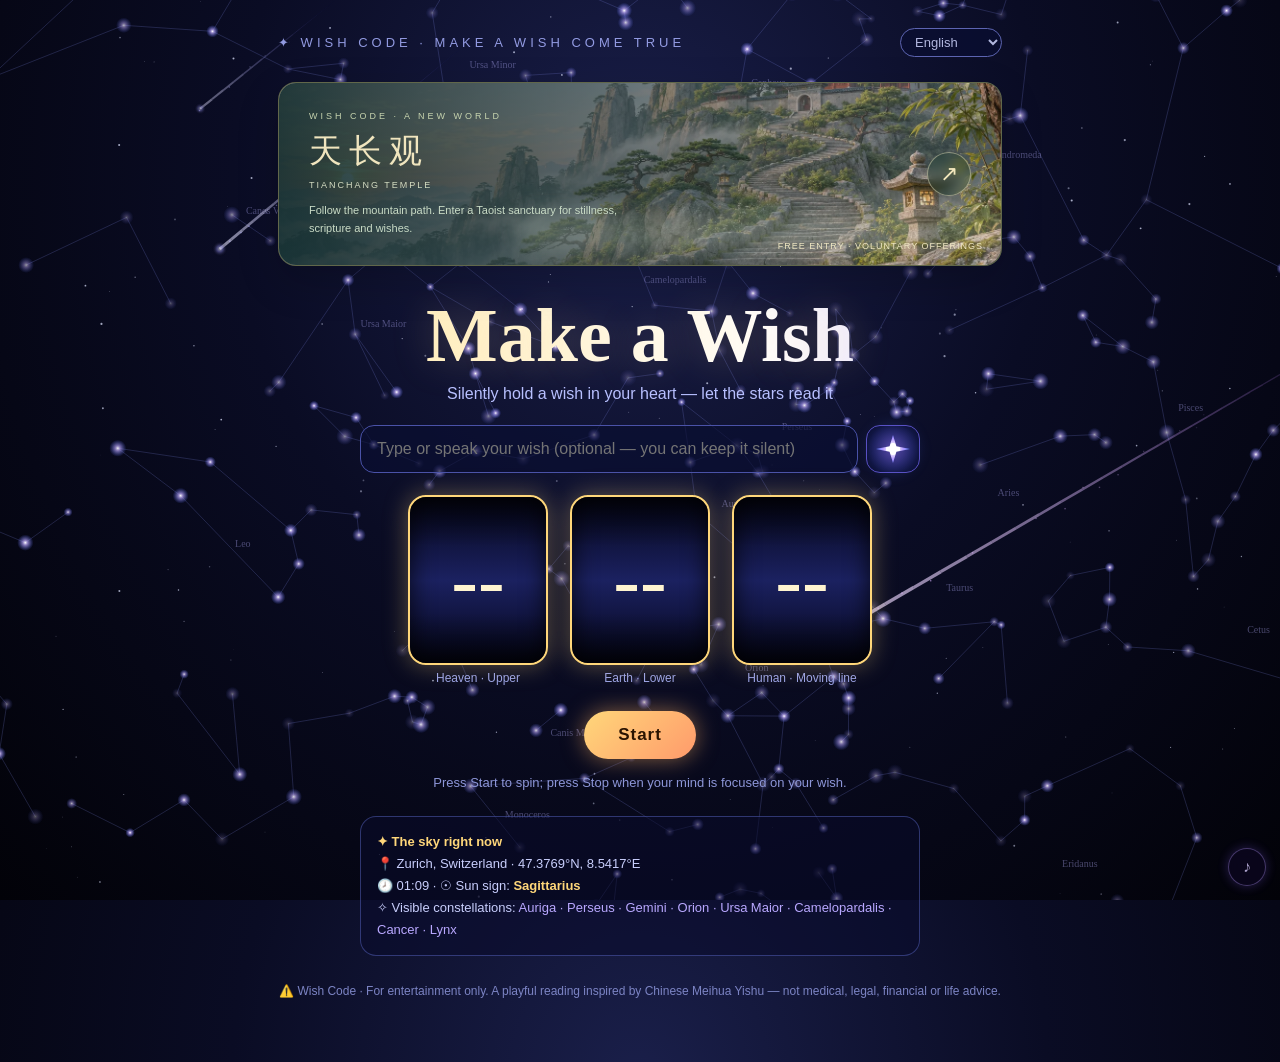
==== index.html @ 397fe000 "Add Tianchang Temple: cinematic Wish Code portal and playable Taoist sanctuary Preserve the existing" ====
<!DOCTYPE html>
<html lang="zh-CN"><head><meta charset="UTF-8"><meta name="viewport" content="width=device-width,initial-scale=1">
<title>Wish Code · 心愿密码 — Make a wish come true</title>
<meta name="description" content="Wish Code (心愿密码): make a silent wish, spin three numbers, and read it through the I Ching, Meihua Yishu and tonight's real sky. 9 languages. For entertainment.">
<meta property="og:type" content="website"><meta property="og:site_name" content="Wish Code">
<meta property="og:title" content="Wish Code · 心愿密码 — Make a wish come true">
<meta property="og:description" content="Make a wish, spin the stars, and let 3,000 years of I Ching wisdom read it. Free, in 9 languages.">
<meta property="og:url" content="https://j19-plusone.github.io/wish-code-20261024/">
<meta name="twitter:card" content="summary"><meta name="twitter:title" content="Wish Code · 心愿密码 — Make a wish come true"><meta name="theme-color" content="#0a0c24">
<style>
*{box-sizing:border-box;margin:0;padding:0}
html,body{height:100%}
body{font-family:-apple-system,"Segoe UI","PingFang SC","Microsoft YaHei",sans-serif;color:#e8ecff;background:radial-gradient(ellipse at 50% 20%,#1a1f4a 0%,#0a0c24 45%,#020208 100%);overflow-x:hidden;min-height:100vh}
#sky{position:fixed;inset:0;z-index:0;pointer-events:none}
.wrap{position:relative;z-index:1;max-width:760px;margin:0 auto;padding:28px 18px 60px;text-align:center}
.top{display:flex;justify-content:space-between;align-items:center;font-size:13px;opacity:.85}
.top button{background:transparent;border:1px solid #6b74c9;color:#cfd5ff;border-radius:20px;padding:5px 12px;cursor:pointer;margin-left:6px}
.brand{letter-spacing:4px;text-transform:uppercase;color:#a9b2ff}
h1{font-family:Georgia,"Times New Roman",serif;font-size:clamp(40px,9vw,76px);margin:26px 0 6px;background:linear-gradient(90deg,#ffe9a8,#ffffff,#b9a8ff,#ffe9a8);background-size:200%;-webkit-background-clip:text;background-clip:text;color:transparent;animation:sh 6s linear infinite;text-shadow:0 0 40px rgba(255,220,150,.25)}
@keyframes sh{to{background-position:200%}}
.sub{color:#b8c0ff;margin-bottom:22px}
.wish{display:flex;gap:8px;margin:0 auto 22px;max-width:560px}
.wish input{flex:1;padding:14px 16px;border-radius:14px;border:1px solid #4a52a8;background:rgba(10,14,50,.65);color:#fff;font-size:16px;outline:none}
.wish input:focus{border-color:#ffd77a;box-shadow:0 0 18px rgba(255,215,122,.35)}
.mic{width:50px;border-radius:14px;border:1px solid #4a52a8;background:rgba(10,14,50,.65);color:#fff;font-size:20px;cursor:pointer}
.mic.on{background:#a0306a}
.reels{display:flex;justify-content:center;gap:clamp(10px,3vw,22px);margin:10px 0 26px}
.reel{width:clamp(84px,24vw,140px);height:clamp(110px,30vw,170px);border-radius:18px;background:linear-gradient(180deg,#05061a,#1b2160 50%,#05061a);border:2px solid #ffd77a;box-shadow:0 0 25px rgba(255,215,122,.35),inset 0 0 25px rgba(0,0,0,.8);display:flex;align-items:center;justify-content:center;font-family:Georgia,serif;font-size:clamp(46px,13vw,80px);color:#fff4d0;overflow:hidden;position:relative}
.reel.spin span{filter:blur(1.5px);opacity:.85}
.reel::after{content:"";position:absolute;inset:0;background:linear-gradient(180deg,rgba(0,0,0,.55),transparent 30%,transparent 70%,rgba(0,0,0,.55))}
.rl{font-size:12px;color:#9aa3e8;margin-top:6px}
.btns{display:flex;justify-content:center;gap:14px}
.btn{padding:14px 34px;font-size:17px;border-radius:40px;border:none;cursor:pointer;font-weight:600;letter-spacing:1px}
.go{background:linear-gradient(135deg,#ffd77a,#ff9a6b);color:#2a1300;box-shadow:0 0 22px rgba(255,180,100,.5)}
.stop{background:linear-gradient(135deg,#8f7bff,#4f6bff);color:#fff}
.btn:disabled{opacity:.35;cursor:not-allowed}
.hint{margin-top:16px;font-size:13px;color:#8d96d8}
/* result */
#result{display:none}
.frame{position:relative;margin-top:22px;padding:30px 22px;border-radius:26px;background:rgba(8,10,36,.82);text-align:left}
.frame::before{content:"";position:absolute;inset:-3px;border-radius:28px;padding:3px;background:conic-gradient(from var(--a,0deg),#ffd77a,#ff7ad9,#7a8bff,#7affea,#ffd77a);-webkit-mask:linear-gradient(#000 0 0) content-box,linear-gradient(#000 0 0);-webkit-mask-composite:xor;mask-composite:exclude;animation:rot 6s linear infinite;pointer-events:none}
@property --a{syntax:'<angle>';inherits:false;initial-value:0deg}
@keyframes rot{to{--a:360deg}}
.frame .corner{position:absolute;pointer-events:none;font-size:22px;color:#ffd77a}
.c1{top:6px;left:10px}.c2{top:6px;right:10px}.c3{bottom:6px;left:10px}.c4{bottom:6px;right:10px}
.nums{text-align:center;font-family:Georgia,serif;font-size:22px;color:#ffe9a8;letter-spacing:6px}
.wishq{text-align:center;color:#c9cffd;font-style:italic;margin:6px 0 14px}
.score{text-align:center;margin:10px 0}
.ring{width:150px;height:150px;margin:0 auto;border-radius:50%;display:flex;align-items:center;justify-content:center;flex-direction:column;background:conic-gradient(#ffd77a calc(var(--p)*1%),rgba(255,255,255,.08) 0)}
.ring div{width:124px;height:124px;border-radius:50%;background:#0a0c28;display:flex;align-items:center;justify-content:center;flex-direction:column}
.ring b{font-size:44px;font-family:Georgia,serif;color:#fff}
.ring small{font-size:12px;color:#ffd77a}
.hexes{display:flex;justify-content:space-around;gap:8px;margin:18px 0;text-align:center}
.hx{flex:1}.hx .t{font-size:12px;color:#9aa3e8}.hx .n{font-size:18px;color:#ffe9a8;margin-top:4px}.hx .e{font-size:11px;color:#aab}
.lines{display:flex;flex-direction:column-reverse;gap:4px;align-items:center;margin:6px auto;width:60px}
.ln{height:6px;width:60px;background:#ffd77a;border-radius:2px}.ln.yin{background:linear-gradient(90deg,#ffd77a 42%,transparent 42% 58%,#ffd77a 58%)}.ln.mv{box-shadow:0 0 8px #ff7ad9;background-color:#ff9ad9}
.ln.yin.mv{background:linear-gradient(90deg,#ff9ad9 42%,transparent 42% 58%,#ff9ad9 58%)}
h3{color:#ffd77a;margin:16px 0 6px;font-size:16px}
p,li{line-height:1.7;font-size:15px;color:#dde2ff}
ul{padding-left:20px}
.tags{display:flex;flex-wrap:wrap;gap:6px;margin:6px 0}
.tag{font-size:12px;padding:4px 10px;border-radius:12px;background:rgba(122,139,255,.18);border:1px solid #4a52a8}
.prem{display:grid;grid-template-columns:repeat(3,1fr);gap:8px;margin-top:8px}
.prem button{padding:10px 4px;border-radius:12px;border:1px solid #6b5a2a;background:rgba(255,215,122,.08);color:#ffe9a8;cursor:pointer;font-size:14px}
.lock{display:none;margin-top:10px;padding:14px;border-radius:14px;border:1px dashed #ffd77a;background:rgba(255,215,122,.06);text-align:center}
.acts{display:flex;gap:10px;justify-content:center;margin-top:20px;flex-wrap:wrap}
.acts button{padding:10px 18px;border-radius:24px;border:1px solid #6b74c9;background:rgba(20,24,70,.7);color:#fff;cursor:pointer}
.disc{margin-top:26px;font-size:12px;color:#7c84c4;line-height:1.6}
@media(max-width:480px){.prem{grid-template-columns:repeat(2,1fr)}.btn{padding:12px 24px}}
</style>
<style>.top select{background:rgba(10,14,50,.8);border:1px solid #6b74c9;color:#cfd5ff;border-radius:20px;padding:5px 10px;font-size:13px}</style>
<style>
.mic,.kbb{position:relative;width:54px;border-radius:14px;border:1px solid #5a4fc0;background:radial-gradient(circle at 50% 50%,#2b2170,#0b0e33 75%);cursor:pointer;overflow:visible;color:#fff;font-size:20px}
.mic::before{content:"";position:absolute;inset:-6px;border-radius:50%;background:radial-gradient(circle,rgba(167,139,255,.45),rgba(70,110,255,.18) 45%,transparent 70%);filter:blur(6px);animation:halo 5.6s ease-in-out infinite;pointer-events:none}
.mic .star{position:absolute;inset:9px;clip-path:polygon(50% 0,60% 40%,100% 50%,60% 60%,50% 100%,40% 60%,0 50%,40% 40%);background:radial-gradient(circle,#fff 0,#e3d4ff 18%,#a78bff 45%,#4f7bff 80%);animation:breath 5.6s ease-in-out infinite;filter:drop-shadow(0 0 6px #a78bff)}
.mic .star::after{content:"";position:absolute;inset:30%;border-radius:50%;background:#fff;box-shadow:0 0 10px #fff}
.mic.on::before{animation-duration:1.1s;background:radial-gradient(circle,rgba(200,120,255,.75),rgba(80,120,255,.35) 45%,transparent 70%)}
.mic.on .star{animation:breath 1.1s ease-in-out infinite,spin 3s linear infinite}
@keyframes breath{0%,100%{transform:scale(.78);opacity:.8}50%{transform:scale(1.12);opacity:1;filter:drop-shadow(0 0 12px #8f7bff) drop-shadow(0 0 22px #4f7bff)}}
@keyframes halo{0%,100%{transform:scale(.85);opacity:.55}50%{transform:scale(1.25);opacity:1}}
@keyframes spin{to{rotate:360deg}}
.kb{display:none;max-width:560px;margin:-10px auto 18px;padding:10px;border-radius:16px;background:rgba(14,16,58,.85);border:1px solid #4a52a8}
.kb.open{display:block}.kb .row{display:flex;justify-content:center;gap:4px;margin:4px 0;flex-wrap:wrap}
.kb button{min-width:28px;padding:8px 6px;border-radius:8px;border:1px solid #3d4598;background:#1a1f5c;color:#fff;font-size:15px;cursor:pointer}
.kb button:active{background:#7a6bff}.kb .w{min-width:110px}
.skyp{margin:26px auto 0;max-width:560px;padding:14px 16px;border-radius:16px;background:rgba(10,12,44,.55);border:1px solid rgba(122,139,255,.35);font-size:13px;color:#c9cffd;text-align:left;line-height:1.7}
.skyp b{color:#ffd77a;font-weight:600}.skyp .cl{color:#b9a8ff}
.go.running{background:linear-gradient(135deg,#8f7bff,#4f6bff);color:#fff;box-shadow:0 0 22px rgba(120,120,255,.6)}
.skyline{color:#b9a8ff;font-style:italic}
.stage2{margin-top:26px;padding:18px 14px 14px;border-radius:18px;border:1px solid rgba(255,215,122,.55);background:linear-gradient(180deg,rgba(255,215,122,.08),rgba(143,123,255,.08));box-shadow:0 0 24px rgba(255,215,122,.12)}.s2tag{display:inline-block;font-size:11px;letter-spacing:2px;padding:3px 10px;border-radius:10px;background:#ffd77a;color:#2a1300;font-weight:700}.stage2 h3{margin-top:10px}.s2p{font-size:13px;color:#c9cffd}
.vstat{max-width:560px;margin:-12px auto 16px;font-size:13px;padding:8px 12px;border-radius:12px;text-align:left}.vstat.live{color:#e3d4ff;background:rgba(143,123,255,.15);border:1px solid rgba(167,139,255,.5)}.vstat.live::before{content:"● ";color:#ff6bd5;animation:blink 1s infinite}.vstat.info{color:#c9cffd}.vstat.err{color:#ffd0d0;background:rgba(160,40,70,.25);border:1px solid rgba(255,120,150,.4)}.vstat.okk{color:#c8ffd9}@keyframes blink{50%{opacity:.2}}.vsel{display:inline-flex;align-items:center;gap:6px;font-size:13px;color:#c9cffd}.vsel select,.pr select{background:rgba(10,14,50,.8);border:1px solid #6b74c9;color:#fff;border-radius:14px;padding:6px 8px}.pr{margin-top:10px;font-size:13px;color:#ffe9a8}
.fairy{position:absolute;top:-16px;right:-12px;font-size:18px;opacity:0;transform:scale(.4) translateY(6px);transition:all .35s;pointer-events:none;filter:drop-shadow(0 0 6px #c9a8ff) drop-shadow(0 0 12px #6f8bff)}.fairy.on{opacity:1;transform:scale(1);animation:flutter 1.2s ease-in-out infinite}@keyframes flutter{0%,100%{transform:translateY(0) rotate(-8deg)}50%{transform:translateY(-6px) rotate(8deg)}}.mic.speaking::before{animation-duration:1.4s}
</style>
<style>#bgmBtn{position:fixed;right:14px;bottom:14px;z-index:60;width:38px;height:38px;border-radius:50%;border:1px solid rgba(180,150,255,.45);background:rgba(20,12,50,.55);color:#d9ccff;font-size:16px;cursor:pointer;backdrop-filter:blur(6px);box-shadow:0 0 12px rgba(140,100,255,.35);opacity:.8;transition:opacity .3s}#bgmBtn:hover{opacity:1}#bgmBtn.off{opacity:.45}</style><style id="tianchang-entry-style">
.tc-entry{position:relative;display:flex;align-items:center;min-height:184px;margin:25px 0 5px;padding:25px 30px;border:1px solid #ceb57a66;border-radius:18px;overflow:hidden;text-align:left;text-decoration:none;color:#f5eacc;background:#19342a;isolation:isolate;box-shadow:0 15px 42px #0003}.tc-entry:before{content:'';position:absolute;inset:-8px;background:url('tianchang/assets/mountain-path.webp') 65% 48%/cover;z-index:-2;animation:tc-landscape 18s ease-in-out infinite alternate;transition:transform 1s}.tc-entry:after{content:'';position:absolute;inset:0;background:linear-gradient(90deg,#0d292be8,#142b2f9c 43%,#19372a08);z-index:-1}.tc-entry:hover:before{transform:scale(1.12)}.tc-entry:focus-visible{outline:3px solid #e8cb80;outline-offset:5px}.tc-entry-copy{display:block;position:relative}.tc-entry-kicker{display:block;font:9px sans-serif;letter-spacing:3px;color:#c7d4af;margin-bottom:8px}.tc-entry-title{font:33px Georgia,'Songti SC','SimSun',serif;letter-spacing:7px;color:#f0e5be;display:block}.tc-entry-title em{font:9px sans-serif;letter-spacing:2px;display:block;font-style:normal;margin-top:6px;color:#d4dcc2}.tc-entry-desc{font-size:11px;line-height:1.6;display:block;color:#c9dbc6;margin-top:12px;max-width:340px}.tc-entry-arrow{margin-left:auto;border:1px solid #e9e3bf77;color:#f2e7bd;border-radius:50%;height:44px;width:44px;display:grid;place-items:center;flex:none;font-size:22px;background:#163b2c55;backdrop-filter:blur(5px)}.tc-entry-free{font-size:9px;letter-spacing:1px;color:#eee6c2;position:absolute;bottom:14px;right:18px}.tc-cloud{position:absolute;bottom:5px;right:-8%;width:75%;height:30%;filter:blur(13px);background:linear-gradient(0deg,transparent,#e9f0d955,transparent);animation:tc-cloud 13s ease-in-out infinite alternate;pointer-events:none}@keyframes tc-landscape{to{background-position:69% 43%;transform:scale(1.05)}}@keyframes tc-cloud{to{transform:translateX(-22%)}}@media(max-width:550px){.tc-entry{padding:24px;min-height:185px;margin-top:20px}.tc-entry-title{font-size:29px}.tc-entry-desc{max-width:220px;font-size:10px}.tc-entry-arrow{height:35px;width:35px}.tc-entry-free{font-size:8px;bottom:10px;right:13px}.tc-entry-kicker{font-size:8px;letter-spacing:2px}}@media(prefers-reduced-motion:reduce){.tc-entry:before,.tc-cloud{animation:none;transition:none}}
</style></head><body>
<canvas id="sky"></canvas>
<div class="wrap">
 <div class="top"><span class="brand">✦ Wish Code · <span id="brandSub">心愿密码</span></span><select id="langSel" aria-label="Language"></select></div>
<a class="tc-entry" href="./tianchang/?enter=1" id="tianchangEntry" aria-label="天长观 · 免费入观"><span class="tc-cloud" aria-hidden="true"></span><span class="tc-entry-copy"><span class="tc-entry-kicker" id="tcKicker">WISH CODE · A NEW WORLD</span><strong class="tc-entry-title">天长观<em>TIANCHANG TEMPLE</em></strong><span class="tc-entry-desc" id="tcDesc">循山而上，山门为你而开。静坐、诵经，让心愿在此生长。</span></span><span class="tc-entry-arrow" aria-hidden="true">↗</span><span class="tc-entry-free" id="tcFree">免费入观 · 自愿随喜</span></a>
 <section id="home">
  <h1>Make a Wish</h1>
  <div class="sub" data-i="sub"></div>
  <div class="wish"><input id="wishIn"><button class="mic" id="micBtn"><i class="star"></i><span class="fairy" id="fairy" aria-hidden="true">🧚‍♀️</span></button></div>
  <div class="vstat" id="vstat" role="status" aria-live="polite" style="display:none"></div>
    <div class="reels">
   <div><div class="reel" id="r0"><span>--</span></div><div class="rl" data-i="r1"></div></div>
   <div><div class="reel" id="r1"><span>--</span></div><div class="rl" data-i="r2"></div></div>
   <div><div class="reel" id="r2"><span>--</span></div><div class="rl" data-i="r3"></div></div>
  </div>
  <div class="btns"><button class="btn go" id="spinBtn"></button></div>
  <div class="hint" data-i="hint"></div>
  <div class="skyp" id="skyp"></div>
 </section>
 <section id="result"></section>
 <div class="disc" data-i="disc"></div>
</div>
<script>
// IAU 88 constellations: names + line figures (RA/Dec deg, J2000). Source: d3-celestial by Olaf Frohn (BSD-3), github.com/ofrohn/d3-celestial
const CON=[["And",1,[0.75,43],{"la":"Andromeda","en":"Andromeda","zh":"仙女座","de":"Andromeda","fr":"Andromède","it":"Andromeda","es":"Andrómeda","fi":"Andromeda"},[[[30.97,42.33],[17.43,35.62],[9.83,30.86],[2.1,29.09]],[[14.3,23.42],[11.83,24.27],[9.64,29.31],[9.83,30.86],[9.22,33.72],[-5.47,43.27],[-14.52,42.33]],[[-5.47,43.27],[-4.9,44.33],[-5.61,46.46]],[[17.43,35.62],[14.19,38.5],[12.45,41.08],[17.38,47.24],[24.5,48.63]],[[-4.9,44.33],[-3.49,46.42]]]],["Ant",3,[156,-36],{"la":"Antlia","en":"Antlia","zh":"唧筒座","de":"Luftpumpe","fr":"Machine Pneumatique","it":"Macchina Pneumatica","es":"Máquina Neumática","fi":"Ilmapumppu"},[[[142.31,-35.95],[156.79,-31.07],[164.18,-37.14]]]],["Aps",3,[-120,-74],{"la":"Apus","en":"Apus","zh":"天燕座","de":"Paradiesvogel","fr":"Oiseau de Paradis","it":"Uccello del Paradiso","es":"Ave del Paraíso","fi":"Paratiisilintu"},[[[-138.03,-79.04],[-114.91,-78.7],[-109.23,-77.52],[-111.64,-78.9]]]],["Aqr",2,[-22.5,-5],{"la":"Aquarius","en":"Aquarius","zh":"宝瓶座","de":"Wassermann","fr":"Verseau","it":"Acquario","es":"Acuario","fi":"Vesimies"},[[[-48.08,-9.5],[-46.84,-8.98],[-37.11,-5.57],[-28.55,-0.32],[-24.59,-1.39],[-22.79,-0.02],[-21.16,-0.12],[-16.85,-7.58],[-10.52,-9.18],[-12.64,-21.17]],[[-37.11,-5.57],[-28.39,-13.87]],[[-28.55,-0.32],[-25.79,-7.78]],[[-22.79,-0.02],[-23.68,1.38]],[[-9.26,-20.1],[-10.52,-9.18],[-4.56,-17.82]]]],["Aql",1,[-69,8],{"la":"Aquila","en":"Aquila","zh":"天鹰座","de":"Adler","fr":"Aigle","it":"Aquila","es":"Águila","fi":"Kotka"},[[[-63.44,10.61],[-62.3,8.87],[-61.17,6.41],[-57.17,-0.82],[-61.88,1.01],[-68.63,3.11],[-73.65,13.86],[-62.3,8.87],[-68.63,3.11],[-73.44,-4.88]]]],["Ara",3,[-102,-56],{"la":"Ara","en":"Ara","zh":"天坛座","de":"Altar","fr":"Autel","it":"Altare","es":"Altar","fi":"Alttari"},[[[-98.65,-56.38],[-97.23,-60.68],[-107.55,-59.04],[-105.34,-55.99],[-105.1,-53.16],[-97.04,-49.88],[-98.67,-55.53]]]],["Ari",1,[42,22],{"la":"Aries","en":"Aries","zh":"白羊座","de":"Widder","fr":"Bélier","it":"Ariete","es":"Carnero","fi":"Oinas"},[[[42.5,27.26],[31.79,23.46],[28.66,20.81],[28.38,19.29]]]],["Aur",1,[82.5,37],{"la":"Auriga","en":"Auriga","zh":"御夫座","de":"Fuhrmann","fr":"Cocher","it":"Auriga","es":"Cochero","fi":"Ajomies"},[[[89.88,44.95],[79.17,46.0],[76.63,41.23],[74.25,33.17],[81.57,28.61],[89.93,37.21],[89.88,44.95],[89.88,54.28],[79.17,46.0],[75.49,43.82],[75.62,41.08]]]],["Boo",1,[-136.5,35],{"la":"Bootes","en":"Bootes","zh":"牧夫座","de":"Bärenhüter","fr":"Bouvier","it":"Boote","es":"Boyero","fi":"Karhunvartija"},[[[-153.18,17.46],[-151.33,18.4],[-146.08,19.18],[-142.04,30.37],[-141.98,38.31],[-134.51,40.39],[-131.12,33.31],[-138.75,27.07],[-146.08,19.18],[-139.71,13.73]],[[-141.98,38.31],[-145.9,46.09],[-146.63,51.79],[-143.7,51.85],[-145.9,46.09]]]],["Cae",3,[73.5,-42],{"la":"Caelum","en":"Caelum","zh":"雕具座","de":"Grabstichel","fr":"Burin","it":"Bulino dello Incisore","es":"Cincel","fi":"Veistotaltta"},[[[67.71,-44.95],[70.14,-41.86],[70.51,-37.14],[76.1,-35.48]]]],["Cam",2,[84,72],{"la":"Camelopardalis","en":"Camelopardalis","zh":"鹿豹座","de":"Giraffe","fr":"Girafe","it":"Giraffa","es":"Jirafa","fi":"Kirahvi"},[[[74.32,53.75],[75.85,60.44],[73.51,66.34],[57.59,71.33],[57.38,65.53],[52.27,59.94]],[[73.51,66.34],[94.71,69.32],[105.02,76.98]]]],["Cnc",2,[128.25,27],{"la":"Cancer","en":"Cancer","zh":"巨蟹座","de":"Krebs","fr":"Cancer","it":"Cancro","es":"Cangrejo","fi":"Krapu"},[[[134.62,11.86],[131.17,18.15],[130.82,21.47],[131.67,28.77]],[[131.17,18.15],[124.13,9.19]]]],["CVn",2,[-168,43],{"la":"Canes Venatici","en":"Canes Venatici","zh":"猎犬座","de":"Jagdhunde","fr":"Chiens de Chasse","it":"Cani da Caccia","es":"Lebreles","fi":"Ajokoirat"},[[[-166.0,38.31],[-171.56,41.36]]]],["CMa",1,[97.5,-26],{"la":"Canis Maior","en":"Canis Maior","zh":"大犬座","de":"Großer Hund","fr":"Grand Chien","it":"Cane Maggiore","es":"Perro Mayor","fi":"Iso koira"},[[[95.67,-17.96],[101.29,-16.72],[105.76,-23.83],[107.1,-26.39],[105.43,-27.93],[104.66,-28.97],[95.08,-30.06]],[[111.02,-29.3],[107.1,-26.39]],[[101.29,-16.72],[104.03,-17.05],[105.94,-15.63],[103.55,-12.04],[104.03,-17.05]]]],["CMi",2,[109.5,5],{"la":"Canis Minor","en":"Canis Minor","zh":"小犬座","de":"Kleiner Hund","fr":"Petit Chien","it":"Cane Minore","es":"Perro Menor","fi":"Pieni koira"},[[[114.83,5.22],[111.79,8.29]]]],["Cap",2,[-45,-22],{"la":"Capricornus","en":"Capricornus","zh":"摩羯座","de":"Steinbock","fr":"Capricorne","it":"Capricorno","es":"Capricornio","fi":"Kauris"},[[[-55.59,-12.51],[-54.75,-14.78],[-52.78,-17.81],[-48.48,-25.27],[-47.04,-26.92],[-38.33,-22.41],[-33.24,-16.13],[-34.98,-16.66],[-39.44,-16.83],[-43.51,-17.23],[-55.59,-12.51]]]],["Car",1,[144,-66],{"la":"Carina","en":"Carina","zh":"船底座","de":"Kiel des Schiffs","fr":"Carène","it":"Carena","es":"Carina","fi":"Köli"},[[[99.44,-43.2],[95.99,-52.7],[138.3,-69.72],[153.43,-70.04],[160.74,-64.39],[158.01,-61.69],[154.27,-61.33],[139.27,-59.28],[125.63,-59.51],[119.19,-52.98],[122.38,-47.34],[131.18,-54.71],[139.27,-59.28]],[[160.74,-64.39],[166.64,-62.42],[167.14,-61.95],[168.15,-60.32],[167.15,-58.98],[163.37,-58.85],[158.01,-61.69]]]],["Cas",1,[-6,55.5],{"la":"Cassiopeia","en":"Cassiopeia","zh":"仙后座","de":"Kassiopeia","fr":"Cassiopée","it":"Cassiopeia","es":"Casiopea","fi":"Kassiopeia"},[[[28.6,63.67],[21.45,60.24],[14.18,60.72],[10.13,56.54],[2.29,59.15]]]],["Cen",1,[-160.5,-40],{"la":"Centaurus","en":"Centaurus","zh":"半人马座","de":"Zentaur","fr":"Centaure","it":"Centauro","es":"Centauro","fi":"Kentauri"},[[[170.25,-54.49],[-177.91,-50.72],[-172.99,-50.23],[-169.62,-48.96],[-155.03,-53.47],[-151.12,-47.29],[-152.6,-42.47],[-152.62,-41.69],[-148.33,-36.37],[-141.12,-42.16],[-135.21,-42.1]],[[-152.62,-41.69],[-159.85,-36.71]],[[-140.1,-60.84],[-155.03,-53.47],[-149.04,-60.37]],[[-172.99,-50.23],[-177.09,-52.37],[172.94,-59.44]]]],["Cep",2,[-22.5,71],{"la":"Cepheus","en":"Cepheus","zh":"仙王座","de":"Kepheus","fr":"Céphée","it":"Cefeo","es":"Cefeo","fi":"Kefeus"},[[[-52.6,62.99],[-48.68,61.84],[-40.36,62.59],[-34.12,58.78],[-26.24,57.04],[-27.29,58.2],[-22.71,58.42],[-17.58,66.2],[-5.16,77.63],[-37.84,70.56],[-40.36,62.59]],[[-37.84,70.56],[-17.58,66.2]]]],["Cet",1,[28.5,-5],{"la":"Cetus","en":"Cetus","zh":"鲸鱼座","de":"Walfisch","fr":"Baleine","it":"Balena","es":"Ballena","fi":"Valaskala"},[[[40.83,3.24],[38.97,5.59],[37.04,8.46],[41.24,10.11],[44.93,8.91],[45.57,4.09],[40.83,3.24],[39.87,0.33],[34.84,-2.98],[27.87,-10.34],[26.02,-15.94],[10.9,-17.99],[4.86,-8.82],[17.15,-10.18],[21.01,-8.18],[27.87,-10.34]]]],["Cha",3,[-171,-81],{"la":"Chamaeleon","en":"Chamaeleon","zh":"蝘蜓座","de":"Chamäleon","fr":"Caméléon","it":"Camaleonte","es":"Camaleón","fi":"Kameleontti"},[[[124.63,-76.92],[158.87,-78.61],[161.32,-80.47],[-175.41,-79.31],[179.91,-78.22],[158.87,-78.61]]]],["Cir",3,[-142.5,-67],{"la":"Circinus","en":"Circinus","zh":"圆规座","de":"Zirkel","fr":"Compas","it":"Compasso","es":"Compás","fi":"Harppi"},[[[-130.62,-58.8],[-139.37,-64.98],[-129.16,-59.32]]]],["Col",3,[85.5,-39],{"la":"Columba","en":"Columba","zh":"天鸽座","de":"Taube","fr":"Colombe","it":"Colomba","es":"Paloma","fi":"Kyyhkynen"},[[[95.53,-33.44],[87.74,-35.77],[84.91,-34.07],[82.8,-35.47]],[[87.74,-35.77],[89.79,-42.82]]]],["Com",3,[-166.5,24],{"la":"Coma Berenices","en":"Coma Berenices","zh":"后发座","de":"Haar der Berenike","fr":"Chevelure de Bérénice","it":"Chioma di Berenice","es":"Pelo de Berenice","fi":"Bereniken hiukset"},[[[-162.5,17.53],[-162.03,27.88],[-173.27,28.27]]]],["CrA",3,[-78,-40],{"la":"Corona Australis","en":"Corona Australis","zh":"南冕座","de":"Südliche Krone","fr":"Couronne Australe","it":"Corona Australe","es":"Corona Austral","fi":"Etelän kruunu"},[[[-75.32,-37.11],[-73.4,-37.06],[-72.63,-37.9],[-72.49,-39.34],[-72.91,-40.5],[-74.22,-42.1],[-77.6,-43.43],[-81.62,-42.31]]]],["CrB",2,[-121.5,32],{"la":"Corona Borealis","en":"Corona Borealis","zh":"北冕座","de":"Nördliche Krone","fr":"Couronne Boréale","it":"Corona Boreale","es":"Corona Boreal","fi":"Pohjan kruunu"},[[[-126.77,31.36],[-128.04,29.11],[-126.33,26.71],[-124.31,26.3],[-122.6,26.07],[-120.6,26.88],[-119.64,29.85]]]],["Crv",3,[-174,-19.5],{"la":"Corvus","en":"Corvus","zh":"乌鸦座","de":"Rabe","fr":"Corbeau","it":"Corvo","es":"Cuervo","fi":"Korppi"},[[[-177.9,-24.73],[-177.47,-22.62],[-176.05,-17.54],[-172.53,-16.52],[-171.4,-23.4],[-177.47,-22.62]]]],["Crt",3,[174.75,-15],{"la":"Crater","en":"Crater","zh":"巨爵座","de":"Becher","fr":"Coupe","it":"Coppa","es":"Copa","fi":"Malja"},[[[174.17,-9.8],[171.15,-10.86],[169.84,-14.78],[164.94,-18.3],[167.91,-22.83],[170.84,-18.78],[171.22,-17.68],[176.19,-18.35],[179.0,-17.15]],[[169.84,-14.78],[171.22,-17.68]]]],["Cru",2,[-166.5,-62],{"la":"Crux","en":"Crux","zh":"南十字座","de":"Kreuz des Südens","fr":"Croix du Sud","it":"Croce del Sud","es":"Cruz del Sur","fi":"Etelän risti"},[[[-168.07,-59.69],[-176.21,-58.75]],[[-173.35,-63.1],[-172.21,-57.11]]]],["Cyg",1,[-52.5,50],{"la":"Cygnus","en":"Cygnus","zh":"天鹅座","de":"Schwan","fr":"Cygne","it":"Cigno","es":"Cisne","fi":"Joutsen"},[[[-41.77,30.23],[-48.45,33.97],[-54.44,40.26],[-63.76,45.13],[-67.57,51.73],[-70.72,53.37]],[[-49.64,45.28],[-54.44,40.26],[-60.92,35.08],[-67.32,27.96]]]],["Del",3,[-51,6],{"la":"Delphinus","en":"Delphinus","zh":"海豚座","de":"Delphin","fr":"Dauphin","it":"Delfino","es":"Delfín","fi":"Delfiini"},[[[-51.7,11.3],[-50.61,14.6],[-50.09,15.91],[-48.34,16.12],[-49.14,15.07],[-50.61,14.6]]]],["Dor",3,[76.5,-64],{"la":"Dorado","en":"Dorado","zh":"剑鱼座","de":"Goldfisch","fr":"Dorade","it":"Pesce Dorato","es":"Pez dorado","fi":"Kultakala"},[[[64.01,-51.49],[68.5,-55.05],[83.41,-62.49],[86.19,-65.74],[88.53,-63.09],[83.41,-62.49],[76.38,-57.47],[68.5,-55.05]]]],["Dra",2,[-91.5,64],{"la":"Draco","en":"Draco","zh":"天龙座","de":"Drache","fr":"Dragon","it":"Dragone","es":"Dragón","fi":"Lohikäärme"},[[[-91.62,56.87],[-90.85,51.49],[-97.39,52.3],[-96.93,55.17],[-91.62,56.87],[-71.86,67.66],[-84.81,71.34],[-102.8,65.71],[-114.0,61.51],[-119.53,58.57],[-128.77,58.97],[-148.9,64.38],[-171.63,69.79],[172.85,69.33]],[[-84.81,71.34],[-84.74,72.73]],[[-71.86,67.66],[-62.96,70.27]]]],["Equ",3,[-39.75,11.5],{"la":"Equuleus","en":"Equuleus","zh":"小马座","de":"Füllen","fr":"Petit Cheval","it":"Cavallo","es":"Caballito","fi":"Pieni hevonen"},[[[-41.04,5.25],[-41.38,10.01],[-42.41,10.13]]]],["Eri",1,[52.5,-18],{"la":"Eridanus","en":"Eridanus","zh":"波江座","de":"Eridanus","fr":"Eridan","it":"Fiume Eridano","es":"Erídano","fi":"Eridanus"},[[[76.96,-5.09],[71.38,-3.25],[69.08,-3.35],[62.97,-6.84],[59.51,-13.51],[56.54,-12.1],[55.81,-9.76],[53.23,-9.46],[44.11,-8.9],[41.03,-13.86],[41.28,-18.57],[45.6,-23.62],[49.88,-21.76],[53.45,-21.63],[56.71,-23.25],[68.89,-30.56],[66.01,-34.02],[64.47,-33.8],[57.36,-36.2],[54.27,-40.27],[49.98,-43.07],[44.57,-40.3],[40.17,-39.86],[36.75,-47.7],[34.13,-51.51],[28.99,-51.61],[24.43,-57.24]]]],["For",3,[40.5,-28],{"la":"Fornax","en":"Fornax","zh":"天炉座","de":"Chemischer Ofen","fr":"Fourneau","it":"Fornace","es":"Horno","fi":"Sulatusuuni"},[[[48.02,-28.99],[42.27,-32.41],[31.12,-29.3]]]],["Gem",1,[107.25,23.5],{"la":"Gemini","en":"Gemini","zh":"双子座","de":"Zwillinge","fr":"Gémeaux","it":"Gemelli","es":"Gemelos","fi":"Kaksoset"},[[[93.72,22.51],[95.74,22.51],[100.98,25.13],[107.78,30.25],[113.65,31.89],[116.33,28.03],[113.98,26.9],[110.03,21.98],[106.03,20.57],[99.43,16.4],[101.32,12.9]],[[110.03,21.98],[109.52,16.54]]]],["Gru",3,[-18,-41.5],{"la":"Grus","en":"Grus","zh":"天鹤座","de":"Kranich","fr":"Grue","it":"Gru","es":"Grulla","fi":"Kurki"},[[[-14.78,-52.75],[-17.86,-51.32],[-19.33,-46.88],[-22.56,-43.75],[-27.94,-46.96],[-19.33,-46.88]],[[-22.68,-43.5],[-26.1,-41.35],[-28.47,-39.54],[-31.52,-37.36]]]],["Her",2,[-106.5,35],{"la":"Hercules","en":"Hercules","zh":"武仙座","de":"Herkules","fr":"Hercule","it":"Ercole","es":"Hércules","fi":"Herkules"},[[[-114.52,19.15],[-112.44,21.49],[-109.68,31.6],[-109.28,38.92],[-111.47,42.44],[-115.06,46.31],[-117.81,44.93],[-121.83,42.45]],[[-109.68,31.6],[-104.93,30.93]],[[-109.28,38.92],[-101.24,36.81]],[[-90.94,37.25],[-99.08,37.15],[-101.24,36.81],[-104.93,30.93],[-101.24,24.84],[-93.39,27.72],[-90.56,29.25],[-88.11,28.76]],[[-101.34,14.39],[-112.44,21.49]]]],["Hor",3,[51,-52],{"la":"Horologium","en":"Horologium","zh":"时钟座","de":"Pendeluhr","fr":"Horloge","it":"Orologio","es":"Reloj","fi":"Heilurikello"},[[[63.5,-42.29],[40.64,-50.8],[39.35,-52.54],[40.17,-54.55],[45.9,-59.74],[44.7,-64.07]]]],["Hya",2,[150,-22],{"la":"Hydra","en":"Hydra","zh":"长蛇座","de":"Wasserschlange","fr":"Hydre Femelle","it":"Idra femmina","es":"Hidra","fi":"Vesikäärme"},[[[131.69,6.42],[132.11,5.84],[130.81,3.4],[129.69,3.34],[129.41,5.7],[131.69,6.42],[133.85,5.95],[138.59,2.31],[144.96,-1.14],[141.9,-8.66],[147.87,-14.85],[152.65,-12.35],[156.52,-16.84],[162.41,-16.19],[173.25,-31.86],[178.23,-33.91],[-160.27,-23.17],[-148.41,-26.68],[-137.43,-27.96]]]],["Hyi",3,[34.5,-72],{"la":"Hydrus","en":"Hydrus","zh":"水蛇座","de":"Kleine Männliche Wasserschlange","fr":"Hydre Mâle","it":"Idra maschio","es":"Hidra Macho","fi":"Etelän vesikäärme"},[[[6.44,-77.25],[56.81,-74.24],[39.9,-68.27],[35.44,-68.66],[28.73,-67.65],[29.69,-61.57]]]],["Ind",3,[-42,-55.5],{"la":"Indus","en":"Indus","zh":"印第安座","de":"Inder","fr":"Indien","it":"Indiano","es":"Indio","fi":"Intiaani"},[[[-50.61,-47.29],[-48.99,-51.92],[-46.3,-58.45],[-30.52,-54.99],[-40.03,-53.45],[-50.61,-47.29]]]],["Lac",3,[-18,47],{"la":"Lacerta","en":"Lacerta","zh":"蝎虎座","de":"Eidechse","fr":"Lézard","it":"Lucertola","es":"Lagarto","fi":"Sisilisko"},[[[-24.11,52.23],[-22.18,50.28],[-22.62,47.71],[-24.74,46.54],[-22.38,43.12],[-19.87,44.28],[-22.62,47.71],[-23.87,49.48],[-24.11,52.23]],[[-22.38,43.12],[-26.53,39.71],[-26.01,37.75]]]],["Leo",1,[159,15],{"la":"Leo","en":"Leo","zh":"狮子座","de":"Löwe","fr":"Lion","it":"Leone","es":"León","fi":"Leijona"},[[[152.09,11.97],[151.83,16.76],[154.99,19.84],[168.53,20.52],[177.26,14.57],[168.56,15.43],[152.09,11.97]],[[154.99,19.84],[154.17,23.42],[148.19,26.01],[146.46,23.77]]]],["LMi",3,[157.5,30],{"la":"Leo Minor","en":"Leo Minor","zh":"小狮座","de":"Kleiner Löwe","fr":"Petit Lion","it":"Leone Minore","es":"León Menor","fi":"Pieni leijona"},[[[151.86,35.24],[156.48,33.8],[163.33,34.21],[156.97,36.71],[151.86,35.24],[143.56,36.4]]]],["Lep",3,[88.5,-25],{"la":"Lepus","en":"Lepus","zh":"天兔座","de":"Hase","fr":"Lièvre","it":"Lepre","es":"Conejo","fi":"Jänis"},[[[91.54,-14.94],[89.1,-14.17],[86.74,-14.82],[83.18,-17.82],[78.23,-16.21],[76.37,-22.37],[82.06,-20.76],[86.12,-22.45],[87.83,-20.88]],[[78.31,-12.94],[78.23,-16.21],[79.89,-13.18]]]],["Lib",2,[-129,-26],{"la":"Libra","en":"Libra","zh":"天秤座","de":"Waage","fr":"Balance","it":"Bilancia","es":"Balanza","fi":"Vaaka"},[[[-133.98,-25.28],[-137.28,-16.04],[-130.75,-9.38],[-126.12,-14.79],[-125.74,-28.14],[-125.34,-29.78]],[[-137.28,-16.04],[-126.12,-14.79]]]],["Lup",3,[-131.25,-35],{"la":"Lupus","en":"Lupus","zh":"豺狼座","de":"Wolf","fr":"Loup","it":"Lupo","es":"Lobo","fi":"Susi"},[[[-122.26,-33.63],[-125.06,-34.41],[-129.55,-36.26],[-129.66,-40.65],[-135.37,-43.13],[-139.52,-47.39],[-131.93,-52.1],[-130.37,-47.88],[-129.33,-44.69],[-126.21,-41.17],[-119.97,-38.4],[-118.35,-36.8]],[[-129.66,-40.65],[-126.21,-41.17]]]],["Lyn",3,[121.5,49],{"la":"Lynx","en":"Lynx","zh":"天貓座","de":"Luchs","fr":"Lynx","it":"Lince","es":"Lince","fi":"Ilves"},[[[94.91,59.01],[104.32,58.42],[111.68,49.21],[125.71,43.19],[135.16,41.78],[139.71,36.8],[140.26,34.39]]]],["Lyr",2,[-81,30],{"la":"Lyra","en":"Lyra","zh":"天琴座","de":"Leier","fr":"Lyre","it":"Lira","es":"Lira","fi":"Lyyra"},[[[-78.81,37.61],[-78.91,39.61],[-80.77,38.78],[-78.81,37.61],[-76.37,36.9],[-75.26,32.69],[-77.48,33.36],[-78.81,37.61]]]],["Men",3,[82.5,-80],{"la":"Mensa","en":"Mensa","zh":"山案座","de":"Tafelberg","fr":"Table","it":"Mensa","es":"Mesa","fi":"Pöytävuori"},[[[92.56,-74.75],[82.97,-76.34],[73.8,-74.94],[75.68,-71.31]]]],["Mic",3,[-43.5,-37],{"la":"Microscopium","en":"Microscopium","zh":"显微镜座","de":"Mikroskop","fr":"Microscope","it":"Microscopio","es":"Microscopio","fi":"Mikroskooppi"},[[[-47.51,-33.78],[-47.88,-43.99],[-39.81,-40.81],[-40.52,-32.17],[-44.68,-32.26],[-47.51,-33.78]]]],["Mon",2,[114.75,-6],{"la":"Monoceros","en":"Monoceros","zh":"麒麟座","de":"Einhorn","fr":"Licorne","it":"Unicorno","es":"Unicornio","fi":"Yksisarvinen"},[[[115.31,-9.55],[122.15,-2.98],[107.97,-0.49],[97.2,-7.03],[93.71,-6.27]],[[107.97,-0.49],[101.97,2.41],[95.94,4.59],[98.23,7.33],[100.24,9.9]]]],["Mus",3,[-165,-73],{"la":"Musca","en":"Musca","zh":"苍蝇座","de":"Fliege","fr":"Mouche","it":"Mosca","es":"Mosca","fi":"Kärpänen"},[[[176.4,-66.73],[-175.61,-67.96],[-170.7,-69.14],[-168.43,-68.11],[-164.43,-71.55],[-171.88,-72.13],[-170.7,-69.14]]]],["Nor",3,[-117,-52],{"la":"Norma","en":"Norma","zh":"矩尺座","de":"Winkelmaß","fr":"Règle","it":"Squadra","es":"Escuadra","fi":"Kulmaviivoitin"},[[[-118.38,-45.17],[-113.2,-47.55],[-115.04,-50.16],[-119.2,-49.23],[-118.38,-45.17]]]],["Oct",3,[-60,-80],{"la":"Octans","en":"Octans","zh":"南极座","de":"Oktant","fr":"Octant","it":"Ottante","es":"Bastón","fi":"Oktantti"},[[[-143.27,-83.67],[-18.49,-81.38],[-34.63,-77.39],[-143.27,-83.67]]]],["Oph",2,[-102,3],{"la":"Ophiuchus","en":"Ophiuchus","zh":"蛇夫座","de":"Schlangenträger","fr":"Ophiuchus","it":"Ofiucho","es":"Ofiuco","fi":"Käärmeenkantaja"},[[[-90.24,-9.77],[-93.03,2.71],[-94.13,4.57],[-96.27,12.56],[-105.58,9.38],[-112.27,1.98],[-116.41,-3.69],[-115.42,-4.69],[-110.71,-10.57],[-102.41,-15.72]],[[-105.58,9.38],[-110.71,-10.57],[-112.22,-16.61],[-113.24,-18.46],[-113.97,-20.04],[-113.6,-23.45]],[[-94.13,4.57],[-102.41,-15.72],[-99.5,-25.0],[-98.16,-29.87]]]],["Ori",1,[84,13],{"la":"Orion","en":"Orion","zh":"猎户座","de":"Orion","fr":"Orion","it":"Orione","es":"Orión","fi":"Orion"},[[[91.89,14.77],[88.6,20.28],[90.98,20.14],[92.98,14.21],[90.6,9.65],[88.79,7.41],[81.28,6.35],[73.72,10.15]],[[74.64,1.71],[73.56,2.44],[72.8,5.61],[72.46,6.96],[72.65,8.9],[73.72,10.15],[74.09,13.51],[76.14,15.4],[77.42,15.6]],[[78.63,-8.2],[81.12,-2.4],[83.0,-0.3],[81.28,6.35],[83.78,9.93],[88.79,7.41],[85.19,-1.94],[86.94,-9.67]],[[85.19,-1.94],[84.05,-1.2],[83.0,-0.3]]]],["Pav",2,[-63,-62],{"la":"Pavo","en":"Pavo","zh":"孔雀座","de":"Pfau","fr":"Paon","it":"Pavone","es":"Pavo","fi":"Riikinkukko"},[[[-53.59,-56.74],[-48.76,-66.2],[-57.82,-66.18],[-76.95,-62.19],[-84.19,-61.49],[-87.85,-63.67],[-93.57,-64.72],[-79.24,-71.43],[-59.85,-72.91],[-48.76,-66.2],[-38.39,-65.37]]]],["Peg",1,[-25.5,16],{"la":"Pegasus","en":"Pegasus","zh":"飞马座","de":"Pegasus","fr":"Pégase","it":"Pegaso","es":"Pegaso","fi":"Pegasus"},[[[-27.5,33.18],[-19.25,30.22],[-14.06,28.08],[2.1,29.09],[3.31,15.18],[-13.81,15.21],[-18.33,12.17],[-19.63,10.83],[-27.45,6.2],[-33.95,9.88]],[[-13.81,15.21],[-14.06,28.08],[-17.5,24.6],[-18.37,23.57],[-28.25,25.35],[-33.84,25.64]]]],["Per",1,[66,45],{"la":"Perseus","en":"Perseus","zh":"英仙座","de":"Perseus","fr":"Persée","it":"Perseo","es":"Perseo","fi":"Perseus"},[[[56.08,32.29],[58.53,31.88],[59.74,35.79],[59.46,40.01],[56.3,42.58],[55.73,47.79],[54.12,48.19],[51.08,49.86],[46.2,53.51],[42.67,55.9],[43.56,52.76],[47.27,49.61],[47.37,44.86],[47.04,40.96],[47.82,39.61],[46.29,38.84],[44.69,39.66],[44.92,41.03],[47.04,40.96]],[[61.65,50.35],[63.72,48.41],[62.17,47.71],[55.73,47.79]],[[47.27,49.61],[41.05,49.23],[25.92,50.69]]]],["Phe",2,[16.5,-43],{"la":"Phoenix","en":"Phoenix","zh":"凤凰座","de":"Phoenix","fr":"Phénix","it":"Fenice","es":"Fénix","fi":"Feeniks"},[[[6.57,-42.31],[16.52,-46.72],[22.09,-43.32],[22.81,-49.07],[17.1,-55.25],[16.52,-46.72],[2.35,-45.75],[6.57,-42.31]]]],["Pic",3,[82.5,-50],{"la":"Pictor","en":"Pictor","zh":"绘架座","de":"Maler","fr":"Peintre","it":"Pittore","es":"Paleta del Pintor","fi":"Maalari"},[[[102.05,-61.94],[87.46,-56.17],[86.82,-51.07]]]],["Psc",2,[19.5,15],{"la":"Pisces","en":"Pisces","zh":"双鱼座","de":"Fische","fr":"Poissons","it":"Pesci","es":"Peces","fi":"Kalat"},[[[18.44,24.58],[17.92,30.09],[19.87,27.26],[18.44,24.58],[17.86,21.03],[22.87,15.35],[26.35,9.16],[30.51,2.76],[28.39,3.19],[25.36,5.49],[22.55,6.14],[18.43,7.58],[15.74,7.89],[12.17,7.59],[-0.17,6.86],[-5.01,5.63],[-8.01,6.38],[-9.91,5.38],[-10.71,3.28],[-8.27,1.26],[-4.49,1.78],[-3.4,3.49],[-5.01,5.63]],[[-10.71,3.28],[-14.03,3.82]]]],["PsA",2,[-27,-29],{"la":"Piscis Austrinus","en":"Piscis Austrinus","zh":"南鱼座","de":"Südlicher Fisch","fr":"Poisson Austral","it":"Pesce Australe","es":"Pez Austral","fi":"Etelän kala"},[[[-19.84,-27.04],[-15.59,-29.62],[-16.01,-32.54],[-16.87,-32.88],[-22.12,-32.35],[-27.9,-32.99],[-33.76,-33.03],[-33.07,-30.9],[-27.9,-32.99],[-19.84,-27.04]]]],["Pup",2,[111,-46],{"la":"Puppis","en":"Puppis","zh":"船尾座","de":"Achterdeck","fr":"Poupe","it":"Poppa","es":"Popa","fi":"Peräkeula"},[[[99.44,-43.2],[109.29,-37.1],[113.85,-28.37],[114.71,-26.8],[117.32,-24.86],[119.21,-22.88],[121.89,-24.3],[120.9,-40.0],[122.38,-47.34]],[[117.32,-24.86],[117.02,-25.94],[115.95,-28.95],[113.85,-28.37]]]],["Pyx",3,[132,-24],{"la":"Pyxis","en":"Pyxis","zh":"罗盘座","de":"Schiffskompass","fr":"Boussole","it":"Bussola","es":"Brújula","fi":"Kompassi"},[[[120.9,-40.0],[130.03,-35.31],[130.9,-33.19],[132.63,-27.71]]]],["Ret",3,[55.5,-61],{"la":"Reticulum","en":"Reticulum","zh":"网罟座","de":"Netz","fr":"Réticule","it":"Reticolo","es":"Retículo","fi":"Verkko"},[[[63.61,-62.47],[64.12,-59.3],[59.69,-61.4],[56.05,-64.81],[63.61,-62.47]]]],["Sge",3,[-69,18],{"la":"Sagitta","en":"Sagitta","zh":"天箭座","de":"Pfeil","fr":"Flèche","it":"Freccia","es":"Flecha","fi":"Nuoli"},[[[-64.98,18.01],[-63.15,18.53],[-60.31,19.49]],[[-64.74,17.48],[-63.15,18.53]]]],["Sgr",1,[-67.5,-34],{"la":"Sagittarius","en":"Sagittarius","zh":"人马座","de":"Schütze","fr":"Sagittaire","it":"Sagittario","es":"Sagitario","fi":"Jousimies"},[[[-85.59,-36.76],[-83.96,-34.38],[-84.75,-29.83],[-83.01,-25.42],[-86.56,-21.06]],[[-69.34,-44.46],[-69.03,-40.62],[-74.35,-29.88],[-78.59,-26.99],[-83.01,-25.42]],[[-61.18,-41.87],[-60.07,-35.28],[-61.04,-26.3],[-65.82,-24.88],[-68.68,-24.51],[-71.11,-25.26],[-76.18,-26.3],[-78.59,-26.99],[-84.75,-29.83],[-88.55,-30.42],[-83.96,-34.38],[-74.35,-29.88],[-73.27,-27.67],[-76.18,-26.3],[-73.83,-21.74],[-72.56,-21.02],[-70.59,-18.95],[-69.58,-17.85],[-69.57,-15.96]],[[-73.83,-21.74],[-75.57,-21.11],[-76.46,-22.74],[-76.18,-26.3]]]],["Sco",1,[-111,-38],{"la":"Scorpius","en":"Scorpius","zh":"天蝎座","de":"Skorpion","fr":"Scorpion","it":"Scorpione","es":"Escorpión","fi":"Skorpioni"},[[[-120.29,-26.11],[-119.92,-22.62],[-118.64,-19.81]],[[-119.92,-22.62],[-114.7,-25.59],[-112.65,-26.43],[-111.03,-28.22],[-107.46,-34.29],[-107.03,-38.05],[-106.35,-42.36],[-101.96,-43.24],[-95.67,-43.0],[-93.1,-40.13],[-94.38,-39.03],[-96.6,-37.1]]]],["Scl",3,[1.5,-33],{"la":"Sculptor","en":"Sculptor","zh":"玉夫座","de":"Bildhauer","fr":"Sculpteur","it":"Scultore","es":"Escultor","fi":"Kuvanveistäjä"},[[[14.65,-29.36],[-2.77,-28.13],[-10.29,-32.53],[-6.76,-37.82]]]],["Sct",3,[-78,-12.5],{"la":"Scutum","en":"Scutum","zh":"盾牌座","de":"Schild","fr":"Écu de Sobieski","it":"Scudo","es":"Escudo","fi":"Kilpi"},[[[-81.2,-8.24],[-78.21,-4.75],[-79.43,-9.05],[-82.7,-14.57],[-81.2,-8.24]]]],["Ser",3,[-127.5,5],{"la":"Serpens","en":"Serpens","zh":"巨蛇座","de":"Schlange","fr":"Serpent","it":"Serpente","es":"Serpiente","fi":"Käärme"},[[[-102.41,-15.72],[-95.6,-15.4],[-90.24,-9.77],[-89.23,-8.18],[-84.67,-2.9],[-75.95,4.2]]]],["Ser",3,[-79.5,3],{"la":"Serpens","en":"Serpens","zh":"巨蛇座","de":"Schlange","fr":"Serpent","it":"Serpente","es":"Serpiente","fi":"Käärme"},[[[-102.41,-15.72],[-95.6,-15.4],[-90.24,-9.77],[-89.23,-8.18],[-84.67,-2.9],[-75.95,4.2]]]],["Sex",3,[157.5,-7],{"la":"Sextans","en":"Sextans","zh":"六分仪座","de":"Sextant","fr":"Sextant","it":"Sestante","es":"Sextante","fi":"Sekstantti"},[[[151.98,-0.37],[148.13,-8.11],[157.37,-2.74],[157.57,-0.64]]]],["Tau",1,[54,15],{"la":"Taurus","en":"Taurus","zh":"金牛座","de":"Stier","fr":"Taureau","it":"Toro","es":"Toro","fi":"Härkä"},[[[84.41,21.14],[68.98,16.51],[67.17,15.87],[64.95,15.63],[65.73,17.54],[67.15,19.18],[81.57,28.61]],[[64.95,15.63],[60.17,12.49],[51.79,9.73],[60.79,5.99]],[[51.79,9.73],[51.2,9.03],[54.22,0.4]]]],["Tel",3,[-82.5,-54],{"la":"Telescopium","en":"Telescopium","zh":"望遠镜座","de":"Teleskop","fr":"Télescope","it":"Telescopio","es":"Telescopio","fi":"Kaukoputki"},[[[-87.19,-45.95],[-83.26,-45.97],[-82.79,-49.07]]]],["Tri",3,[27,34],{"la":"Triangulum","en":"Triangulum","zh":"三角座","de":"Dreieck","fr":"Triangle","it":"Triangolo","es":"Triángulo","fi":"Kolmio"},[[[28.27,29.58],[32.39,34.99],[34.33,33.85],[28.27,29.58]]]],["TrA",2,[-120,-67.5],{"la":"Triangulum Australe","en":"Triangulum Australe","zh":"南三角座","de":"Südliches Dreieck","fr":"Triangle Austral","it":"Triangolo Australe","es":"Triángulo Austral","fi":"Etelän kolmio"},[[[-107.83,-69.03],[-121.21,-63.43],[-130.27,-68.68],[-107.83,-69.03]]]],["Tuc",3,[-12,-64],{"la":"Tucana","en":"Tucana","zh":"杜鹃座","de":"Tukan","fr":"Toucan","it":"Tucano","es":"Tucán","fi":"Tukaani"},[[[-25.37,-60.26],[-10.64,-58.24],[7.89,-62.96],[5.02,-64.87],[-0.02,-65.58],[-23.17,-64.97],[-25.37,-60.26]]]],["UMa",1,[165,48],{"la":"Ursa Maior","en":"Ursa Maior","zh":"大熊座","de":"Großer Bär","fr":"Grande Ourse","it":"Orsa Maggiore","es":"Osa Mayor","fi":"Iso karhu"},[[[-176.14,57.03],[165.93,61.75],[165.46,56.38],[178.46,53.69],[-176.14,57.03],[-166.49,55.96],[-159.02,54.93],[-153.11,49.31]],[[178.46,53.69],[176.51,47.78],[169.62,33.09],[169.55,31.53]],[[176.51,47.78],[167.42,44.5],[155.58,41.5]],[[167.42,44.5],[154.27,42.91]],[[165.93,61.75],[142.88,63.06],[127.57,60.72],[147.75,59.04],[165.46,56.38]],[[165.46,56.38],[148.03,54.06],[143.21,51.68],[134.8,48.04]],[[135.91,47.16],[143.21,51.68]]]],["UMi",2,[-133.5,68],{"la":"Ursa Minor","en":"Ursa Minor","zh":"小熊座","de":"Kleiner Bär","fr":"Petite Ourse","it":"Orsa Minore","es":"Osa Menor","fi":"Pieni karhu"},[[[-123.99,77.79],[-115.62,75.76],[-129.82,71.83],[-137.32,74.16],[-123.99,77.79],[-108.51,82.04],[-96.95,86.59],[37.95,89.26]]]],["Vel",2,[143.25,-46],{"la":"Vela","en":"Vela","zh":"船帆座","de":"Segel","fr":"Voiles","it":"Vela","es":"Vela","fi":"Purje"},[[[131.18,-54.71],[140.53,-55.01],[149.22,-54.57],[161.69,-49.42],[153.68,-42.12],[142.68,-40.47],[137.0,-43.43],[122.38,-47.34]]]],["Vir",1,[-160.5,-4],{"la":"Virgo","en":"Virgo","zh":"处女座","de":"Jungfrau","fr":"Vierge","it":"Vergine","es":"Virgen","fi":"Neitsyt"},[[[176.46,6.53],[177.67,1.76],[-175.02,-0.67],[-169.58,-1.45],[-162.51,-5.54],[-158.7,-11.16],[-146.0,-6.0],[-139.23,-5.66]],[[-164.46,10.96],[-166.1,3.4],[-169.58,-1.45]],[[-162.51,-5.54],[-156.33,-0.6],[-149.59,1.54],[-138.44,1.89]]]],["Vol",3,[111,-73],{"la":"Volans","en":"Volans","zh":"飞鱼座","de":"Fliegender Fisch","fr":"Poisson Volant","it":"Pesce volante","es":"Pez Volador","fi":"Lentokala"},[[[135.61,-66.4],[126.43,-66.14],[121.98,-68.62],[109.21,-67.96],[107.19,-70.5],[121.98,-68.62],[135.61,-66.4]]]],["Vul",3,[-64.5,21],{"la":"Vulpecula","en":"Vulpecula","zh":"狐狸座","de":"Fuchs","fr":"Petit Renard","it":"Volpetta","es":"Zorro","fi":"Kettu"},[[[-70.95,21.39],[-67.82,24.66],[-61.63,24.08],[-59.72,27.75],[-56.06,27.81]]]]];
const L={};
L.zh={name:'中文',voice:'zh-CN',tri:['天','泽','火','雷','风','水','山','地'],el:{metal:'金',wood:'木',water:'水',fire:'火',earth:'土'},lv:['大吉','吉','小吉','平','小凶','凶'],
stars:['紫微星','天府星','太阳星','武曲星','天同星','廉贞星','天机星','太阴星','贪狼星','巨门星','天相星','天梁星','七杀星','破军星'],doors:['休门','生门','伤门','杜门','景门','死门','惊门','开门'],cats:['爱情','事业','学业','升迁','友情','亲情'],
rel:{same:'体用比和，同心同德，事易成。',yongShengTi:'用生体，外力相助，大吉之兆。',tiKeYong:'体克用，经努力可掌控局面，吉。',tiShengYong:'体生用，付出多于回报，耗神之象。',yongKeTi:'用克体，外有阻力，需谨慎。'},
elAdv:{metal:'宜果断、守信，可借白色与金色之气',wood:'宜学习成长、向东方发展，多亲近自然',water:'宜灵活变通、多沟通，借助人脉流动',fire:'宜展现热情、公开表达，把握白天时机',earth:'宜稳扎稳打、守诚信，循序渐进'},
ui:{sub:'心中默念一个心愿，让星辰为你解读',ph:'写下或说出你的心愿（可选，也可心中默念）',r1:'天数 · 上卦',r2:'地数 · 下卦',r3:'人数 · 动爻',start:'开始 Start',stop:'停止 Stop',hint:'点击开始，数字滚动；心念专注时点击停止。',disc:'⚠️ 本网站仅供娱乐，基于梅花易数等传统文化的趣味演绎，不构成任何医疗、法律、财务或人生决策建议。',again:'再许一愿',speak:'朗读',score:'吉凶指数',prim:'本卦',proc:'互卦',outc:'变卦',up:'上卦',lo:'下卦',qimen:'奇门',hRead:'📜 易经解卦',hStr:'✨ 优势',hWeak:'⚠️ 劣势',hAdv:'🧭 建议',hPrem:'🔒 定向详解（付费）',silent:'（心中所念之愿）',noWeak:'暂无明显阻碍',lockT:'{c} · 定向详解为会员专享',lockSub:'含六爻逐爻解析、应期时间窗口与行动清单',unlock:'解锁 · CHF 4.90（演示）',noSR:'当前浏览器不支持语音输入（建议使用 Chrome）',noTTS:'当前浏览器不支持语音朗读',advLabel:'建议'},
t:{sRel:'体用关系有利，主动权在你手中',wRel:'体用相耗，外部环境存在阻力',sBen:'本卦「{h}」主吉，起点良好',wBen:'本卦「{h}」示现困难，开局不易',sBian:'变卦「{h}」结局向好',wBian:'变卦「{h}」结局需防变数',sHu:'互卦「{h}」过程尚顺',wHu:'互卦「{h}」显示过程中有波折',sStar:'{s}照命，添助运势',wStar:'{s}临位，易生波动',sDoor:'奇门值「{d}」，时机可用',wDoor:'奇门值「{d}」，时机欠佳',advMind:'以「{a}」为心法，以「{b}」为归宿',advGo:'时机已到，立即迈出第一步。',advWait:'暂缓急进，先补足准备，再待良机。',
read:'本卦「{B}」：{Bj}。互卦「{H}」，示事之经过；变卦「{V}」：{Vj}。动爻在第{m}爻，{ti}{tie}为体，{yo}{yoe}为用，{rel}紫微星曜：{st}；奇门值门：{dr}。综合判为「{lv}」，吉凶指数 {s}。'}};
L.en={name:'English',voice:'en-US',tri:['Heaven','Lake','Fire','Thunder','Wind','Water','Mountain','Earth'],el:{metal:'Metal',wood:'Wood',water:'Water',fire:'Fire',earth:'Earth'},lv:['Excellent','Favourable','Mildly favourable','Neutral','Challenging','Difficult'],
stars:['Emperor Star (Ziwei)','Treasury Star','Sun Star','Wealth Star','Blessing Star','Passion Star','Wisdom Star','Moon Star','Desire Star','Gate Star','Minister Star','Guardian Star','Warrior Star','Breaker Star'],doors:['Rest Gate','Life Gate','Harm Gate','Block Gate','View Gate','Death Gate','Alarm Gate','Open Gate'],cats:['Love','Career','Study','Promotion','Friendship','Family'],
rel:{same:'Body and Use are in harmony — you have allies on your side.',yongShengTi:'The Use nourishes the Body — help flows to you from outside. Very auspicious.',tiKeYong:'The Body masters the Use — within reach if you put in the effort.',tiShengYong:'The Body feeds the Use — you give more than you get back; it drains energy.',yongKeTi:'The Use pushes against the Body — expect resistance and tread carefully.'},
elAdv:{metal:'Be decisive and keep your word; white and gold tones support you',wood:'Learn and grow; eastward moves and time in nature help',water:'Stay flexible and talk to people; lean on your network',fire:'Show your passion and be visible; act in daylight',earth:'Be steady and patient; build it brick by brick'},
ui:{sub:'Silently hold a wish in your heart — let the stars read it',ph:'Type or speak your wish (optional — you can keep it silent)',r1:'Heaven · Upper',r2:'Earth · Lower',r3:'Human · Moving line',start:'Start',stop:'Stop',hint:'Press Start to spin; press Stop when your mind is focused on your wish.',disc:'⚠️ For entertainment only. A playful reading inspired by Chinese Meihua Yishu — not medical, legal, financial or life advice.',again:'Make another wish',speak:'Read aloud',score:'Fortune score',prim:'Primary',proc:'Process',outc:'Outcome',up:'Upper',lo:'Lower',qimen:'Qimen',hRead:'📜 Your reading',hStr:'✨ Strengths',hWeak:'⚠️ Weaknesses',hAdv:'🧭 Advice',hPrem:'🔒 Premium detailed reading',silent:'(your silent wish)',noWeak:'No major obstacles',lockT:'{c} — premium detailed reading',lockSub:'Line-by-line analysis, timing windows and a concrete action plan',unlock:'Unlock · CHF 4.90 (demo)',noSR:'Voice input isn’t supported in this browser (try Chrome).',noTTS:'Read-aloud isn’t supported in this browser.',advLabel:'Advice'},
t:{sRel:'Your elemental balance works in your favour',wRel:'Elemental tension: circumstances push back',sBen:'Your starting hexagram “{h}” is auspicious',wBen:'Starting hexagram “{h}” points to a tough start',sBian:'Outcome hexagram “{h}” ends on a good note',wBian:'Outcome hexagram “{h}” warns of setbacks',sHu:'Process hexagram “{h}” suggests a workable path',wHu:'Process hexagram “{h}” shows bumps along the way',sStar:'The {s} shines on you',wStar:'The {s} stirs up volatility',sDoor:'Qimen {d}: the timing is open',wDoor:'Qimen {d}: the timing is unfavourable',advMind:'Mindset: {a}. Destination: {b}.',advGo:'The moment is right — take the first step now.',advWait:'Hold back, prepare more, and wait for a better moment.',
read:'Primary hexagram #{n} “{B}”: {Bj}. The process hexagram “{H}” shows how things unfold; the outcome hexagram “{V}”: {Vj}. The moving line is line {m}. Your Body is {ti} ({tie}), the Use is {yo} ({yoe}). {rel} Fortune score: {s} out of 100 — {lv}.'},
hex:`The Creative|Great strength — perseverance brings success
The Receptive|Success through yielding and support
Difficulty at the Beginning|Early chaos — lay the foundations first
Youthful Folly|Stay teachable and find a good mentor
Waiting|Be patient — time is on your side
Conflict|Avoid quarrels; look for common ground
The Army|Lead with discipline and fairness
Holding Together|Unity brings allies
Small Taming|Small gains — keep building
Treading|Step carefully and you stay safe
Peace|Harmony — everything flourishes
Standstill|A blocked season — stay true to yourself
Fellowship|Teamwork opens the way
Great Possession|Abundance and great success
Modesty|Humility pays off
Enthusiasm|Joyful momentum carries you
Following|Adapt and follow what is right
Work on the Decayed|Fix old problems first
Approach|Good fortune is coming — reach for it
Contemplation|Observe before you act
Biting Through|Cut through obstacles decisively
Grace|Style helps, but substance counts
Splitting Apart|A phase of decline — don't force anything
Return|The turning point — the light returns
Innocence|Act sincerely, without hidden agendas
Great Taming|Gather your strength for big goals
Nourishment|Look after body and mind
Great Exceeding|A heavy load — bold moves are needed
The Abysmal|Danger — keep faith and you'll get through
The Clinging|Clarity and brilliance
Influence|Mutual attraction
Duration|Persistence wins
Retreat|A smart strategic retreat
Great Power|Strong tailwind — beware of arrogance
Progress|Rising like the morning sun
Darkening of the Light|Keep your light hidden for now
The Family|A harmonious home brings luck
Opposition|Differences — only small things succeed
Obstruction|A rocky road — ask for help
Deliverance|The tension eases
Decrease|Give first, gain later
Increase|Growth and blessings
Breakthrough|A resolute breakthrough
Coming to Meet|An unexpected encounter — stay alert
Gathering Together|People and fortune come together
Pushing Upward|A steady ascent
Oppression|Exhaustion — stand tall
The Well|A source that nourishes others
Revolution|Time for change
The Cauldron|Build something new and prosper
The Arousing|A shock, then laughter
Keeping Still|Know when to stop
Development|Step by step to a good ending
The Marrying Maiden|Respect your position
Abundance|At the peak — stay alert
The Wanderer|On the road — move with care
The Gentle|Gentle persistence gets through
The Joyous|Joy and good communication
Dispersion|Dissolve barriers, come back together
Limitation|Moderation is the key
Inner Truth|Sincerity moves everything
Small Exceeding|Only small things succeed now
After Completion|Achieved — guard the ending
Before Completion|Almost there — keep going`};
L.de={name:'Deutsch',voice:'de-DE',tri:['Himmel','See','Feuer','Donner','Wind','Wasser','Berg','Erde'],el:{metal:'Metall',wood:'Holz',water:'Wasser',fire:'Feuer',earth:'Erde'},lv:['Ausgezeichnet','Günstig','Leicht günstig','Ausgeglichen','Herausfordernd','Schwierig'],
stars:['Kaiserstern (Ziwei)','Schatzstern','Sonnenstern','Reichtumsstern','Segensstern','Leidenschaftsstern','Weisheitsstern','Mondstern','Begierdestern','Torstern','Ministerstern','Schutzstern','Kriegerstern','Brecherstern'],doors:['Tor der Ruhe','Tor des Lebens','Tor der Verletzung','Tor der Blockade','Tor der Aussicht','Tor des Todes','Tor des Schreckens','Tor der Öffnung'],cats:['Liebe','Karriere','Studium','Beförderung','Freundschaft','Familie'],
rel:{same:'Selbst und Gegenüber sind im Einklang – du hast Verbündete.',yongShengTi:'Das Gegenüber nährt dich – Hilfe kommt von außen. Sehr günstig.',tiKeYong:'Du hast die Lage im Griff – mit Einsatz ist es erreichbar.',tiShengYong:'Du gibst mehr, als zurückkommt – das kostet Kraft.',yongKeTi:'Gegenwind von außen – sei umsichtig.'},
elAdv:{metal:'Sei entschlossen und halte Wort; Weiß- und Goldtöne stärken dich',wood:'Lerne und wachse; der Osten und Zeit in der Natur tun dir gut',water:'Bleib beweglich und sprich mit Menschen; nutze dein Netzwerk',fire:'Zeig Leidenschaft und Präsenz; handle bei Tageslicht',earth:'Bleib geduldig und beständig; bau Stein auf Stein'},
ui:{sub:'Denk still an einen Wunsch – die Sterne lesen ihn für dich',ph:'Wunsch eintippen oder aussprechen (optional – du kannst ihn auch still denken)',r1:'Himmel · Oben',r2:'Erde · Unten',r3:'Mensch · Bewegte Linie',start:'Start',stop:'Stopp',hint:'Drück auf Start, konzentrier dich auf deinen Wunsch – und dann auf Stopp.',disc:'⚠️ Nur zur Unterhaltung. Eine spielerische Deutung nach dem chinesischen Meihua Yishu – keine medizinische, rechtliche, finanzielle oder Lebensberatung.',again:'Neuer Wunsch',speak:'Vorlesen',score:'Glückswert',prim:'Grundzeichen',proc:'Verlauf',outc:'Ergebnis',up:'Oben',lo:'Unten',qimen:'Qimen',hRead:'📜 Deine Deutung',hStr:'✨ Stärken',hWeak:'⚠️ Schwächen',hAdv:'🧭 Rat',hPrem:'🔒 Premium-Deutung',silent:'(dein stiller Wunsch)',noWeak:'Keine größeren Hindernisse',lockT:'{c} – ausführliche Premium-Deutung',lockSub:'Linie für Linie gedeutet, mit Zeitfenstern und konkretem Aktionsplan',unlock:'Freischalten · CHF 4.90 (Demo)',noSR:'Spracheingabe wird von diesem Browser nicht unterstützt (am besten Chrome).',noTTS:'Vorlesen wird von diesem Browser nicht unterstützt.',advLabel:'Rat'},
t:{sRel:'Die Elemente stehen auf deiner Seite',wRel:'Die Elemente reiben sich – das Umfeld bremst',sBen:'Das Grundzeichen „{h}“ ist glückverheißend',wBen:'Das Grundzeichen „{h}“ deutet auf einen holprigen Start',sBian:'Das Ergebniszeichen „{h}“ verspricht ein gutes Ende',wBian:'Das Ergebniszeichen „{h}“ mahnt vor Rückschlägen',sHu:'Das Verlaufszeichen „{h}“ zeigt einen gangbaren Weg',wHu:'Das Verlaufszeichen „{h}“ kündigt Turbulenzen an',sStar:'Der {s} steht dir bei',wStar:'Der {s} bringt Unruhe',sDoor:'Qimen – {d}: Der Zeitpunkt ist offen',wDoor:'Qimen – {d}: Der Zeitpunkt ist ungünstig',advMind:'Leitgedanke: {a}. Ziel: {b}.',advGo:'Der Moment ist reif – geh jetzt den ersten Schritt.',advWait:'Nichts überstürzen: erst gründlich vorbereiten, dann den richtigen Moment abwarten.',
read:'Grundzeichen Nr. {n} „{B}“: {Bj}. Das Verlaufszeichen „{H}“ zeigt, wie sich die Dinge entwickeln; das Ergebniszeichen „{V}“: {Vj}. Bewegt ist die {m}. Linie. Dein Selbst ist {ti} ({tie}), das Gegenüber {yo} ({yoe}). {rel} Glückswert: {s} von 100 – {lv}.'},
hex:`Das Schöpferische|Große Kraft – mit Ausdauer zum Erfolg
Das Empfangende|Wer nachgibt und trägt, gewinnt
Die Anfangsschwierigkeit|Aller Anfang ist schwer – erst das Fundament
Die Jugendtorheit|Lernbereit bleiben, guten Rat suchen
Das Warten|Geduld – die Zeit arbeitet für dich
Der Streit|Streit bringt nichts, such den Ausgleich
Das Heer|Mit Disziplin und Fairness führen
Das Zusammenhalten|Zusammenhalt öffnet Türen
Des Kleinen Zähmungskraft|Kleine Fortschritte – weiter sammeln
Das Auftreten|Mit Bedacht auftreten, dann bleibt es sicher
Der Friede|Harmonie – alles kommt ins Fließen
Die Stockung|Blockade – bleib dir treu und warte
Gemeinschaft mit Menschen|Gemeinsam geht es leichter
Der Besitz von Großem|Fülle und großer Erfolg
Die Bescheidenheit|Bescheidenheit wird belohnt
Die Begeisterung|Freudiger Schwung trägt dich
Die Nachfolge|Flexibel bleiben, dem Guten folgen
Die Arbeit am Verdorbenen|Altlasten zuerst aufräumen
Die Annäherung|Das Glück kommt näher – zugreifen
Die Betrachtung|Erst beobachten, dann handeln
Das Durchbeißen|Hindernisse entschlossen beseitigen
Die Anmut|Schöner Schein hilft, Substanz zählt
Die Zersplitterung|Abbauphase – jetzt nichts erzwingen
Die Wiederkehr|Die Wende ist da, es geht wieder aufwärts
Die Unschuld|Ehrlich handeln, ohne Hintergedanken
Des Großen Zähmungskraft|Kräfte bündeln für große Ziele
Die Ernährung|Auf Körper und Geist achten
Des Großen Übergewicht|Schwere Last – mutige Schritte nötig
Das Abgründige|Gefahr – mit Vertrauen hindurch
Das Haftende|Klarheit und Strahlkraft
Die Einwirkung|Gegenseitige Anziehung
Die Dauer|Dranbleiben zahlt sich aus
Der Rückzug|Ein kluger Rückzug ist kein Verlust
Des Großen Macht|Starker Rückenwind – nicht übermütig werden
Der Fortschritt|Aufstieg wie die Morgensonne
Die Verfinsterung des Lichts|Das eigene Licht vorerst bedeckt halten
Die Sippe|Ein harmonisches Zuhause bringt Glück
Der Gegensatz|Gegensätze – nur Kleines gelingt
Das Hemmnis|Steiniger Weg – Hilfe holen
Die Befreiung|Die Anspannung löst sich
Die Minderung|Erst geben, dann empfangen
Die Mehrung|Zuwachs und Segen
Der Durchbruch|Durchbruch durch Entschlossenheit
Das Entgegenkommen|Unverhoffte Begegnung – wachsam bleiben
Die Sammlung|Menschen und Glück kommen zusammen
Das Empordringen|Stetiger Aufstieg
Die Bedrängnis|Erschöpfung – aufrecht bleiben
Der Brunnen|Eine Quelle, die andere nährt
Die Umwälzung|Zeit für Veränderung
Der Tiegel|Neues gründen – es gedeiht
Das Erregende|Erst der Schreck, dann das Lachen
Das Stillehalten|Zur rechten Zeit innehalten
Die Entwicklung|Schritt für Schritt zum guten Ende
Das heiratende Mädchen|Die eigene Rolle achten
Die Fülle|Auf dem Höhepunkt – wach bleiben
Der Wanderer|Unterwegs – mit Vorsicht
Das Sanfte|Sanfte Beharrlichkeit wirkt
Das Heitere|Freude und gute Gespräche
Die Auflösung|Barrieren lösen, wieder zusammenfinden
Die Beschränkung|Maß halten ist der Schlüssel
Innere Wahrheit|Aufrichtigkeit bewegt alles
Des Kleinen Übergewicht|Nur Kleines gelingt jetzt
Nach der Vollendung|Erreicht – das Ende gut hüten
Vor der Vollendung|Fast geschafft – dranbleiben`};
L.it={name:'Italiano',voice:'it-IT',tri:['Cielo','Lago','Fuoco','Tuono','Vento','Acqua','Monte','Terra'],el:{metal:'Metallo',wood:'Legno',water:'Acqua',fire:'Fuoco',earth:'Terra'},lv:['Eccellente','Favorevole','Abbastanza favorevole','Neutro','Impegnativo','Difficile'],
stars:['Stella dell’Imperatore (Ziwei)','Stella del Tesoro','Stella del Sole','Stella della Ricchezza','Stella della Benedizione','Stella della Passione','Stella della Saggezza','Stella della Luna','Stella del Desiderio','Stella della Porta','Stella del Ministro','Stella Protettrice','Stella del Guerriero','Stella del Distruttore'],doors:['Porta del Riposo','Porta della Vita','Porta della Ferita','Porta del Blocco','Porta della Vista','Porta della Morte','Porta dell’Allarme','Porta dell’Apertura'],cats:['Amore','Carriera','Studio','Promozione','Amicizia','Famiglia'],
rel:{same:'Sé e circostanze sono in armonia: hai alleati dalla tua parte.',yongShengTi:'Le circostanze ti nutrono: l’aiuto arriva dall’esterno. Molto favorevole.',tiKeYong:'Hai in mano la situazione: con impegno ce la fai.',tiShengYong:'Dai più di quanto ricevi: è un dispendio di energie.',yongKeTi:'Vento contrario dall’esterno: muoviti con prudenza.'},
elAdv:{metal:'Sii deciso e mantieni la parola; i toni bianchi e oro ti sostengono',wood:'Impara e cresci; l’Est e il contatto con la natura ti fanno bene',water:'Resta flessibile e parla con le persone; sfrutta la tua rete',fire:'Mostra passione e fatti vedere; agisci alla luce del giorno',earth:'Sii paziente e costante; costruisci mattone dopo mattone'},
ui:{sub:'Esprimi in silenzio un desiderio: lascia che le stelle lo leggano',ph:'Scrivi o pronuncia il tuo desiderio (facoltativo, puoi anche tenerlo per te)',r1:'Cielo · Superiore',r2:'Terra · Inferiore',r3:'Uomo · Linea mobile',start:'Via',stop:'Stop',hint:'Premi Via, concentrati sul tuo desiderio e poi premi Stop.',disc:'⚠️ Solo a scopo di intrattenimento. Una lettura giocosa ispirata al Meihua Yishu cinese: non è un consiglio medico, legale, finanziario o di vita.',again:'Esprimi un altro desiderio',speak:'Leggi ad alta voce',score:'Indice di fortuna',prim:'Primario',proc:'Percorso',outc:'Esito',up:'Superiore',lo:'Inferiore',qimen:'Qimen',hRead:'📜 La tua lettura',hStr:'✨ Punti di forza',hWeak:'⚠️ Punti deboli',hAdv:'🧭 Consigli',hPrem:'🔒 Lettura premium dettagliata',silent:'(il tuo desiderio silenzioso)',noWeak:'Nessun ostacolo rilevante',lockT:'{c} – lettura premium dettagliata',lockSub:'Analisi linea per linea, finestre temporali e un piano d’azione concreto',unlock:'Sblocca · CHF 4.90 (demo)',noSR:'Questo browser non supporta l’input vocale (prova con Chrome).',noTTS:'Questo browser non supporta la lettura ad alta voce.',advLabel:'Consigli'},
t:{sRel:'L’equilibrio degli elementi gioca a tuo favore',wRel:'Tensione tra gli elementi: l’ambiente oppone resistenza',sBen:'L’esagramma iniziale «{h}» è di buon auspicio',wBen:'L’esagramma iniziale «{h}» indica una partenza in salita',sBian:'L’esagramma d’esito «{h}» promette un buon finale',wBian:'L’esagramma d’esito «{h}» mette in guardia da battute d’arresto',sHu:'L’esagramma di percorso «{h}» indica una strada percorribile',wHu:'L’esagramma di percorso «{h}» annuncia qualche scossone',sStar:'La {s} brilla per te',wStar:'La {s} porta instabilità',sDoor:'Qimen, {d}: il momento è propizio',wDoor:'Qimen, {d}: il momento è sfavorevole',advMind:'Atteggiamento: {a}. Meta: {b}.',advGo:'È il momento giusto: fai subito il primo passo.',advWait:'Non avere fretta: preparati meglio e aspetta il momento giusto.',
read:'Esagramma primario n. {n} «{B}»: {Bj}. L’esagramma di percorso «{H}» mostra come si sviluppano le cose; l’esagramma d’esito «{V}»: {Vj}. La linea mobile è la {m}ª. Il tuo Sé è {ti} ({tie}), le circostanze sono {yo} ({yoe}). {rel} Indice di fortuna: {s} su 100 – {lv}.'},
hex:`Il Creativo|Grande forza: la costanza porta al successo
Il Ricettivo|Accogliere e sostenere è la via
La Difficoltà iniziale|Ogni inizio è difficile: costruisci le basi
La Stoltezza giovanile|Resta aperto, cerca un buon maestro
L’Attesa|Pazienza: il tempo lavora per te
Il Conflitto|Evita le liti, cerca un accordo
L’Esercito|Guidare con disciplina ed equità
La Solidarietà|L’unione porta alleati
La Forza domatrice del piccolo|Piccoli passi avanti: continua ad accumulare
Il Procedere|Procedi con cautela e sarai al sicuro
La Pace|Armonia: tutto fiorisce
Il Ristagno|Stallo: resta fedele a te stesso
Comunione con gli uomini|Insieme si va lontano
Il Possesso grande|Abbondanza e grande successo
L’Umiltà|L’umiltà viene premiata
L’Entusiasmo|Uno slancio gioioso ti sostiene
Il Seguire|Adattati e segui ciò che è giusto
Il Lavoro su ciò che è guasto|Prima sistema ciò che si è guastato
L’Avvicinamento|La fortuna si avvicina: coglila
La Contemplazione|Osserva prima di agire
Il Morso che spezza|Elimina gli ostacoli con decisione
La Grazia|L’apparenza aiuta, la sostanza conta
Lo Sgretolamento|Fase di declino: non forzare
Il Ritorno|La svolta: la luce ritorna
L’Innocenza|Agisci con sincerità, senza secondi fini
La Forza domatrice del grande|Raccogli le forze per grandi obiettivi
Il Nutrimento|Prenditi cura di corpo e mente
La Preponderanza del grande|Carico pesante: servono scelte coraggiose
L’Abissale|Pericolo: attraversalo con fiducia
L’Aderente|Chiarezza e splendore
L’Influsso|Attrazione reciproca
La Durata|La perseveranza ripaga
La Ritirata|Una ritirata strategica
La Potenza del grande|Grande slancio: attento alla superbia
Il Progresso|Sorgere come il sole del mattino
L’Ottenebramento della luce|Per ora tieni nascosta la tua luce
La Famiglia|Una casa serena porta fortuna
L’Opposizione|Divergenze: riescono solo le piccole cose
L’Impedimento|Strada in salita: chiedi aiuto
La Liberazione|La tensione si scioglie
La Diminuzione|Prima dare, poi ricevere
L’Accrescimento|Crescita e benedizione
Lo Straripamento|Svolta decisa grazie alla determinazione
Il Farsi incontro|Incontro inatteso: resta vigile
La Raccolta|Persone e fortuna si radunano
L’Ascesa|Ascesa costante
L’Esaurimento|Esaurimento: resta saldo
Il Pozzo|Una fonte che nutre gli altri
Il Rivolgimento|È tempo di cambiare
Il Crogiolo|Fondare il nuovo e prosperare
L’Eccitante|Prima lo spavento, poi il sorriso
L’Arresto|Saper fermarsi al momento giusto
Lo Svolgimento graduale|Passo dopo passo verso un buon esito
La Sposa giovane|Rispetta il tuo ruolo
L’Abbondanza|All’apice: resta all’erta
Il Viandante|In viaggio: con prudenza
Il Mite|La dolcezza costante arriva ovunque
Il Sereno|Gioia e buona comunicazione
La Dissoluzione|Sciogliere le barriere, ritrovarsi
La Limitazione|La misura è la chiave
La Verità interiore|La sincerità muove tutto
La Preponderanza del piccolo|Ora riescono solo le piccole cose
Dopo il compimento|Traguardo raggiunto: custodisci la fine
Prima del compimento|Quasi fatto: non mollare`};
L.fr={name:'Français',voice:'fr-FR',tri:['Ciel','Lac','Feu','Tonnerre','Vent','Eau','Montagne','Terre'],el:{metal:'Métal',wood:'Bois',water:'Eau',fire:'Feu',earth:'Terre'},lv:['Excellent','Favorable','Plutôt favorable','Neutre','Délicat','Difficile'],
stars:['Étoile de l’Empereur (Ziwei)','Étoile du Trésor','Étoile du Soleil','Étoile de la Richesse','Étoile de la Bénédiction','Étoile de la Passion','Étoile de la Sagesse','Étoile de la Lune','Étoile du Désir','Étoile de la Porte','Étoile du Ministre','Étoile Protectrice','Étoile du Guerrier','Étoile du Briseur'],doors:['Porte du Repos','Porte de la Vie','Porte de la Blessure','Porte du Blocage','Porte de la Vue','Porte de la Mort','Porte de l’Alarme','Porte de l’Ouverture'],cats:['Amour','Carrière','Études','Promotion','Amitié','Famille'],
rel:{same:'Le Soi et les circonstances sont en harmonie : vous avez des alliés.',yongShengTi:'Les circonstances vous nourrissent : l’aide vient de l’extérieur. Très favorable.',tiKeYong:'Vous maîtrisez la situation : c’est à votre portée avec de l’effort.',tiShengYong:'Vous donnez plus que vous ne recevez : cela épuise vos forces.',yongKeTi:'Vents contraires venus de l’extérieur : avancez avec prudence.'},
elAdv:{metal:'Soyez résolu et tenez parole ; le blanc et l’or vous soutiennent',wood:'Apprenez et grandissez ; l’Est et la nature vous font du bien',water:'Restez souple et parlez aux autres ; appuyez-vous sur votre réseau',fire:'Montrez votre passion et soyez visible ; agissez en plein jour',earth:'Soyez patient et constant ; construisez pierre après pierre'},
ui:{sub:'Formulez un vœu en silence : laissez les étoiles le lire',ph:'Écrivez ou dites votre vœu (facultatif, il peut rester secret)',r1:'Ciel · Haut',r2:'Terre · Bas',r3:'Homme · Trait mobile',start:'Lancer',stop:'Stop',hint:'Appuyez sur Lancer, concentrez-vous sur votre vœu, puis sur Stop.',disc:'⚠️ À visée uniquement ludique. Une lecture inspirée du Meihua Yishu chinois, qui ne constitue en rien un conseil médical, juridique, financier ou de vie.',again:'Faire un autre vœu',speak:'Lire à voix haute',score:'Indice de chance',prim:'Principal',proc:'Évolution',outc:'Issue',up:'Haut',lo:'Bas',qimen:'Qimen',hRead:'📜 Votre lecture',hStr:'✨ Atouts',hWeak:'⚠️ Points faibles',hAdv:'🧭 Conseils',hPrem:'🔒 Lecture premium détaillée',silent:'(votre vœu secret)',noWeak:'Aucun obstacle majeur',lockT:'{c} – lecture premium détaillée',lockSub:'Analyse trait par trait, fenêtres de temps et plan d’action concret',unlock:'Débloquer · CHF 4.90 (démo)',noSR:'La saisie vocale n’est pas prise en charge par ce navigateur (essayez Chrome).',noTTS:'La lecture à voix haute n’est pas prise en charge par ce navigateur.',advLabel:'Conseils'},
t:{sRel:'L’équilibre des éléments joue en votre faveur',wRel:'Tension entre les éléments : le contexte résiste',sBen:'L’hexagramme de départ « {h} » est de bon augure',wBen:'L’hexagramme de départ « {h} » annonce un début laborieux',sBian:'L’hexagramme d’issue « {h} » promet une belle fin',wBian:'L’hexagramme d’issue « {h} » met en garde contre des revers',sHu:'L’hexagramme d’évolution « {h} » montre un chemin praticable',wHu:'L’hexagramme d’évolution « {h} » annonce des remous',sStar:'L’{s} brille pour vous',wStar:'L’{s} apporte de l’instabilité',sDoor:'Qimen, {d} : le moment est ouvert',wDoor:'Qimen, {d} : le moment est défavorable',advMind:'État d’esprit : {a}. Destination : {b}.',advGo:'Le moment est venu : faites le premier pas dès maintenant.',advWait:'Ne précipitez rien : préparez-vous davantage et attendez le bon moment.',
read:'Hexagramme principal n° {n} « {B} » : {Bj}. L’hexagramme d’évolution « {H} » montre le déroulement ; l’hexagramme d’issue « {V} » : {Vj}. Le trait mobile est le {m}ᵉ. Votre Soi est {ti} ({tie}), les circonstances sont {yo} ({yoe}). {rel} Indice de chance : {s} sur 100 – {lv}.'},
hex:`Le Créateur|Une grande force : persévérer mène au succès
Le Réceptif|Accueillir et soutenir, voilà la voie
La Difficulté initiale|Les débuts sont durs : posez les bases
La Folie juvénile|Restez ouvert, cherchez un bon maître
L’Attente|Patience : le temps joue pour vous
Le Conflit|Évitez le conflit, cherchez l’accord
L’Armée|Mener avec rigueur et justice
La Solidarité|L’union attire les soutiens
Le Petit Apprivoisement|Petits gains : continuez d’accumuler
La Marche|Avancez avec prudence, vous serez protégé
La Paix|L’harmonie : tout s’épanouit
La Stagnation|Blocage : restez fidèle à vous-même
La Communauté avec les hommes|Ensemble, la route s’ouvre
Le Grand Avoir|Abondance et réussite
L’Humilité|L’humilité porte ses fruits
L’Enthousiasme|Un élan joyeux vous porte
La Suite|S’adapter et suivre ce qui est juste
Le Travail sur ce qui est corrompu|Réparer d’abord ce qui est abîmé
L’Approche|La chance approche : saisissez-la
La Contemplation|Observer avant d’agir
Mordre au travers|Trancher net les obstacles
La Grâce|La forme aide, le fond compte
L’Éclatement|Phase de déclin : ne forcez rien
Le Retour|Le vent tourne, la lumière revient
L’Innocence|Agir avec sincérité, sans calcul
Le Grand Apprivoisement|Rassembler ses forces pour un grand dessein
La Nourriture|Prendre soin du corps et de l’esprit
La Prépondérance du grand|Fardeau lourd : il faut de l’audace
L’Insondable|Danger : traversez-le avec confiance
Ce qui s’attache|Clarté et rayonnement
L’Influence|Attirance réciproque
La Durée|La persévérance paie
La Retraite|Un repli stratégique
La Puissance du grand|Grand élan : gare à l’orgueil
Le Progrès|S’élever comme le soleil du matin
L’Obscurcissement de la lumière|Gardez votre lumière cachée pour l’instant
La Famille|Un foyer harmonieux porte chance
L’Opposition|Divergences : seules les petites choses réussissent
L’Obstacle|Chemin semé d’embûches : demandez de l’aide
La Libération|La tension se dissipe
La Diminution|Donner d’abord, recevoir ensuite
L’Augmentation|Croissance et bienfaits
La Percée|Une percée par la résolution
Venir à la rencontre|Rencontre inattendue : restez lucide
Le Rassemblement|Les gens et la chance se rassemblent
La Poussée vers le haut|Une ascension régulière
L’Accablement|Épuisement : restez droit
Le Puits|Une source qui nourrit les autres
La Révolution|L’heure du changement
Le Chaudron|Fonder du neuf et prospérer
L’Éveilleur|La frayeur, puis le rire
L’Immobilisation|Savoir s’arrêter à temps
Le Progrès graduel|Pas à pas vers une belle issue
L’Épousée|Respectez votre place
L’Abondance|À l’apogée : restez vigilant
Le Voyageur|En voyage : prudence
Le Doux|La douceur persévérante pénètre tout
Le Serein|Joie et bonne communication
La Dissolution|Dissoudre les barrières, se retrouver
La Limitation|La mesure est la clé
La Vérité intérieure|La sincérité touche tout
La Prépondérance du petit|Seules les petites choses réussissent
Après l’accomplissement|Accompli : veillez à la fin
Avant l’accomplissement|Presque arrivé : continuez`};
L.es={name:'Español',voice:'es-ES',tri:['Cielo','Lago','Fuego','Trueno','Viento','Agua','Montaña','Tierra'],el:{metal:'Metal',wood:'Madera',water:'Agua',fire:'Fuego',earth:'Tierra'},lv:['Excelente','Favorable','Algo favorable','Neutral','Exigente','Difícil'],
stars:['Estrella del Emperador (Ziwei)','Estrella del Tesoro','Estrella del Sol','Estrella de la Riqueza','Estrella de la Bendición','Estrella de la Pasión','Estrella de la Sabiduría','Estrella de la Luna','Estrella del Deseo','Estrella de la Puerta','Estrella del Ministro','Estrella Protectora','Estrella del Guerrero','Estrella del Rompedor'],doors:['Puerta del Descanso','Puerta de la Vida','Puerta de la Herida','Puerta del Bloqueo','Puerta de la Vista','Puerta de la Muerte','Puerta de la Alarma','Puerta de la Apertura'],cats:['Amor','Carrera','Estudios','Ascenso','Amistad','Familia'],
rel:{same:'Tú y las circunstancias estáis en armonía: tienes aliados.',yongShengTi:'Las circunstancias te nutren: la ayuda llega de fuera. Muy favorable.',tiKeYong:'Tienes la situación bajo control: con esfuerzo lo consigues.',tiShengYong:'Das más de lo que recibes: te desgasta.',yongKeTi:'Viento en contra desde fuera: ve con cuidado.'},
elAdv:{metal:'Sé decidido y cumple tu palabra; los tonos blancos y dorados te apoyan',wood:'Aprende y crece; el este y el contacto con la naturaleza te sientan bien',water:'Sé flexible y habla con la gente; apóyate en tu red de contactos',fire:'Muestra tu pasión y déjate ver; actúa a plena luz del día',earth:'Sé paciente y constante; construye ladrillo a ladrillo'},
ui:{sub:'Pide un deseo en silencio y deja que las estrellas lo lean',ph:'Escribe o di tu deseo (opcional; también puedes guardarlo en secreto)',r1:'Cielo · Superior',r2:'Tierra · Inferior',r3:'Humano · Línea móvil',start:'Empezar',stop:'Parar',hint:'Pulsa Empezar, concéntrate en tu deseo y pulsa Parar.',disc:'⚠️ Solo para entretenimiento. Una lectura lúdica inspirada en el Meihua Yishu chino; no es consejo médico, legal, financiero ni vital.',again:'Pedir otro deseo',speak:'Leer en voz alta',score:'Índice de suerte',prim:'Principal',proc:'Proceso',outc:'Desenlace',up:'Superior',lo:'Inferior',qimen:'Qimen',hRead:'📜 Tu lectura',hStr:'✨ Fortalezas',hWeak:'⚠️ Debilidades',hAdv:'🧭 Consejos',hPrem:'🔒 Lectura premium detallada',silent:'(tu deseo secreto)',noWeak:'Sin obstáculos importantes',lockT:'{c}: lectura premium detallada',lockSub:'Análisis línea a línea, ventanas de tiempo y un plan de acción concreto',unlock:'Desbloquear · CHF 4.90 (demo)',noSR:'Este navegador no admite la entrada por voz (prueba con Chrome).',noTTS:'Este navegador no admite la lectura en voz alta.',advLabel:'Consejos'},
t:{sRel:'El equilibrio de los elementos juega a tu favor',wRel:'Tensión entre elementos: el entorno se resiste',sBen:'El hexagrama inicial «{h}» es de buen augurio',wBen:'El hexagrama inicial «{h}» anuncia un comienzo cuesta arriba',sBian:'El hexagrama de desenlace «{h}» promete un buen final',wBian:'El hexagrama de desenlace «{h}» advierte de contratiempos',sHu:'El hexagrama de proceso «{h}» muestra un camino transitable',wHu:'El hexagrama de proceso «{h}» anuncia altibajos',sStar:'La {s} brilla para ti',wStar:'La {s} trae inestabilidad',sDoor:'Qimen, {d}: el momento está abierto',wDoor:'Qimen, {d}: el momento no es propicio',advMind:'Actitud: {a}. Destino: {b}.',advGo:'Es el momento: da el primer paso ahora.',advWait:'Sin prisas: prepárate mejor y espera el momento oportuno.',
read:'Hexagrama principal n.º {n} «{B}»: {Bj}. El hexagrama de proceso «{H}» muestra cómo se desarrollan las cosas; el hexagrama de desenlace «{V}»: {Vj}. La línea móvil es la {m}.ª. Tu Yo es {ti} ({tie}) y las circunstancias son {yo} ({yoe}). {rel} Índice de suerte: {s} de 100 – {lv}.'},
hex:`Lo Creativo|Gran fuerza: la constancia lleva al éxito
Lo Receptivo|Acoger y sostener es el camino
La Dificultad inicial|Todo comienzo cuesta: pon los cimientos
La Necedad juvenil|Mantente abierto, busca un buen maestro
La Espera|Paciencia: el tiempo juega a tu favor
El Conflicto|Evita la disputa, busca un acuerdo
El Ejército|Liderar con disciplina y justicia
La Solidaridad|La unión atrae aliados
La Fuerza domesticadora de lo pequeño|Pequeños avances: sigue sumando
El Porte|Avanza con cuidado y estarás a salvo
La Paz|Armonía: todo florece
El Estancamiento|Bloqueo: mantente fiel a ti mismo
Comunidad con los hombres|Juntos se abre el camino
La Gran posesión|Abundancia y gran éxito
La Modestia|La humildad tiene recompensa
El Entusiasmo|Un impulso alegre te lleva
El Seguimiento|Adáptate y sigue lo correcto
El Trabajo en lo echado a perder|Primero arregla lo que está roto
El Acercamiento|La suerte se acerca: aprovéchala
La Contemplación|Observa antes de actuar
La Mordedura tajante|Corta los obstáculos con decisión
La Gracia|La forma ayuda, el fondo importa
La Desintegración|Fase de desgaste: no fuerces nada
El Retorno|Llega el giro: vuelve la luz
La Inocencia|Actúa con sinceridad, sin segundas intenciones
La Fuerza domesticadora de lo grande|Reúne fuerzas para grandes metas
La Nutrición|Cuida cuerpo y mente
La Preponderancia de lo grande|Carga pesada: hacen falta pasos valientes
Lo Abismal|Peligro: crúzalo con confianza
Lo Adherente|Claridad y brillo
El Influjo|Atracción mutua
La Duración|La constancia da frutos
La Retirada|Una retirada estratégica
El Poder de lo grande|Gran empuje: cuidado con la soberbia
El Progreso|Asciendes como el sol de la mañana
El Oscurecimiento de la luz|Guarda tu luz por ahora
El Clan|Un hogar en armonía trae suerte
La Oposición|Diferencias: solo lo pequeño prospera
El Obstáculo|Camino difícil: pide ayuda
La Liberación|La tensión se disuelve
La Merma|Primero dar, luego recibir
El Aumento|Crecimiento y bendición
El Desbordamiento|Un avance decidido
El Ir al encuentro|Encuentro inesperado: mantente alerta
La Reunión|Se reúnen personas y fortuna
La Subida|Ascenso constante
La Opresión|Agotamiento: mantente firme
El Pozo de agua|Una fuente que nutre a otros
La Revolución|Es hora de cambiar
El Caldero|Fundar lo nuevo y prosperar
Lo Suscitativo|Primero el susto, luego la risa
El Aquietamiento|Saber detenerse a tiempo
La Evolución|Paso a paso hacia un buen final
La Muchacha que se casa|Respeta tu lugar
La Abundancia|En la cima: mantente alerta
El Andariego|De viaje: con prudencia
Lo Suave|La suavidad constante lo penetra todo
Lo Sereno|Alegría y buena comunicación
La Disolución|Disolver barreras, reencontrarse
La Restricción|La medida es la clave
La Verdad interior|La sinceridad lo mueve todo
La Preponderancia de lo pequeño|Ahora solo sale bien lo pequeño
Después de la consumación|Logrado: cuida el final
Antes de la consumación|Casi lo tienes: sigue adelante`};
L.pt={name:'Português',voice:'pt-PT',tri:['Céu','Lago','Fogo','Trovão','Vento','Água','Montanha','Terra'],el:{metal:'Metal',wood:'Madeira',water:'Água',fire:'Fogo',earth:'Terra'},lv:['Excelente','Favorável','Ligeiramente favorável','Neutro','Desafiante','Difícil'],
stars:['Estrela do Imperador (Ziwei)','Estrela do Tesouro','Estrela do Sol','Estrela da Riqueza','Estrela da Bênção','Estrela da Paixão','Estrela da Sabedoria','Estrela da Lua','Estrela do Desejo','Estrela da Porta','Estrela do Ministro','Estrela Protetora','Estrela do Guerreiro','Estrela do Destruidor'],doors:['Porta do Descanso','Porta da Vida','Porta da Ferida','Porta do Bloqueio','Porta da Vista','Porta da Morte','Porta do Alarme','Porta da Abertura'],cats:['Amor','Carreira','Estudos','Promoção','Amizade','Família'],
rel:{same:'Tu e as circunstâncias estão em harmonia: tens aliados.',yongShengTi:'As circunstâncias alimentam-te: a ajuda vem de fora. Muito favorável.',tiKeYong:'Tens a situação nas mãos: com esforço, consegues.',tiShengYong:'Dás mais do que recebes: isso esgota-te.',yongKeTi:'Vento contrário vindo de fora: avança com cuidado.'},
elAdv:{metal:'Sê decidido e cumpre a tua palavra; os tons brancos e dourados apoiam-te',wood:'Aprende e cresce; o Oriente e o contacto com a natureza fazem-te bem',water:'Sê flexível e fala com as pessoas; apoia-te na tua rede',fire:'Mostra a tua paixão e faz-te notar; age à luz do dia',earth:'Sê paciente e constante; constrói tijolo a tijolo'},
ui:{sub:'Faz um pedido em silêncio e deixa que as estrelas o leiam',ph:'Escreve ou diz o teu desejo (opcional; também o podes guardar em segredo)',r1:'Céu · Superior',r2:'Terra · Inferior',r3:'Humano · Linha móvel',start:'Começar',stop:'Parar',hint:'Carrega em Começar, concentra-te no teu desejo e depois carrega em Parar.',disc:'⚠️ Apenas para entretenimento. Uma leitura lúdica inspirada no Meihua Yishu chinês; não constitui aconselhamento médico, jurídico, financeiro ou de vida.',again:'Fazer outro pedido',speak:'Ler em voz alta',score:'Índice de sorte',prim:'Principal',proc:'Processo',outc:'Desfecho',up:'Superior',lo:'Inferior',qimen:'Qimen',hRead:'📜 A tua leitura',hStr:'✨ Pontos fortes',hWeak:'⚠️ Pontos fracos',hAdv:'🧭 Conselhos',hPrem:'🔒 Leitura premium detalhada',silent:'(o teu desejo secreto)',noWeak:'Sem obstáculos relevantes',lockT:'{c} – leitura premium detalhada',lockSub:'Análise linha a linha, janelas temporais e um plano de ação concreto',unlock:'Desbloquear · CHF 4.90 (demo)',noSR:'Este navegador não suporta entrada de voz (experimenta o Chrome).',noTTS:'Este navegador não suporta leitura em voz alta.',advLabel:'Conselhos'},
t:{sRel:'O equilíbrio dos elementos joga a teu favor',wRel:'Tensão entre elementos: o contexto oferece resistência',sBen:'O hexagrama inicial «{h}» é de bom agouro',wBen:'O hexagrama inicial «{h}» indica um começo difícil',sBian:'O hexagrama de desfecho «{h}» promete um bom final',wBian:'O hexagrama de desfecho «{h}» alerta para contratempos',sHu:'O hexagrama de processo «{h}» mostra um caminho viável',wHu:'O hexagrama de processo «{h}» anuncia alguns solavancos',sStar:'A {s} brilha para ti',wStar:'A {s} traz instabilidade',sDoor:'Qimen, {d}: o momento é propício',wDoor:'Qimen, {d}: o momento é desfavorável',advMind:'Atitude: {a}. Destino: {b}.',advGo:'Chegou a hora: dá já o primeiro passo.',advWait:'Sem pressas: prepara-te melhor e espera pelo momento certo.',
read:'Hexagrama principal n.º {n} «{B}»: {Bj}. O hexagrama de processo «{H}» mostra como as coisas se desenrolam; o hexagrama de desfecho «{V}»: {Vj}. A linha móvel é a {m}.ª. O teu Eu é {ti} ({tie}) e as circunstâncias são {yo} ({yoe}). {rel} Índice de sorte: {s} em 100 – {lv}.'},
hex:`O Criativo|Grande força: a persistência leva ao sucesso
O Receptivo|Acolher e apoiar é o caminho
A Dificuldade inicial|Todo o começo é difícil: constrói as bases
A Insensatez juvenil|Mantém-te aberto, procura um bom mestre
A Espera|Paciência: o tempo está do teu lado
O Conflito|Evita a disputa, procura um acordo
O Exército|Liderar com disciplina e justiça
A Solidariedade|A união atrai aliados
O Pequeno poder de domar|Pequenos ganhos: continua a acumular
A Conduta|Avança com cuidado e estarás seguro
A Paz|Harmonia: tudo floresce
A Estagnação|Bloqueio: mantém-te fiel a ti próprio
Comunhão com os homens|Juntos, o caminho abre-se
A Grande posse|Abundância e grande sucesso
A Modéstia|A modéstia é recompensada
O Entusiasmo|Um impulso alegre leva-te longe
O Seguir|Adapta-te e segue o que é certo
O Trabalho sobre o que se corrompeu|Primeiro, arruma o que se estragou
A Aproximação|A sorte aproxima-se: aproveita
A Contemplação|Observa antes de agir
Morder através|Elimina os obstáculos com firmeza
A Graça|A aparência ajuda, a substância conta
A Desintegração|Fase de desgaste: não forces nada
O Retorno|A viragem: a luz regressa
A Inocência|Age com sinceridade, sem segundas intenções
O Grande poder de domar|Junta forças para grandes objetivos
A Nutrição|Cuida do corpo e da mente
A Preponderância do grande|Carga pesada: são precisos passos ousados
O Abismal|Perigo: atravessa-o com confiança
O Aderente|Clareza e brilho
A Influência|Atração mútua
A Duração|A persistência compensa
A Retirada|Um recuo estratégico
O Grande poder|Grande impulso: cuidado com a arrogância
O Progresso|Subir como o sol da manhã
O Obscurecimento da luz|Guarda a tua luz por agora
A Família|Um lar harmonioso traz sorte
A Oposição|Divergências: só as pequenas coisas resultam
O Obstáculo|Caminho difícil: pede ajuda
A Libertação|A tensão dissipa-se
A Diminuição|Primeiro dar, depois receber
O Aumento|Crescimento e bênção
A Irrupção|Um avanço decidido
O Encontro|Encontro inesperado: fica atento
A Reunião|Pessoas e sorte reúnem-se
A Ascensão|Ascensão constante
A Opressão|Esgotamento: mantém-te firme
O Poço|Uma fonte que alimenta os outros
A Revolução|Chegou a hora da mudança
O Caldeirão|Fundar o novo e prosperar
O Despertar|Primeiro o susto, depois o riso
A Quietude|Saber parar a tempo
O Desenvolvimento gradual|Passo a passo rumo a um bom final
A Jovem que se casa|Respeita o teu lugar
A Abundância|No auge: mantém-te alerta
O Viajante|Em viagem: com prudência
O Suave|A suavidade persistente tudo penetra
A Alegria|Alegria e boa comunicação
A Dispersão|Dissolver barreiras, reencontrar-se
A Limitação|A moderação é a chave
A Verdade interior|A sinceridade tudo move
A Preponderância do pequeno|Agora só as pequenas coisas resultam
Depois da conclusão|Conseguido: cuida do fim
Antes da conclusão|Quase lá: continua`};
L.sv={name:'Svenska',voice:'sv-SE',tri:['Himmel','Sjö','Eld','Åska','Vind','Vatten','Berg','Jord'],el:{metal:'Metall',wood:'Trä',water:'Vatten',fire:'Eld',earth:'Jord'},lv:['Utmärkt','Gynnsamt','Ganska gynnsamt','Neutralt','Utmanande','Svårt'],
stars:['Kejsarstjärnan (Ziwei)','Skattstjärnan','Solstjärnan','Rikedomsstjärnan','Välsignelsestjärnan','Passionsstjärnan','Visdomsstjärnan','Månstjärnan','Begärsstjärnan','Portstjärnan','Ministerstjärnan','Skyddsstjärnan','Krigarstjärnan','Brytarstjärnan'],doors:['Vilans port','Livets port','Skadans port','Blockeringens port','Utsiktens port','Dödens port','Larmets port','Öppningens port'],cats:['Kärlek','Karriär','Studier','Befordran','Vänskap','Familj'],
rel:{same:'Du och omständigheterna är i harmoni – du har allierade.',yongShengTi:'Omständigheterna ger dig näring – hjälp kommer utifrån. Mycket gynnsamt.',tiKeYong:'Du har läget under kontroll – det går med lite ansträngning.',tiShengYong:'Du ger mer än du får tillbaka – det tär på krafterna.',yongKeTi:'Motvind utifrån – gå försiktigt fram.'},
elAdv:{metal:'Var beslutsam och håll det du lovar; vitt och guld ger dig stöd',wood:'Lär dig och väx; österut och tid i naturen gör dig gott',water:'Var flexibel och prata med folk; luta dig mot ditt nätverk',fire:'Visa din passion och synas; agera i dagsljus',earth:'Var tålmodig och stadig; bygg sten för sten'},
ui:{sub:'Önska dig något i tysthet – låt stjärnorna läsa din önskan',ph:'Skriv eller säg din önskan (valfritt – du kan också behålla den för dig själv)',r1:'Himmel · Övre',r2:'Jord · Nedre',r3:'Människa · Rörlig linje',start:'Starta',stop:'Stopp',hint:'Tryck på Starta, fokusera på din önskan och tryck sedan på Stopp.',disc:'⚠️ Endast för underhållning. En lekfull tolkning inspirerad av kinesisk Meihua Yishu – inte medicinsk, juridisk, ekonomisk eller livsrådgivning.',again:'Önska igen',speak:'Läs upp',score:'Lyckoindex',prim:'Grundtecken',proc:'Förlopp',outc:'Utfall',up:'Övre',lo:'Nedre',qimen:'Qimen',hRead:'📜 Din tolkning',hStr:'✨ Styrkor',hWeak:'⚠️ Svagheter',hAdv:'🧭 Råd',hPrem:'🔒 Premiumtolkning',silent:'(din tysta önskan)',noWeak:'Inga större hinder',lockT:'{c} – detaljerad premiumtolkning',lockSub:'Linje för linje, med tidsfönster och en konkret handlingsplan',unlock:'Lås upp · CHF 4.90 (demo)',noSR:'Röstinmatning stöds inte i den här webbläsaren (prova Chrome).',noTTS:'Uppläsning stöds inte i den här webbläsaren.',advLabel:'Råd'},
t:{sRel:'Elementens balans är på din sida',wRel:'Spänning mellan elementen – omgivningen gör motstånd',sBen:'Grundtecknet ”{h}” är lyckobådande',wBen:'Grundtecknet ”{h}” tyder på en tung start',sBian:'Utfallstecknet ”{h}” lovar ett gott slut',wBian:'Utfallstecknet ”{h}” varnar för bakslag',sHu:'Förloppstecknet ”{h}” visar en framkomlig väg',wHu:'Förloppstecknet ”{h}” förebådar gupp på vägen',sStar:'{s} lyser över dig',wStar:'{s} skapar oro',sDoor:'Qimen – {d}: tiden är rätt',wDoor:'Qimen – {d}: tiden är ogynnsam',advMind:'Förhållningssätt: {a}. Mål: {b}.',advGo:'Stunden är inne – ta första steget nu.',advWait:'Forcera inte: förbered dig mer och vänta in rätt ögonblick.',
read:'Grundtecken nr {n} ”{B}”: {Bj}. Förloppstecknet ”{H}” visar hur saker utvecklas; utfallstecknet ”{V}”: {Vj}. Den rörliga linjen är linje {m}. Ditt Jag är {ti} ({tie}), omständigheterna är {yo} ({yoe}). {rel} Lyckoindex: {s} av 100 – {lv}.'},
hex:`Det skapande|Stor kraft – uthållighet ger framgång
Det mottagande|Att ta emot och bära är vägen
Begynnelsens svårighet|All början är svår – lägg grunden först
Ungdomlig dårskap|Var öppen, sök en god lärare
Väntan|Tålamod – tiden arbetar för dig
Konflikt|Undvik bråk, sök en lösning
Armén|Led med disciplin och rättvisa
Sammanhållning|Sammanhållning ger stöd
Det lillas tämjande kraft|Små framsteg – fortsätt samla
Framträdande|Gå varsamt fram så är du trygg
Fred|Harmoni – allt blomstrar
Stagnation|Stillastående – var trogen dig själv
Gemenskap med människor|Tillsammans öppnas vägen
Stort ägande|Överflöd och stor framgång
Ödmjukhet|Ödmjukhet lönar sig
Entusiasm|Glad energi bär dig framåt
Att följa|Var flexibel och följ det goda
Arbetet med det förfallna|Städa upp det gamla först
Närmande|Lyckan närmar sig – ta vara på den
Betraktelse|Iaktta innan du agerar
Att bita igenom|Bit dig igenom hindren beslutsamt
Ynde|Ytan hjälper, men innehållet räknas
Söndersplittring|Nedgång – tvinga inget nu
Återkomst|Vändpunkten – ljuset återvänder
Oskuld|Handla uppriktigt, utan baktankar
Det storas tämjande kraft|Samla kraft för stora mål
Näring|Vårda kropp och själ
Det storas övervikt|Tung börda – modiga steg krävs
Det avgrundsdjupa|Fara – ta dig igenom med tillit
Det fasthållande|Klarhet och utstrålning
Inflytande|Ömsesidig dragning
Varaktighet|Uthållighet lönar sig
Reträtt|En klok reträtt
Det storas makt|Stark medvind – undvik övermod
Framsteg|Stig som morgonsolen
Ljusets förmörkelse|Håll ditt ljus dolt en stund
Familjen|Ett harmoniskt hem ger lycka
Motsättning|Motsättningar – bara små saker lyckas
Hinder|Tung väg – be om hjälp
Befrielse|Spänningen släpper
Minskning|Ge först, få sedan
Ökning|Tillväxt och välsignelse
Genombrott|Genombrott genom beslutsamhet
Att mötas|Oväntat möte – var vaksam
Samling|Människor och lycka samlas
Uppstigande|Stadig uppgång
Betryck|Utmattning – håll huvudet högt
Brunnen|En källa som ger andra näring
Omvälvning|Dags för förändring
Kitteln|Grunda något nytt och blomstra
Det uppväckande|Först skräcken, sedan skrattet
Stillhet|Vet när det är dags att stanna
Gradvis utveckling|Steg för steg mot ett gott slut
Den giftasvuxna flickan|Respektera din roll
Överflöd|På toppen – var vaken
Vandraren|På resande fot – var försiktig
Det milda|Mild envishet tränger igenom
Det glada|Glädje och god kommunikation
Upplösning|Lös upp hinder, hitta tillbaka
Begränsning|Måttfullhet är nyckeln
Inre sanning|Uppriktighet rör allt
Det lillas övervikt|Bara små saker lyckas nu
Efter fullbordan|Uppnått – vårda slutet
Före fullbordan|Nästan framme – fortsätt`};
L.fi={name:'Suomi',voice:'fi-FI',tri:['Taivas','Järvi','Tuli','Ukkonen','Tuuli','Vesi','Vuori','Maa'],el:{metal:'metalli',wood:'puu',water:'vesi',fire:'tuli',earth:'maa'},lv:['Erinomainen','Suotuisa','Melko suotuisa','Neutraali','Haastava','Vaikea'],
stars:['Keisaritähti (Ziwei)','Aarretähti','Aurinkotähti','Vaurauden tähti','Siunauksen tähti','Intohimon tähti','Viisauden tähti','Kuutähti','Halun tähti','Portin tähti','Ministeritähti','Suojelijatähti','Soturitähti','Murtajatähti'],doors:['Levon portti','Elämän portti','Haavan portti','Tukoksen portti','Näköalan portti','Kuoleman portti','Hälytyksen portti','Avautumisen portti'],cats:['Rakkaus','Ura','Opinnot','Ylennys','Ystävyys','Perhe'],
rel:{same:'Sinä ja olosuhteet olette sopusoinnussa – sinulla on liittolaisia.',yongShengTi:'Olosuhteet ravitsevat sinua – apua tulee ulkoa. Erittäin suotuisaa.',tiKeYong:'Tilanne on hallinnassasi – vaivaa näkemällä onnistut.',tiShengYong:'Annat enemmän kuin saat takaisin – se kuluttaa voimia.',yongKeTi:'Vastatuulta ulkoa – etene varovasti.'},
elAdv:{metal:'Ole päättäväinen ja pidä lupauksesi; valkoinen ja kulta tukevat sinua',wood:'Opi ja kasva; itä ja luonnossa vietetty aika tekevät hyvää',water:'Pysy joustavana ja puhu ihmisten kanssa; nojaa verkostoosi',fire:'Näytä intohimosi ja ole näkyvillä; toimi päivänvalossa',earth:'Ole kärsivällinen ja vakaa; rakenna kivi kerrallaan'},
ui:{sub:'Toivo jotain hiljaa mielessäsi – anna tähtien lukea toiveesi',ph:'Kirjoita tai sano toiveesi (valinnainen – voit pitää sen myös omana tietonasi)',r1:'Taivas · Ylempi',r2:'Maa · Alempi',r3:'Ihminen · Liikkuva viiva',start:'Aloita',stop:'Pysäytä',hint:'Paina Aloita, keskity toiveeseesi ja paina sitten Pysäytä.',disc:'⚠️ Vain viihdekäyttöön. Leikillinen tulkinta, joka pohjautuu kiinalaiseen Meihua Yishuun – ei lääketieteellistä, oikeudellista, taloudellista eikä elämänneuvontaa.',again:'Toivo uudelleen',speak:'Lue ääneen',score:'Onni-indeksi',prim:'Perusmerkki',proc:'Kulku',outc:'Lopputulos',up:'Ylempi',lo:'Alempi',qimen:'Qimen',hRead:'📜 Tulkintasi',hStr:'✨ Vahvuudet',hWeak:'⚠️ Heikkoudet',hAdv:'🧭 Neuvot',hPrem:'🔒 Premium-tulkinta',silent:'(hiljainen toiveesi)',noWeak:'Ei merkittäviä esteitä',lockT:'{c} – yksityiskohtainen premium-tulkinta',lockSub:'Viiva viivalta, aikaikkunat ja konkreettinen toimintasuunnitelma',unlock:'Avaa · CHF 4.90 (demo)',noSR:'Tämä selain ei tue puhesyötettä (kokeile Chromea).',noTTS:'Tämä selain ei tue ääneen lukemista.',advLabel:'Neuvot'},
t:{sRel:'Elementtien tasapaino on puolellasi',wRel:'Jännite elementtien välillä – ympäristö panee vastaan',sBen:'Perusmerkki ”{h}” on lupaava',wBen:'Perusmerkki ”{h}” ennustaa vaikeaa alkua',sBian:'Lopputulosmerkki ”{h}” lupaa hyvän lopun',wBian:'Lopputulosmerkki ”{h}” varoittaa takaiskuista',sHu:'Kulkumerkki ”{h}” näyttää kuljettavan tien',wHu:'Kulkumerkki ”{h}” enteilee kuoppia matkalla',sStar:'{s} loistaa sinulle',wStar:'{s} tuo levottomuutta',sDoor:'Qimen – {d}: ajoitus on otollinen',wDoor:'Qimen – {d}: ajoitus on epäsuotuisa',advMind:'Asenne: {a}. Päämäärä: {b}.',advGo:'Hetki on oikea – ota ensimmäinen askel nyt.',advWait:'Älä hätäile: valmistaudu paremmin ja odota oikeaa hetkeä.',
read:'Perusmerkki nro {n} ”{B}”: {Bj}. Kulkumerkki ”{H}” kertoo, miten asiat etenevät; lopputulosmerkki ”{V}”: {Vj}. Liikkuva viiva on viiva {m}. Minäsi on {ti} ({tie}), olosuhteet ovat {yo} ({yoe}). {rel} Onni-indeksi: {s}/100 – {lv}.'},
hex:`Luova|Suuri voima – sinnikkyys tuo menestyksen
Vastaanottava|Vastaanottaminen ja tukeminen on tie
Alun vaikeus|Alku on aina vaikea – rakenna perusta
Nuoruuden hulluus|Pysy avoimena, etsi hyvä opettaja
Odottaminen|Kärsivällisyyttä – aika on puolellasi
Riita|Vältä riitaa, etsi sopua
Armeija|Johda kurilla ja oikeudenmukaisesti
Yhteenkuuluvuus|Yhteishenki tuo tukea
Pienen kesyttävä voima|Pieniä voittoja – jatka keräämistä
Askeltaminen|Etene varovasti, niin pysyt turvassa
Rauha|Harmonia – kaikki kukoistaa
Pysähtyneisyys|Pysähdys – pysy uskollisena itsellesi
Yhteys ihmisiin|Yhdessä tie aukeaa
Suuri omaisuus|Runsautta ja suurta menestystä
Nöyryys|Nöyryys palkitaan
Innostus|Iloinen vire kantaa
Seuraaminen|Jousta ja seuraa hyvää
Turmeltuneen korjaaminen|Korjaa ensin vanhat virheet
Lähestyminen|Onni lähestyy – tartu siihen
Tarkkailu|Tarkkaile ennen kuin toimit
Läpi pureminen|Raivaa esteet päättäväisesti
Sulous|Ulkonäkö auttaa, sisältö ratkaisee
Hajoaminen|Laskukausi – älä pakota mitään
Paluu|Käänne – valo palaa
Viattomuus|Toimi vilpittömästi, ilman taka-ajatuksia
Suuren kesyttävä voima|Kerää voimia suuriin tavoitteisiin
Ravinto|Huolehdi kehosta ja mielestä
Suuren ylivoima|Raskas taakka – tarvitaan rohkeutta
Syvyys|Vaara – kulje läpi luottaen
Kiinnittyvä|Selkeyttä ja säteilyä
Vetovoima|Molemminpuolinen vetovoima
Kestävyys|Sinnikkyys palkitaan
Vetäytyminen|Viisas vetäytyminen
Suuren voima|Vahva myötätuuli – varo ylpeyttä
Edistys|Nouse kuin aamuaurinko
Valon pimentyminen|Pidä valosi piilossa toistaiseksi
Perhe|Sopuisa koti tuo onnea
Vastakkaisuus|Erimielisyyttä – vain pienet asiat onnistuvat
Este|Kivinen tie – pyydä apua
Vapautuminen|Jännitys laukeaa
Väheneminen|Anna ensin, saat myöhemmin
Kasvu|Kasvua ja siunausta
Läpimurto|Läpimurto päättäväisyydellä
Kohtaaminen|Odottamaton kohtaaminen – ole valppaana
Kokoontuminen|Ihmiset ja onni kokoontuvat
Nousu|Tasainen nousu
Ahdinko|Uupumus – pidä pää pystyssä
Kaivo|Lähde, joka ravitsee muita
Mullistus|Muutoksen aika
Pata|Perusta uutta ja vaurastu
Herättävä|Ensin säikähdys, sitten nauru
Pysähtyminen|Tiedä, milloin pysähtyä
Asteittainen kehitys|Askel kerrallaan hyvään loppuun
Naimisiin menevä neito|Kunnioita omaa paikkaasi
Runsaus|Huipulla – pysy valppaana
Vaeltaja|Matkalla – varovaisuutta
Lempeä|Lempeä sitkeys läpäisee kaiken
Iloinen|Iloa ja hyvää viestintää
Hajaantuminen|Pura esteet, löydä takaisin yhteen
Rajoitus|Kohtuus on avain
Sisäinen totuus|Vilpittömyys liikuttaa kaikkea
Pienen ylivoima|Nyt onnistuvat vain pienet asiat
Täyttymyksen jälkeen|Saavutettu – vaali loppua
Ennen täyttymystä|Melkein perillä – jatka`};
const X={
zh:{kb:'键盘',close:'收起',space:'空格',skyT:'此刻星空',visible:'可见星座',sun:'太阳星座',loc:'正在定位…',and:'、',zod:'白羊座 金牛座 双子座 巨蟹座 狮子座 处女座 天秤座 天蝎座 射手座 摩羯座 水瓶座 双鱼座',zur:'瑞士 · 苏黎世',sky:'{place}，{time}，{cons}当空，太阳行于{sign}。',mic:'语音许愿'},
en:{kb:'Keyboard',close:'Close',space:'Space',skyT:'The sky right now',visible:'Visible constellations',sun:'Sun sign',loc:'Locating…',and:' and ',zod:'Aries Taurus Gemini Cancer Leo Virgo Libra Scorpio Sagittarius Capricorn Aquarius Pisces',zur:'Zurich, Switzerland',sky:'In {place} at {time}, under {cons}, with the Sun in {sign}. ',mic:'Speak your wish'},
de:{kb:'Tastatur',close:'Schließen',space:'Leertaste',skyT:'Der Himmel jetzt',visible:'Sichtbare Sternbilder',sun:'Sonnenzeichen',loc:'Standort wird ermittelt…',and:' und ',zod:'Widder Stier Zwillinge Krebs Löwe Jungfrau Waage Skorpion Schütze Steinbock Wassermann Fische',zur:'Zürich, Schweiz',sky:'{place}, {time} Uhr – unter {cons}, die Sonne steht im Zeichen {sign}. ',mic:'Wunsch aussprechen'},
it:{kb:'Tastiera',close:'Chiudi',space:'Spazio',skyT:'Il cielo adesso',visible:'Costellazioni visibili',sun:'Segno solare',loc:'Localizzazione…',and:' e ',zod:'Ariete Toro Gemelli Cancro Leone Vergine Bilancia Scorpione Sagittario Capricorno Acquario Pesci',zur:'Zurigo, Svizzera',sky:'{place}, ore {time}: sotto {cons}, con il Sole in {sign}. ',mic:'Pronuncia il desiderio'},
fr:{kb:'Clavier',close:'Fermer',space:'Espace',skyT:'Le ciel en ce moment',visible:'Constellations visibles',sun:'Signe solaire',loc:'Localisation…',and:' et ',zod:'Bélier Taureau Gémeaux Cancer Lion Vierge Balance Scorpion Sagittaire Capricorne Verseau Poissons',zur:'Zurich, Suisse',sky:'{place}, {time} : sous {cons}, avec le Soleil en {sign}. ',mic:'Dites votre vœu'},
es:{kb:'Teclado',close:'Cerrar',space:'Espacio',skyT:'El cielo ahora',visible:'Constelaciones visibles',sun:'Signo solar',loc:'Localizando…',and:' y ',zod:'Aries Tauro Géminis Cáncer Leo Virgo Libra Escorpio Sagitario Capricornio Acuario Piscis',zur:'Zúrich, Suiza',sky:'{place}, {time}: bajo {cons}, con el Sol en {sign}. ',mic:'Di tu deseo'},
pt:{kb:'Teclado',close:'Fechar',space:'Espaço',skyT:'O céu agora',visible:'Constelações visíveis',sun:'Signo solar',loc:'A localizar…',and:' e ',zod:'Carneiro Touro Gémeos Caranguejo Leão Virgem Balança Escorpião Sagitário Capricórnio Aquário Peixes',zur:'Zurique, Suíça',sky:'{place}, {time}: sob {cons}, com o Sol em {sign}. ',mic:'Diz o teu desejo'},
sv:{kb:'Tangentbord',close:'Stäng',space:'Mellanslag',skyT:'Himlen just nu',visible:'Synliga stjärnbilder',sun:'Soltecken',loc:'Söker plats…',and:' och ',zod:'Väduren Oxen Tvillingarna Kräftan Lejonet Jungfrun Vågen Skorpionen Skytten Stenbocken Vattumannen Fiskarna',zur:'Zürich, Schweiz',sky:'{place}, kl. {time} – under {cons}, med solen i {sign}. ',mic:'Säg din önskan'},
fi:{kb:'Näppäimistö',close:'Sulje',space:'Välilyönti',skyT:'Taivas juuri nyt',visible:'Näkyvät tähdistöt',sun:'Aurinkomerkki',loc:'Paikannetaan…',and:' ja ',zod:'Oinas Härkä Kaksoset Rapu Leijona Neitsyt Vaaka Skorpioni Jousimies Kauris Vesimies Kalat',zur:'Zürich, Sveitsi',sky:'{place}, klo {time} – taivaalla loistavat {cons}; aurinkomerkki on {sign}. ',mic:'Sano toiveesi'}};
for(const k in X){Object.assign(L[k].ui,X[k]);L[k].zodA=X[k].zod.split(' ')}

for(const [k,v] of Object.entries({"zh": ["第二阶段 · 付费", "心愿详解：你具体所求的是哪一类？", "以上解析完全免费。若想深入了解你所许的具体心愿，请选择类别，获取专属详解。"], "en": ["Stage 2 · Premium", "Detailed reading of your specific wish", "The reading above is completely free. To go deeper into your particular wish, choose its category for a dedicated detailed reading."], "de": ["Stufe 2 · Premium", "Ausführliche Deutung deines konkreten Wunsches", "Die Deutung oben ist komplett kostenlos. Wenn du tiefer in deinen Wunsch eintauchen willst, wähl seinen Bereich für eine persönliche Detaildeutung."], "it": ["Fase 2 · Premium", "Lettura dettagliata del tuo desiderio specifico", "La lettura qui sopra è del tutto gratuita. Per approfondire il tuo desiderio, scegli l’ambito e ricevi una lettura dedicata."], "fr": ["Étape 2 · Premium", "Lecture détaillée de votre vœu précis", "La lecture ci-dessus est entièrement gratuite. Pour approfondir votre vœu, choisissez son domaine et obtenez une lecture dédiée."], "es": ["Fase 2 · Premium", "Lectura detallada de tu deseo concreto", "La lectura de arriba es totalmente gratuita. Si quieres profundizar en tu deseo, elige su ámbito y recibe una lectura personalizada."], "pt": ["Fase 2 · Premium", "Leitura detalhada do teu desejo concreto", "A leitura acima é totalmente gratuita. Para aprofundar o teu desejo, escolhe a área e recebe uma leitura personalizada."], "sv": ["Steg 2 · Premium", "Detaljerad tolkning av just din önskan", "Tolkningen ovan är helt gratis. Vill du gå djupare i din önskan väljer du område och får en personlig tolkning."], "fi": ["Vaihe 2 · Premium", "Yksityiskohtainen tulkinta juuri sinun toiveestasi", "Yllä oleva tulkinta on täysin maksuton. Jos haluat syventyä toiveeseesi, valitse sen aihe ja saat oman tarkan tulkinnan."]}))Object.assign(L[k].ui,{s2tag:v[0],s2h:v[1],s2p:v[2]});

for(const [k,v] of Object.entries({"zh": ["心愿密码", "心愿密码为你解读。", "分享", "我在「心愿密码 Wish Code」许了一个愿，吉凶指数 {s}/100 ✨ Make a wish come true →", "已复制分享链接"], "en": ["Make a wish come true", "Your Wish Code reading.", "Share", "I made a wish on Wish Code and scored {s}/100 ✨ Make a wish come true →", "Share link copied"], "de": ["Wünsche werden wahr", "Deine Wish-Code-Deutung.", "Teilen", "Ich habe bei Wish Code einen Wunsch geäußert – Glückswert {s}/100 ✨ Make a wish come true →", "Link kopiert"], "it": ["I desideri si avverano", "La tua lettura Wish Code.", "Condividi", "Ho espresso un desiderio su Wish Code: indice di fortuna {s}/100 ✨ Make a wish come true →", "Link copiato"], "fr": ["Les vœux se réalisent", "Votre lecture Wish Code.", "Partager", "J’ai fait un vœu sur Wish Code : indice de chance {s}/100 ✨ Make a wish come true →", "Lien copié"], "es": ["Los deseos se cumplen", "Tu lectura de Wish Code.", "Compartir", "He pedido un deseo en Wish Code: índice de suerte {s}/100 ✨ Make a wish come true →", "Enlace copiado"], "pt": ["Os desejos realizam-se", "A tua leitura Wish Code.", "Partilhar", "Fiz um pedido no Wish Code: índice de sorte {s}/100 ✨ Make a wish come true →", "Ligação copiada"], "sv": ["Önskningar blir sanna", "Din Wish Code-tolkning.", "Dela", "Jag gjorde en önskan på Wish Code – lyckoindex {s}/100 ✨ Make a wish come true →", "Länken kopierad"], "fi": ["Toiveet toteutuvat", "Wish Code -tulkintasi.", "Jaa", "Toivoin jotain Wish Codessa – onni-indeksi {s}/100 ✨ Make a wish come true →", "Linkki kopioitu"]}))Object.assign(L[k].ui,{brandSub:v[0],brandSay:v[1],share:v[2],shareT:v[3],copied:v[4]});
for(const k in L)L[k].ui.disc=L[k].ui.disc.replace(/^⚠️ /,"⚠️ Wish Code · ");
const KB={zh:['心 愿 爱 情 事 业 学 考 试 财 富 健 康 平 安','家 人 朋 友 升 职 顺 利 成 功 幸 福 好 运','我 希 望 想 要 能 得 到 实 现 梦 想 工 作 婚 姻','。 ， ！ ？'],
en:['qwertyuiop','asdfghjkl','zxcvbnm','.,!?\''],de:['qwertzuiopü','asdfghjklöä','yxcvbnmß','.,!?'],it:['qwertyuiop','asdfghjkl','zxcvbnm','àèéìòù.,!?\''],fr:['azertyuiop','qsdfghjklm','wxcvbn','éèêàçùœ.,!?\''],es:['qwertyuiop','asdfghjklñ','zxcvbnm','áéíóúü.,¡!¿?'],pt:['qwertyuiop','asdfghjklç','zxcvbnm','ãõáéêóâú.,!?'],sv:['qwertyuiopå','asdfghjklöä','zxcvbnm','.,!?'],fi:['qwertyuiopå','asdfghjklöä','zxcvbnm','.,!?']};
const TRI={1:{zh:'乾',b:[1,1,1],el:'metal',sym:'☰'},2:{zh:'兑',b:[1,1,0],el:'metal',sym:'☱'},3:{zh:'离',b:[1,0,1],el:'fire',sym:'☲'},4:{zh:'震',b:[1,0,0],el:'wood',sym:'☳'},5:{zh:'巽',b:[0,1,1],el:'wood',sym:'☴'},6:{zh:'坎',b:[0,1,0],el:'water',sym:'☵'},7:{zh:'艮',b:[0,0,1],el:'earth',sym:'☶'},8:{zh:'坤',b:[0,0,0],el:'earth',sym:'☷'}};
const KW=[[1,10,13,25,44,6,33,12],[43,58,49,17,28,47,31,45],[14,38,30,21,50,64,56,35],[34,54,55,51,32,40,62,16],[9,61,37,42,57,59,53,20],[5,60,63,3,48,29,39,8],[26,41,22,27,18,4,52,23],[11,19,36,24,46,7,15,2]];
// 中文卦名|卦辞|吉凶等级1-5 (King Wen order)
const HZ=`乾为天|元亨利贞，自强不息|5,坤为地|厚德载物，柔顺得吉|4,水雷屯|万事起头难，宜守待时|2,山水蒙|启蒙求教，虚心受益|3,水天需|耐心等待，时至自成|3,天水讼|争讼不利，宜和解|1,地水师|统众有方，师出以正|3,水地比|亲比和睦，众人相助|4,风天小畜|密云不雨，小有积蓄|3,天泽履|如履虎尾，谨慎得吉|3,地天泰|天地交泰，小往大来|5,天地否|闭塞不通，宜守正|1,天火同人|同心协力，利涉大川|4,火天大有|如日中天，大有收获|5,地山谦|谦受益，终有吉|4,雷地豫|顺时而动，喜乐和豫|4,泽雷随|随时变通，择善而从|4,山风蛊|整顿旧弊，先难后易|2,地泽临|好运临门，宜积极|4,风地观|观察时势，静待良机|3,火雷噬嗑|排除障碍，刚断有利|3,山火贲|文饰外美，重在内实|3,山地剥|剥落之象，宜守不宜进|1,地雷复|一阳来复，否极泰来|4,天雷无妄|顺其自然，勿生妄念|3,山天大畜|厚积薄发，利于远图|4,山雷颐|慎言节食，自养养人|3,泽风大过|负担过重，宜非常之举|2,坎为水|重重险阻，守信可过|1,离为火|光明附丽，柔顺得吉|4,泽山咸|感应相通，利于情缘|4,雷风恒|持之以恒，久而有成|4,天山遁|以退为进，明哲保身|2,雷天大壮|声势壮大，戒骄躁|4,火地晋|旭日东升，步步高升|5,地火明夷|韬光养晦，忍耐待时|1,风火家人|家和万事兴|4,火泽睽|意见相左，小事可成|2,水山蹇|前路艰难，宜求援|1,雷水解|困难消解，宜速行|4,山泽损|先损后益，舍得之道|3,风雷益|利有攸往，增益得福|5,泽天夬|果断决行，去除小人|3,天风姤|不期而遇，慎防诱惑|2,泽地萃|众人聚合，福运荟萃|4,地风升|步步高升，顺势而上|5,泽水困|困境磨砺，守正待变|1,水风井|修身养德，泽被他人|3,泽火革|除旧布新，时机已至|4,火风鼎|鼎新立业，吉祥亨通|5,震为雷|震惊百里，有惊无险|3,艮为山|知止而止，静以待时|2,风山渐|循序渐进，终成好事|4,雷泽归妹|名不正，宜守本分|2,雷火丰|盛大丰满，宜居安思危|4,火山旅|旅途在外，小心行事|2,巽为风|柔顺渗透，利见大人|3,兑为泽|喜悦和乐，口才得利|4,风水涣|化散为聚，宜团结|3,水泽节|节制有度，适可而止|3,风泽中孚|诚信感人，利涉大川|4,雷山小过|小事可为，大事不宜|2,水火既济|功成之时，慎终如始|3,火水未济|黎明之前，继续努力|3`.split(',').map(s=>s.split('|'));
L.zh.hex=HZ.map(x=>x[0]+'|'+x[1]).join('\n');
const LUCK=HZ.map(x=>+x[2]);
for(const k in L){L[k].H=L[k].hex.trim().split('\n').map(l=>l.split('|'))}
const STARV=[8,7,6,5,6,2,4,5,1,-3,4,5,-1,-4], DOORV=[6,8,-6,-3,2,-8,-4,7], TRIDX=[0,1,2,3,4,5,6,7];
const ORDER=['zh','en','de','it','fr','es','pt','sv','fi'];
const f=(s,o)=>s.replace(/\{(\w+)\}/g,(_,k)=>o[k]??'');
let lang=(()=>{const q=new URLSearchParams(location.search).get('lang');if(q&&L[q])return q;const n=(navigator.language||'zh').slice(0,2);return L[n]?n:'zh'})();
let spinning=false,timers=[],cur=[0,0,0],last=null,openCat=null;
const $=id=>document.getElementById(id);
ORDER.forEach(k=>{const o=document.createElement('option');o.value=k;o.textContent=L[k].name;$('langSel').appendChild(o)});
function applyLang(){const U=L[lang].ui;$('langSel').value=lang;document.querySelectorAll('[data-i]').forEach(e=>e.textContent=U[e.dataset.i]);$('wishIn').placeholder=U.ph;$('brandSub').textContent=U.brandSub;document.title='Wish Code · '+U.brandSub+' — Make a wish come true';document.documentElement.lang=L[lang].voice;setBtn();$('micBtn').title=U.mic;$('micBtn').setAttribute('aria-label',U.mic);renderSkyPanel();if(last)render(last)}
$('langSel').onchange=e=>{lang=e.target.value;try{projectSky()}catch(_){};TTS.stop();applyLang()};
const rnd=()=>1+Math.floor(Math.random()*99);
function setBtn(){const b=$('spinBtn');b.textContent=spinning?L[lang].ui.stop:L[lang].ui.start;b.classList.toggle('running',spinning)}
function start(){if(spinning||stopping)return;spinning=true;TTS.stop();$('result').style.display='none';$('home').style.display='block';last=null;openCat=null;setBtn();
 for(let i=0;i<3;i++){const r=$('r'+i);r.classList.add('spin');timers[i]=setInterval(()=>{cur[i]=rnd();r.firstChild.textContent=String(cur[i]).padStart(2,'0')},45+i*12)}}
let stopping=false;
function stop(){if(!spinning||stopping)return;stopping=true;$('spinBtn').disabled=true;
 [0,1,2].forEach(i=>setTimeout(()=>{clearInterval(timers[i]);$('r'+i).classList.remove('spin');if(i===2){spinning=false;stopping=false;$('spinBtn').disabled=false;setBtn();setTimeout(()=>divine(cur.slice()),600)}},i*450))}
$('spinBtn').onclick=()=>spinning?stop():start();
function hexFrom(lines){const tri=b=>+Object.keys(TRI).find(k=>TRI[k].b.join()===b.join());const lo=tri(lines.slice(0,3)),up=tri(lines.slice(3,6));return{up,lo,n:KW[up-1][lo-1],lines}}
const GEN={wood:'fire',fire:'earth',earth:'metal',metal:'water',water:'wood'},CTRL={wood:'earth',earth:'water',water:'fire',fire:'metal',metal:'wood'};
function rel(ti,yo){const t=TRI[ti].el,y=TRI[yo].el;if(t===y)return'same';if(GEN[y]===t)return'yongShengTi';if(CTRL[t]===y)return'tiKeYong';if(GEN[t]===y)return'tiShengYong';return'yongKeTi'}
const RELV={same:18,yongShengTi:25,tiKeYong:10,tiShengYong:-10,yongKeTi:-22};
function hash(s){let h=2166136261;for(const c of s){h^=c.charCodeAt(0);h=Math.imul(h,16777619)}return h>>>0}
function divine(nums,when){const [a,b,c]=nums;const now=when||new Date();
 const up=a%8||8,lo=b%8||8,mv=(a+b+c)%6||6;
 const lines=[...TRI[lo].b,...TRI[up].b],ben=hexFrom(lines),hu=hexFrom([lines[1],lines[2],lines[3],lines[2],lines[3],lines[4]]);
 const bl=lines.slice();bl[mv-1]^=1;const bian=hexFrom(bl);
 const ti=mv<=3?up:lo,yo=mv<=3?lo:up,r=rel(ti,yo),byo=mv<=3?bian.lo:bian.up,rb=rel(ti,byo);
 const hr=now.getHours(),seed=hash(nums.join('-')+now.toDateString()+hr);
 const star=seed%14,door=(a*7+b*3+c+Math.floor((hr+1)/2))%8;
 const Lk=n=>LUCK[n-1];
 let s=50+RELV[r]+(Lk(ben.n)-3)*5+(Lk(bian.n)-3)*4+(Lk(hu.n)-3)*2+STARV[star]+DOORV[door]+(rb==='yongShengTi'||rb==='same'?4:rb==='yongKeTi'?-4:0);
 s=Math.max(3,Math.min(99,Math.round(s)));openCat=null;
 last={nums,wish:$('wishIn').value.trim(),ben,hu,bian,mv,ti,yo,r,star,door,s,sky:skySnap()};render(last)}
const lvIdx=s=>s>=85?0:s>=70?1:s>=55?2:s>=40?3:s>=25?4:5;
function build(d){const P=L[lang],t=P.t,hn=n=>P.H[n-1][0],hj=n=>P.H[n-1][1],lv=P.lv[lvIdx(d.s)],S=[],W=[],A=[];
 const lc=x=>['zh','de'].includes(lang)?x:x.charAt(0).toLowerCase()+x.slice(1),zh=lang==='zh',nm=n=>zh?HZ[n-1][0]:hn(n);
 (['same','yongShengTi','tiKeYong'].includes(d.r)?S:W).push(['same','yongShengTi','tiKeYong'].includes(d.r)?t.sRel:t.wRel);
 if(LUCK[d.ben.n-1]>=4)S.push(f(t.sBen,{h:nm(d.ben.n)}));if(LUCK[d.ben.n-1]<=2)W.push(f(t.wBen,{h:nm(d.ben.n)}));
 if(LUCK[d.bian.n-1]>=4)S.push(f(t.sBian,{h:nm(d.bian.n)}));if(LUCK[d.bian.n-1]<=2)W.push(f(t.wBian,{h:nm(d.bian.n)}));
 LUCK[d.hu.n-1]<=2?W.push(f(t.wHu,{h:nm(d.hu.n)})):S.push(f(t.sHu,{h:nm(d.hu.n)}));
 STARV[d.star]>0?S.push(f(t.sStar,{s:P.stars[d.star]})):W.push(f(t.wStar,{s:P.stars[d.star]}));
 DOORV[d.door]>0?S.push(f(t.sDoor,{d:P.doors[d.door]})):W.push(f(t.wDoor,{d:P.doors[d.door]}));
 A.push(P.elAdv[TRI[d.ti].el]);A.push(f(t.advMind,{a:lc(hj(d.ben.n)),b:lc(hj(d.bian.n))}));A.push(d.s>=60?t.advGo:t.advWait);
 const tri=i=>zh?TRI[i].zh:P.tri[i-1];
 const text=f(t.read,{n:d.ben.n,B:nm(d.ben.n),Bj:lc(hj(d.ben.n)),H:nm(d.hu.n),V:nm(d.bian.n),Vj:lc(hj(d.bian.n)),m:d.mv,ti:tri(d.ti),tie:P.el[TRI[d.ti].el],yo:tri(d.yo),yoe:P.el[TRI[d.yo].el],rel:P.rel[d.r],s:d.s,lv,st:P.stars[d.star],dr:P.doors[d.door]});
 return{lv,S,W,A,text,nm,tri,skyLine:skyLine(d.sky)}}
function linesHTML(h,mv){return '<div class="lines">'+h.lines.map((l,i)=>`<div class="ln ${l?'':'yin'} ${mv===i+1?'mv':''}"></div>`).join('')+'</div>'}
function bindLock(){const c=$('curSel');if(c)c.onchange=e=>{currency=e.target.value;localStorage.setItem('mc_cur',currency);$('lock').innerHTML=lockHTML(openCat);bindLock()};const u=$('unlockBtn');if(u)u.onclick=()=>alert(L[lang].ui.demo)}
function lockHTML(i){const P=L[lang];return `🔒 <b>${f(P.ui.lockT,{c:P.cats[i]})}</b><br><small>${P.ui.lockSub}</small><br><br><button class="btn go" id="unlockBtn" style="padding:8px 20px;font-size:14px">${f(P.ui.unlock,{price:price()})}</button><div class="pr">${price()} ${P.ui.per} · ${P.ui.cur}: <select id="curSel"><option${currency==='CHF'?' selected':''}>CHF</option><option${currency==='EUR'?' selected':''}>EUR</option></select><br><small>${P.ui.demo}</small></div>`}
const ICON=['💗','💼','📚','🚀','🤝','🏡'];
function render(d){const P=L[lang],U=P.ui,x=build(d),zh=lang==='zh';d._x=x;
 const hx=(t,h,m)=>`<div class="hx"><div class="t">${t}</div>${linesHTML(h,m)}<div class="n">${x.nm(h.n)}</div><div class="e">#${h.n} ${zh?L.en.H[h.n-1][0]:HZ[h.n-1][0]}</div></div>`;
 const li=a=>a.map(s=>'<li>'+s+'</li>').join('');
 $('result').innerHTML=`<div class="frame"><span class="corner c1">✦</span><span class="corner c2">✧</span><span class="corner c3">✧</span><span class="corner c4">✦</span>
 <div class="nums">${d.nums.map(n=>String(n).padStart(2,'0')).join(' · ')}</div>
 <div class="wishq">${d.wish?'“'+d.wish.replace(/[<>&"]/g,'')+'”':U.silent}</div>
 <div class="score"><div class="ring" style="--p:${d.s}"><div><b>${d.s}</b><small>${x.lv}</small></div></div><div style="margin-top:6px;color:#9aa3e8;font-size:13px">${U.score} / 100</div></div>
 <div class="hexes">${hx(U.prim,d.ben,d.mv)}${hx(U.proc,d.hu,0)}${hx(U.outc,d.bian,0)}</div>
 <div class="tags"><span class="tag">${TRI[d.ben.up].sym} ${U.up}: ${x.tri(d.ben.up)}</span><span class="tag">${TRI[d.ben.lo].sym} ${U.lo}: ${x.tri(d.ben.lo)}</span><span class="tag">⭐ ${P.stars[d.star]}</span><span class="tag">🚪 ${U.qimen} · ${P.doors[d.door]}</span></div>
 <h3>${U.hRead}</h3><p><span class="skyline">${x.skyLine}</span>${x.text}</p>
 <h3>${U.hStr}</h3><ul>${li(x.S)}</ul><h3>${U.hWeak}</h3><ul>${li(x.W.length?x.W:[U.noWeak])}</ul><h3>${U.hAdv}</h3><ul>${li(x.A)}</ul>
 <div class="stage2"><div class="s2tag">${U.s2tag}</div><h3>${U.s2h}</h3><p class="s2p">${U.s2p}</p><div class="prem">${P.cats.map((c,i)=>`<button data-c="${i}">${ICON[i]} ${c}</button>`).join('')}</div>
 <div class="lock" id="lock" style="display:${openCat===null?'none':'block'}">${openCat===null?'':lockHTML(openCat)}</div></div>
 <div class="acts">${voiceSelectHTML()}<button id="spk">🔊 ${U.speak}</button><button id="shareBtn">🔗 ${U.share}</button><button id="again">✦ ${U.again}</button></div></div>`;
 $('home').style.display='none';$('result').style.display='block';
 document.querySelectorAll('.prem button').forEach(b=>b.onclick=()=>{openCat=+b.dataset.c;const l=$('lock');l.style.display='block';l.innerHTML=lockHTML(openCat);bindLock()});
 $('again').onclick=()=>{TTS.stop();last=null;openCat=null;$('result').style.display='none';$('home').style.display='block';scrollTo(0,0)};
 bindLock();$('shareBtn').onclick=async()=>{const url=location.href.split('?')[0]+'?lang='+lang,t=f(U.shareT,{s:d.s});try{if(navigator.share)await navigator.share({title:'Wish Code',text:t,url});else{await navigator.clipboard.writeText(t+' '+url);alert(U.copied)}}catch(e){}};$('voiceSel').value=voiceSel;$('voiceSel').onchange=e=>{voiceSel=e.target.value;localStorage.setItem('mc_voice',voiceSel)};$('spk').onclick=()=>{if(window.ttsBusy){TTS.stop();return}speak(x.skyLine+' '+x.text+' '+U.advLabel+': '+x.A.join('. '))}}
// ===== i18n for v0.5 (voice, personas, price) =====
const V5={
zh:{vLbl:'声音',fem:'温柔女声',mal:'沉稳男声',gods:'神明与传奇之声',listen:'正在聆听…请说出你的心愿（再点一次结束）',perm:'请在弹窗中允许使用麦克风',denied:'麦克风权限被拒绝：请在浏览器地址栏左侧的权限设置中允许麦克风，然后重试。',nosp:'没有听到声音，请靠近麦克风再试一次。',net:'语音识别服务连接失败（Chrome 需联网使用 Google 语音服务），请检查网络或改用 Safari。',nomic:'未检测到麦克风设备。',https:'语音输入需要 HTTPS 安全连接。',unsup:'此浏览器不支持语音输入。请使用电脑版 Chrome / Edge，或 iPhone/Mac 上的 Safari（需在系统设置中开启“听写/Siri”）。微信等内置浏览器不支持，请用系统浏览器打开。也可以直接打字。',ok:'已记下你的心愿 ✓',err:'语音输入出错：',per:'每条',cur:'币种',demo:'演示模式：不会产生真实扣款。'},
en:{vLbl:'Voice',fem:'Gentle female',mal:'Calm male',gods:'Divine & legendary voices',listen:'Listening… speak your wish (tap again to finish)',perm:'Please allow microphone access in the prompt',denied:'Microphone access was blocked. Allow the microphone in your browser’s site settings (next to the address bar) and try again.',nosp:'I didn’t hear anything — move closer to the mic and try again.',net:'Couldn’t reach the speech service (Chrome needs an internet connection to Google). Check your connection or try Safari.',nomic:'No microphone was found.',https:'Voice input needs a secure HTTPS connection.',unsup:'This browser doesn’t support voice input. Use desktop Chrome or Edge, or Safari on iPhone/Mac (with Dictation/Siri enabled). In-app browsers such as WeChat or Instagram don’t support it — open the page in your normal browser, or simply type.',ok:'Your wish is noted ✓',err:'Voice input error: ',per:'per reading',cur:'Currency',demo:'Demo mode: no real payment is taken.'},
de:{vLbl:'Stimme',fem:'Sanfte Frauenstimme',mal:'Ruhige Männerstimme',gods:'Göttliche & legendäre Stimmen',listen:'Ich höre zu … sprich deinen Wunsch (zum Beenden nochmals tippen)',perm:'Bitte erlaube den Zugriff aufs Mikrofon',denied:'Der Mikrofonzugriff wurde blockiert. Erlaube das Mikrofon in den Website-Einstellungen (neben der Adressleiste) und versuch es erneut.',nosp:'Ich habe nichts gehört – geh näher ans Mikrofon und versuch es noch einmal.',net:'Der Sprachdienst ist nicht erreichbar (Chrome braucht eine Internetverbindung zu Google). Prüfe die Verbindung oder nutze Safari.',nomic:'Kein Mikrofon gefunden.',https:'Spracheingabe braucht eine sichere HTTPS-Verbindung.',unsup:'Dieser Browser unterstützt keine Spracheingabe. Nutze Chrome oder Edge am Computer oder Safari auf iPhone/Mac (mit aktiviertem Diktat/Siri). In-App-Browser wie WeChat oder Instagram können das nicht – öffne die Seite im normalen Browser oder tippe einfach.',ok:'Dein Wunsch ist notiert ✓',err:'Fehler bei der Spracheingabe: ',per:'pro Deutung',cur:'Währung',demo:'Demo-Modus: Es wird nichts belastet.'},
it:{vLbl:'Voce',fem:'Voce femminile dolce',mal:'Voce maschile calma',gods:'Voci divine e leggendarie',listen:'Ti ascolto… pronuncia il tuo desiderio (tocca di nuovo per finire)',perm:'Consenti l’accesso al microfono nella finestra',denied:'L’accesso al microfono è bloccato. Consentilo nelle impostazioni del sito (accanto alla barra degli indirizzi) e riprova.',nosp:'Non ho sentito nulla: avvicinati al microfono e riprova.',net:'Servizio vocale non raggiungibile (Chrome richiede una connessione a Google). Controlla la rete o usa Safari.',nomic:'Nessun microfono trovato.',https:'L’input vocale richiede una connessione HTTPS sicura.',unsup:'Questo browser non supporta l’input vocale. Usa Chrome o Edge su computer, oppure Safari su iPhone/Mac (con Dettatura/Siri attivi). I browser interni di app come WeChat o Instagram non lo supportano: apri la pagina nel browser normale o scrivi.',ok:'Il tuo desiderio è registrato ✓',err:'Errore input vocale: ',per:'a lettura',cur:'Valuta',demo:'Modalità demo: nessun addebito reale.'},
fr:{vLbl:'Voix',fem:'Voix féminine douce',mal:'Voix masculine posée',gods:'Voix divines et légendaires',listen:'Je vous écoute… dites votre vœu (touchez à nouveau pour terminer)',perm:'Autorisez l’accès au micro dans la fenêtre',denied:'L’accès au micro est bloqué. Autorisez-le dans les réglages du site (à côté de la barre d’adresse), puis réessayez.',nosp:'Je n’ai rien entendu : rapprochez-vous du micro et réessayez.',net:'Service vocal injoignable (Chrome a besoin d’une connexion à Google). Vérifiez le réseau ou utilisez Safari.',nomic:'Aucun micro détecté.',https:'La saisie vocale exige une connexion HTTPS sécurisée.',unsup:'Ce navigateur ne prend pas en charge la saisie vocale. Utilisez Chrome ou Edge sur ordinateur, ou Safari sur iPhone/Mac (Dictée/Siri activés). Les navigateurs intégrés (WeChat, Instagram…) ne la gèrent pas : ouvrez la page dans votre navigateur habituel, ou tapez simplement.',ok:'Votre vœu est noté ✓',err:'Erreur de saisie vocale : ',per:'par lecture',cur:'Devise',demo:'Mode démo : aucun paiement réel.'},
es:{vLbl:'Voz',fem:'Voz femenina suave',mal:'Voz masculina serena',gods:'Voces divinas y legendarias',listen:'Te escucho… di tu deseo (toca otra vez para terminar)',perm:'Permite el acceso al micrófono en el aviso',denied:'El acceso al micrófono está bloqueado. Permítelo en la configuración del sitio (junto a la barra de direcciones) y vuelve a intentarlo.',nosp:'No he oído nada: acércate al micrófono y prueba otra vez.',net:'No se pudo conectar con el servicio de voz (Chrome necesita conexión con Google). Revisa la red o usa Safari.',nomic:'No se ha encontrado ningún micrófono.',https:'La entrada de voz requiere una conexión HTTPS segura.',unsup:'Este navegador no admite entrada de voz. Usa Chrome o Edge en ordenador, o Safari en iPhone/Mac (con Dictado/Siri activado). Los navegadores internos de apps como WeChat o Instagram no la admiten: abre la página en tu navegador habitual o escribe.',ok:'Tu deseo ha quedado anotado ✓',err:'Error de voz: ',per:'por lectura',cur:'Moneda',demo:'Modo demo: no se realiza ningún cobro real.'},
pt:{vLbl:'Voz',fem:'Voz feminina suave',mal:'Voz masculina serena',gods:'Vozes divinas e lendárias',listen:'Estou a ouvir… diz o teu desejo (toca outra vez para terminar)',perm:'Permite o acesso ao microfone no aviso',denied:'O acesso ao microfone foi bloqueado. Permite-o nas definições do site (junto à barra de endereço) e tenta de novo.',nosp:'Não ouvi nada — aproxima-te do microfone e tenta outra vez.',net:'Não foi possível contactar o serviço de voz (o Chrome precisa de ligação à Google). Verifica a rede ou usa o Safari.',nomic:'Nenhum microfone encontrado.',https:'A entrada de voz requer uma ligação HTTPS segura.',unsup:'Este navegador não suporta entrada de voz. Usa o Chrome ou o Edge no computador, ou o Safari no iPhone/Mac (com Ditado/Siri ativos). Os navegadores internos de apps como WeChat ou Instagram não a suportam — abre a página no navegador habitual ou escreve.',ok:'O teu desejo ficou registado ✓',err:'Erro na entrada de voz: ',per:'por leitura',cur:'Moeda',demo:'Modo demo: não é feita nenhuma cobrança real.'},
sv:{vLbl:'Röst',fem:'Mjuk kvinnoröst',mal:'Lugn mansröst',gods:'Gudomliga och legendariska röster',listen:'Jag lyssnar … säg din önskan (tryck igen för att avsluta)',perm:'Tillåt mikrofonen i dialogrutan',denied:'Mikrofonen är blockerad. Tillåt den i webbplatsinställningarna (bredvid adressfältet) och försök igen.',nosp:'Jag hörde ingenting – gå närmare mikrofonen och försök igen.',net:'Taltjänsten gick inte att nå (Chrome behöver anslutning till Google). Kontrollera nätet eller använd Safari.',nomic:'Ingen mikrofon hittades.',https:'Röstinmatning kräver en säker HTTPS-anslutning.',unsup:'Den här webbläsaren stöder inte röstinmatning. Använd Chrome eller Edge på datorn, eller Safari på iPhone/Mac (med Diktering/Siri aktiverat). Inbyggda appwebbläsare som WeChat eller Instagram saknar stöd – öppna sidan i din vanliga webbläsare eller skriv.',ok:'Din önskan är noterad ✓',err:'Fel vid röstinmatning: ',per:'per tolkning',cur:'Valuta',demo:'Demoläge: ingen riktig betalning dras.'},
fi:{vLbl:'Ääni',fem:'Lempeä naisääni',mal:'Rauhallinen miesääni',gods:'Jumalten ja legendojen äänet',listen:'Kuuntelen… sano toiveesi (lopeta napauttamalla uudelleen)',perm:'Salli mikrofonin käyttö ponnahdusikkunassa',denied:'Mikrofonin käyttö on estetty. Salli mikrofoni sivuston asetuksista (osoiterivin vieressä) ja yritä uudelleen.',nosp:'En kuullut mitään – siirry lähemmäs mikrofonia ja yritä uudelleen.',net:'Puhepalveluun ei saatu yhteyttä (Chrome tarvitsee yhteyden Googleen). Tarkista verkko tai käytä Safaria.',nomic:'Mikrofonia ei löytynyt.',https:'Puhesyöte vaatii suojatun HTTPS-yhteyden.',unsup:'Tämä selain ei tue puhesyötettä. Käytä tietokoneella Chromea tai Edgeä tai iPhonessa/Macissa Safaria (sanelu/Siri päällä). Sovellusten sisäiset selaimet, kuten WeChat tai Instagram, eivät tue sitä – avaa sivu tavallisessa selaimessa tai kirjoita.',ok:'Toiveesi on kirjattu ✓',err:'Puhesyötteen virhe: ',per:'per tulkinta',cur:'Valuutta',demo:'Demotila: oikeaa maksua ei veloiteta.'}};
for(const k in V5){Object.assign(L[k].ui,V5[k]);L[k].ui.unlock=L[k].ui.unlock.replace(/CHF 4\.90/,'{price}')}
// Deity personas: gender, pitch, rate, pause(ms); names + opening line in 9 languages
const PERS=[
{id:'zeus',g:'m',pitch:.65,rate:.86,pause:520,n:{zh:'宙斯',en:'Zeus',de:'Zeus',it:'Zeus',fr:'Zeus',es:'Zeus',pt:'Zeus',sv:'Zeus',fi:'Zeus'},o:{zh:'吾乃众神之王宙斯，雷霆为证，听我宣示你的命运。',en:'I am Zeus, king of the gods. By thunder, hear your fate.',de:'Ich bin Zeus, König der Götter. Beim Donner, höre dein Schicksal.',it:'Sono Zeus, re degli dèi. Per il tuono, ascolta il tuo destino.',fr:'Je suis Zeus, roi des dieux. Par la foudre, écoute ton destin.',es:'Soy Zeus, rey de los dioses. Por el trueno, escucha tu destino.',pt:'Sou Zeus, rei dos deuses. Pelo trovão, escuta o teu destino.',sv:'Jag är Zeus, gudarnas konung. Vid åskan, hör ditt öde.',fi:'Minä olen Zeus, jumalten kuningas. Ukkosen nimeen, kuule kohtalosi.'}},
{id:'venus',g:'f',pitch:1.15,rate:.9,pause:450,n:{zh:'维纳斯',en:'Venus',de:'Venus',it:'Venere',fr:'Vénus',es:'Venus',pt:'Vénus',sv:'Venus',fi:'Venus'},o:{zh:'亲爱的，我是维纳斯，让爱与美为你的心愿轻声祝福。',en:'Darling, I am Venus. Let love and beauty bless your wish.',de:'Mein Herz, ich bin Venus. Mögen Liebe und Schönheit deinen Wunsch segnen.',it:'Tesoro, sono Venere. Che amore e bellezza benedicano il tuo desiderio.',fr:'Mon cœur, je suis Vénus. Que l’amour et la beauté bénissent ton vœu.',es:'Cariño, soy Venus. Que el amor y la belleza bendigan tu deseo.',pt:'Querido, sou Vénus. Que o amor e a beleza abençoem o teu desejo.',sv:'Kära du, jag är Venus. Må kärlek och skönhet välsigna din önskan.',fi:'Rakas, minä olen Venus. Siunatkoot rakkaus ja kauneus toiveesi.'}},
{id:'prometheus',g:'m',pitch:.85,rate:.94,pause:400,n:{zh:'普罗米修斯',en:'Prometheus',de:'Prometheus',it:'Prometeo',fr:'Prométhée',es:'Prometeo',pt:'Prometeu',sv:'Prometheus',fi:'Prometheus'},o:{zh:'我是普罗米修斯，曾为人间盗来火种，今天为你点亮前路。',en:'I am Prometheus, who brought fire to humankind. Today I light your path.',de:'Ich bin Prometheus, der den Menschen das Feuer brachte. Heute erhelle ich deinen Weg.',it:'Sono Prometeo, che portò il fuoco agli uomini. Oggi illumino il tuo cammino.',fr:'Je suis Prométhée, qui offrit le feu aux hommes. Aujourd’hui, j’éclaire ton chemin.',es:'Soy Prometeo, quien dio el fuego a los hombres. Hoy ilumino tu camino.',pt:'Sou Prometeu, que deu o fogo aos homens. Hoje ilumino o teu caminho.',sv:'Jag är Prometheus, som gav människorna elden. I dag lyser jag upp din väg.',fi:'Minä olen Prometheus, joka toi tulen ihmisille. Tänään valaisen tiesi.'}},
{id:'shakyamuni',g:'m',pitch:.8,rate:.78,pause:750,n:{zh:'释迦牟尼',en:'Shakyamuni Buddha',de:'Buddha Shakyamuni',it:'Buddha Shakyamuni',fr:'Bouddha Shakyamuni',es:'Buda Shakyamuni',pt:'Buda Shakyamuni',sv:'Buddha Shakyamuni',fi:'Buddha Shakyamuni'},o:{zh:'善哉。一切法因缘生，静心谛听，此愿之因缘。',en:'Peace be with you. All things arise from causes; listen calmly to the causes of your wish.',de:'Friede sei mit dir. Alles entsteht aus Ursachen – höre still auf die Ursachen deines Wunsches.',it:'Pace a te. Tutto nasce da cause e condizioni: ascolta in quiete quelle del tuo desiderio.',fr:'Paix à toi. Toute chose naît de causes ; écoute en silence celles de ton vœu.',es:'La paz sea contigo. Todo surge de causas; escucha en calma las de tu deseo.',pt:'A paz esteja contigo. Tudo nasce de causas; escuta em calma as do teu desejo.',sv:'Frid vare med dig. Allt uppstår ur orsaker – lyssna i stillhet till din önskans orsaker.',fi:'Rauha kanssasi. Kaikki syntyy syistä – kuuntele tyynesti toiveesi syitä.'}},
{id:'guanyin',g:'f',pitch:1.05,rate:.8,pause:680,n:{zh:'观音',en:'Guanyin',de:'Guanyin',it:'Guanyin',fr:'Guanyin',es:'Guanyin',pt:'Guanyin',sv:'Guanyin',fi:'Guanyin'},o:{zh:'孩子，莫慌，观音在此，倾听你心中的愿。',en:'My child, do not worry. Guanyin is here, listening to the wish in your heart.',de:'Mein Kind, sorge dich nicht. Guanyin ist hier und hört den Wunsch deines Herzens.',it:'Figlio mio, non temere. Guanyin è qui e ascolta il desiderio del tuo cuore.',fr:'Mon enfant, ne crains rien. Guanyin est là, à l’écoute du vœu de ton cœur.',es:'Hijo mío, no temas. Guanyin está aquí, escuchando el deseo de tu corazón.',pt:'Meu filho, não temas. Guanyin está aqui, a escutar o desejo do teu coração.',sv:'Mitt barn, var inte orolig. Guanyin är här och lyssnar till ditt hjärtas önskan.',fi:'Lapseni, älä huolehdi. Guanyin on täällä ja kuuntelee sydämesi toivetta.'}},
{id:'laojun',g:'m',pitch:.72,rate:.8,pause:680,n:{zh:'太上老君',en:'Taishang Laojun',de:'Taishang Laojun',it:'Taishang Laojun',fr:'Taishang Laojun',es:'Taishang Laojun',pt:'Taishang Laojun',sv:'Taishang Laojun',fi:'Taishang Laojun'},o:{zh:'道法自然。老君为你推演阴阳，且听分晓。',en:'The Dao follows nature. Laojun has weighed yin and yang for you; now listen.',de:'Das Dao folgt der Natur. Laojun hat Yin und Yang für dich gewogen – nun höre.',it:'Il Dao segue la natura. Laojun ha pesato per te yin e yang: ora ascolta.',fr:'Le Dao suit la nature. Laojun a pesé pour toi le yin et le yang ; écoute maintenant.',es:'El Dao sigue a la naturaleza. Laojun ha sopesado para ti el yin y el yang; escucha.',pt:'O Dao segue a natureza. Laojun pesou por ti o yin e o yang; escuta agora.',sv:'Dao följer naturen. Laojun har vägt yin och yang åt dig – lyssna nu.',fi:'Dao seuraa luontoa. Laojun on punninnut puolestasi yinin ja yangin – kuuntele nyt.'}},
{id:'xiwangmu',g:'f',pitch:.95,rate:.84,pause:560,n:{zh:'王母娘娘',en:'Queen Mother of the West',de:'Königinmutter des Westens',it:'Regina Madre dell’Occidente',fr:'Reine Mère de l’Occident',es:'Reina Madre del Oeste',pt:'Rainha-Mãe do Ocidente',sv:'Västerns drottningmoder',fi:'Lännen kuningataräiti'},o:{zh:'瑶池仙风送你一言，王母为你开示心愿。',en:'From the Jade Pool, the Queen Mother of the West reveals your wish.',de:'Vom Jadeteich aus enthüllt dir die Königinmutter des Westens deinen Wunsch.',it:'Dallo Stagno di Giada, la Regina Madre dell’Occidente svela il tuo desiderio.',fr:'Depuis l’Étang de Jade, la Reine Mère de l’Occident te dévoile ton vœu.',es:'Desde el Estanque de Jade, la Reina Madre del Oeste te revela tu deseo.',pt:'Do Lago de Jade, a Rainha-Mãe do Ocidente revela-te o teu desejo.',sv:'Från Jadedammen avslöjar Västerns drottningmoder din önskan.',fi:'Jadelammelta Lännen kuningataräiti paljastaa sinulle toiveesi.'}},
{id:'tara',g:'f',pitch:1.1,rate:.88,pause:560,n:{zh:'绿度母',en:'Green Tara',de:'Grüne Tara',it:'Tara Verde',fr:'Tara verte',es:'Tara Verde',pt:'Tara Verde',sv:'Gröna Tara',fi:'Vihreä Tara'},o:{zh:'我是绿度母，迅速救度，愿你远离恐惧，心愿圆满。',en:'I am Green Tara, swift to help. May you be free from fear and your wish fulfilled.',de:'Ich bin die Grüne Tara, schnell zur Hilfe. Mögest du frei von Angst sein und dein Wunsch sich erfüllen.',it:'Sono Tara Verde, pronta ad aiutare. Che tu sia libero dalla paura e il tuo desiderio si compia.',fr:'Je suis Tara verte, prompte à secourir. Sois libre de toute peur, et que ton vœu s’accomplisse.',es:'Soy Tara Verde, rápida en ayudar. Que estés libre de miedo y tu deseo se cumpla.',pt:'Sou Tara Verde, pronta a ajudar. Que estejas livre do medo e o teu desejo se cumpra.',sv:'Jag är Gröna Tara, snabb att hjälpa. Må du vara fri från rädsla och din önskan gå i uppfyllelse.',fi:'Olen Vihreä Tara, nopea auttamaan. Olkoon sinulla vapaus pelosta, ja toteutukoon toiveesi.'}},
{id:'fuxi',g:'m',pitch:.6,rate:.76,pause:800,n:{zh:'伏羲',en:'Fuxi',de:'Fuxi',it:'Fuxi',fr:'Fuxi',es:'Fuxi',pt:'Fuxi',sv:'Fuxi',fi:'Fuxi'},o:{zh:'仰观天象，俯察地理，吾伏羲始画八卦。今以卦象，照见你的心愿。',en:'I looked up at the heavens and down upon the earth, and drew the first eight trigrams. I am Fuxi; through them I now see your wish.',de:'Ich blickte zum Himmel und auf die Erde und zeichnete die ersten acht Trigramme. Ich bin Fuxi – durch sie erkenne ich deinen Wunsch.',it:'Guardai il cielo e la terra e tracciai i primi otto trigrammi. Sono Fuxi: attraverso di essi vedo il tuo desiderio.',fr:'J’ai contemplé le ciel et la terre, et tracé les huit premiers trigrammes. Je suis Fuxi ; à travers eux, je vois ton vœu.',es:'Miré al cielo y a la tierra, y tracé los primeros ocho trigramas. Soy Fuxi; a través de ellos veo tu deseo.',pt:'Olhei para o céu e para a terra e tracei os primeiros oito trigramas. Sou Fuxi; através deles vejo o teu desejo.',sv:'Jag skådade himlen och jorden och ritade de första åtta trigrammen. Jag är Fuxi – genom dem ser jag din önskan.',fi:'Katsoin taivaalle ja maahan ja piirsin ensimmäiset kahdeksan trigrammia. Olen Fuxi – niiden kautta näen toiveesi.'}},
{id:'lichunfeng',g:'m',pitch:.88,rate:.86,pause:600,n:{zh:'李淳风',en:'Li Chunfeng',de:'Li Chunfeng',it:'Li Chunfeng',fr:'Li Chunfeng',es:'Li Chunfeng',pt:'Li Chunfeng',sv:'Li Chunfeng',fi:'Li Chunfeng'},o:{zh:'贫道李淳风，夜观星象，推演天数。且听我为你细细道来。',en:'I am Li Chunfeng, astronomer of the Tang court. I have read the stars and reckoned the numbers; let me explain them to you.',de:'Ich bin Li Chunfeng, Astronom am Hof der Tang. Ich habe die Sterne gelesen und die Zahlen berechnet – lass sie mich dir erklären.',it:'Sono Li Chunfeng, astronomo della corte Tang. Ho letto le stelle e calcolato i numeri: lascia che te li spieghi.',fr:'Je suis Li Chunfeng, astronome de la cour des Tang. J’ai lu les étoiles et calculé les nombres ; laisse-moi te les expliquer.',es:'Soy Li Chunfeng, astrónomo de la corte Tang. He leído las estrellas y calculado los números; deja que te los explique.',pt:'Sou Li Chunfeng, astrónomo da corte Tang. Li as estrelas e calculei os números; deixa-me explicá-los.',sv:'Jag är Li Chunfeng, astronom vid Tanghovet. Jag har läst stjärnorna och räknat ut talen – låt mig förklara dem för dig.',fi:'Olen Li Chunfeng, Tang-hovin tähtitieteilijä. Olen lukenut tähdet ja laskenut luvut – anna minun selittää ne sinulle.'}},
{id:'wuzetian',g:'f',pitch:.92,rate:.9,pause:520,n:{zh:'武则天',en:'Empress Wu Zetian',de:'Kaiserin Wu Zetian',it:'Imperatrice Wu Zetian',fr:'Impératrice Wu Zetian',es:'Emperatriz Wu Zetian',pt:'Imperatriz Wu Zetian',sv:'Kejsarinnan Wu Zetian',fi:'Keisarinna Wu Zetian'},o:{zh:'朕乃武曌，日月当空。你的心愿，朕已知晓，且听朕的旨意。',en:'I am Wu Zetian, sun and moon in one sky. Your wish is known to me; hear my decree.',de:'Ich bin Wu Zetian, Sonne und Mond an einem Himmel. Dein Wunsch ist mir bekannt – vernimm meinen Erlass.',it:'Sono Wu Zetian, sole e luna in un solo cielo. Il tuo desiderio mi è noto: ascolta il mio decreto.',fr:'Je suis Wu Zetian, le soleil et la lune dans un même ciel. Ton vœu m’est connu ; écoute mon décret.',es:'Soy Wu Zetian, sol y luna en un mismo cielo. Conozco tu deseo; escucha mi decreto.',pt:'Sou Wu Zetian, sol e lua num só céu. Conheço o teu desejo; escuta o meu decreto.',sv:'Jag är Wu Zetian, sol och måne på samma himmel. Din önskan är mig känd – hör mitt påbud.',fi:'Olen Wu Zetian, aurinko ja kuu samalla taivaalla. Toiveesi on minulle tiedossa – kuule käskyni.'}}];
const BASEV=[{id:'female',g:'f',pitch:1.05,rate:.92,pause:380},{id:'male',g:'m',pitch:.92,rate:.92,pause:380}];
const ANGEL={id:'wish',g:'f',pitch:1.6,rate:1.08,pause:320,
 n:{zh:'心愿天使 Wish',en:'Wish Angel',de:'Wunschengel Wish',it:'Angelo Wish',fr:'Ange Wish',es:'Ángel Wish',pt:'Anjo Wish',sv:'Önskeängeln Wish',fi:'Toiveenkeli Wish'},
 o:{zh:'我是心愿天使 Wish，许个愿吧，让它成真！',en:'I am Wish Angel. Make a wish come true!',de:'Ich bin Wish, dein Wunschengel – wünsch dir was, es wird wahr!',it:'Sono Wish, il tuo angelo dei desideri: esprimi un desiderio e si avvererà!',fr:'Je suis Wish, ton ange des vœux : fais un vœu, il se réalisera !',es:'Soy Wish, tu ángel de los deseos: ¡pide un deseo y se hará realidad!',pt:'Sou a Wish, o teu anjo dos desejos: faz um pedido e ele vai realizar-se!',sv:'Jag är Wish, din önskeängel – önska dig något så slår det in!',fi:'Olen Wish, toiveenkelisi – toivo jotain, niin se toteutuu!'}};
PERS.unshift(ANGEL);
let voiceSel=localStorage.getItem('mc_voice')||'wish';
const persona=id=>BASEV.concat(PERS).find(p=>p.id===id)||BASEV[0];
// ===== Pluggable TTS layer =====
// Provider interface: {name, available():bool, speak(chunks[], opts{lang,gender,pitch,rate,pause,persona}):Promise, stop()}
// To add premium neural TTS later: register a provider that POSTs {text,lang,voice:persona.id} to your backend
// (e.g. /api/tts → ElevenLabs/OpenAI) and plays the returned audio; set TTS.active='remote'.
const FEM=/female|woman|samantha|victoria|karen|moira|tessa|fiona|serena|ava|allison|susan|zira|aria|jenny|libby|sonia|anna|petra|helena|katja|hedda|amala|marlene|vicki|alice|federica|elsa|isabella|paola|amélie|amelie|audrey|aurelie|denise|julie|marie|celine|monica|paulina|elvira|lucia|laura|helena|joana|catarina|ines|fernanda|francisca|raquel|alva|klara|hillevi|sofie|satu|noora|selma|ting|meijia|mei-jia|sinji|xiaoxiao|xiaoyi|huihui|yaoyao|lili|xiaohan|xiaomo|yunxia/i;
const MAL=/\bmale\b|man\b|daniel|alex|fred|thomas|markus|yannick|stefan|conrad|killian|luca|diego|cosimo|giorgio|benigno|jacques|henri|paul|rémi|claude|jorge|juan|alvaro|pablo|carlos|duarte|cristiano|antonio|felipe|oskar|mattias|sten|onni|harri|kangkang|yunxi|yunyang|yunjian|liang|guy|ryan|eric|davis|tony|brian|guy|david|mark|george|james|rishi|arthur|reed|rocko|eddy|grandpa/i;
function scoreVoice(v,code,g){let s=0;const vl=v.lang.replace('_','-');if(vl===code)s+=20;else if(vl.slice(0,2)===code.slice(0,2))s+=12;else return -1;
 if(/natural|neural|premium|enhanced|online|siri/i.test(v.name))s+=8;if(/google/i.test(v.name))s+=5;if(/compact|espeak/i.test(v.name))s-=6;
 if(g==='f'&&FEM.test(v.name))s+=6;if(g==='m'&&MAL.test(v.name))s+=6;if(g==='f'&&MAL.test(v.name))s-=4;if(g==='m'&&FEM.test(v.name))s-=4;return s}
let VOICES=[];const loadVoices=()=>{if('speechSynthesis'in window)VOICES=speechSynthesis.getVoices()};
if('speechSynthesis'in window){loadVoices();speechSynthesis.onvoiceschanged=loadVoices}
function bestVoice(code,g){let b=null,bs=-1;for(const v of VOICES){const s=scoreVoice(v,code,g);if(s>bs){bs=s;b=v}}return b}
function chunk(t){return t.split(/(?<=[。！？；.!?;])\s*/).map(s=>s.trim()).filter(Boolean).flatMap(s=>s.length>180?s.split(/(?<=[，,:：])\s*/):[s])}
const TTS={active:'browser',providers:{
 browser:{available:()=>'speechSynthesis'in window,_tok:0,
  speak(chunks,o){const tok=++this._tok;const ss=speechSynthesis;if(ss.speaking||ss.pending)ss.cancel();if(ss.paused)ss.resume();loadVoices();const v=bestVoice(o.lang,o.gender)||bestVoice(o.lang.slice(0,2),o.gender);
   // if no matching-gender voice, pitch carries the gender colour
   const genderMatch=v&&(o.gender==='f'?FEM.test(v.name):MAL.test(v.name));const pitch=genderMatch?o.pitch:(o.gender==='m'?Math.min(o.pitch,.8):Math.max(o.pitch,1.15));
   // v0.9.1: queue every chunk synchronously (iOS only allows speak() inside the tap; setTimeout-chained speak() is dropped)
   return new Promise(res=>{if(!chunks.length)return res();let left=chunks.length,started=false;const fin=()=>{if(--left<=0||tok!==this._tok)res()};
    chunks.forEach(c=>{const u=new SpeechSynthesisUtterance(c);u.lang=o.lang;if(v)u.voice=v;u.pitch=Math.max(0.1,Math.min(2,pitch));u.rate=Math.max(0.5,Math.min(1.6,o.rate));u.onstart=()=>{started=true};u.onend=fin;u.onerror=e=>{if(e&&e.error&&!/interrupted|canceled/.test(e.error))console.warn('tts',e.error);fin()};ss.speak(u)});
    // watchdog: if nothing starts within 4 s the engine is silent (in-app browser / no voices)
    setTimeout(()=>{if(!started&&tok===this._tok&&!ss.speaking){this.stop();window.ttsMsg&&ttsMsg('silent');res()}},4000)})},
  stop(){this._tok++;speechSynthesis.cancel()}},
 remote:{endpoint:null,available(){return!!this.endpoint},_a:null,
  async speak(chunks,o){const r=await fetch(this.endpoint,{method:'POST',headers:{'Content-Type':'application/json'},body:JSON.stringify({text:chunks.join(' '),lang:o.lang,voice:o.persona,gender:o.gender})});const b=await r.blob();this._a=new Audio(URL.createObjectURL(b));await this._a.play()},
  stop(){this._a&&this._a.pause()}}},
 speak(text,personaId){const p=persona(personaId),P=p.o?p:null;const intro=(P?P.o[lang]+' ':'')+L[lang].ui.brandSay+' ';
  const prov=this.providers[this.active].available()?this.providers[this.active]:this.providers.browser;
  if(!prov.available()){window.ttsMsg&&ttsMsg('none');return Promise.resolve()}
  return prov.speak(chunk(intro+text),{lang:L[lang].voice,gender:p.g,pitch:p.pitch,rate:p.rate,pause:p.pause,persona:p.id})},
 stop(){for(const k in this.providers)try{this.providers[k].stop()}catch(e){}}};
const TM={zh:['停止','此浏览器不支持朗读，请用 Safari 或 Chrome 打开。','没有声音？请关闭 iPhone 静音键、调高音量；微信/App 内置浏览器请点右上角「在浏览器中打开」。'],en:['Stop','Read-aloud isn’t supported in this browser. Please open the page in Safari or Chrome.','No sound? Turn off the iPhone silent switch and raise the volume. In WeChat or other in-app browsers, choose “Open in browser”.'],de:['Stopp','Vorlesen wird in diesem Browser nicht unterstützt. Bitte in Safari oder Chrome öffnen.','Kein Ton? Stummschalter am iPhone aus und lauter stellen. In WeChat/In-App-Browsern „Im Browser öffnen“ wählen.'],it:['Stop','La lettura ad alta voce non è supportata qui. Apri la pagina in Safari o Chrome.','Nessun suono? Disattiva il silenzioso dell’iPhone e alza il volume. In WeChat o browser in-app scegli «Apri nel browser».'],fr:['Stop','La lecture à voix haute n’est pas prise en charge ici. Ouvrez la page dans Safari ou Chrome.','Pas de son ? Désactivez le mode silencieux de l’iPhone et montez le volume. Dans WeChat ou un navigateur intégré, choisissez « Ouvrir dans le navigateur ».'],es:['Parar','La lectura en voz alta no es compatible aquí. Abre la página en Safari o Chrome.','¿Sin sonido? Desactiva el modo silencio del iPhone y sube el volumen. En WeChat u otros navegadores integrados, elige «Abrir en el navegador».'],pt:['Parar','A leitura em voz alta não é suportada aqui. Abra a página no Safari ou Chrome.','Sem som? Desligue o modo silêncio do iPhone e aumente o volume. No WeChat ou noutros navegadores integrados, escolha «Abrir no navegador».'],sv:['Stopp','Uppläsning stöds inte i den här webbläsaren. Öppna sidan i Safari eller Chrome.','Inget ljud? Stäng av iPhones ljudlöst läge och höj volymen. I WeChat eller inbyggda webbläsare: välj ”Öppna i webbläsare”.'],fi:['Pysäytä','Ääneen luku ei toimi tässä selaimessa. Avaa sivu Safarissa tai Chromessa.','Ei ääntä? Poista iPhonen äänetön tila ja lisää äänenvoimakkuutta. WeChatissa tai sovelluksen selaimessa valitse ”Avaa selaimessa”.']};
window.ttsMsg=k=>{const t=TM[lang]||TM.en;vstatus(k==='none'?t[1]:t[2],'err');const e=$('vstat');e&&e.scrollIntoView({block:'nearest'})};
function spkLabel(){const b=$('spk');if(!b)return;const t=TM[lang]||TM.en;b.textContent=window.ttsBusy?'⏹ '+t[0]:'🔊 '+L[lang].ui.speak;b.classList.toggle('on',!!window.ttsBusy)}
function speak(t){window.ttsBusy=true;spkLabel();Promise.resolve(TTS.speak(t,voiceSel)).finally(()=>{window.ttsBusy=false;spkLabel()})}
// v0.9.1: unlock iOS speech engine on the very first tap (silent utterance spoken inside the gesture)
addEventListener('pointerdown',()=>{try{if('speechSynthesis'in window){const u=new SpeechSynthesisUtterance(' ');u.volume=0;speechSynthesis.speak(u);loadVoices()}}catch(e){}},{once:true,capture:true});
function voiceSelectHTML(){const U=L[lang].ui;return `<label class="vsel">🎙 ${U.vLbl} <select id="voiceSel"><option value="wish">✨ ${ANGEL.n[lang]}</option><option value="female">${U.fem}</option><option value="male">${U.mal}</option><optgroup label="${U.gods}">${PERS.filter(p=>p!==ANGEL).map(p=>`<option value="${p.id}">${p.n[lang]}</option>`).join('')}</optgroup></select></label>`}
// ===== Price (demo) =====
let currency=localStorage.getItem('mc_cur')||(/CH$/i.test(navigator.language||'')||(Intl.DateTimeFormat().resolvedOptions().timeZone||'')==='Europe/Zurich'?'CHF':'EUR');
const price=()=>new Intl.NumberFormat(L[lang].voice,{style:'currency',currency}).format(9.9);
// ===== Robust voice input =====
let rec=null,recOn=false,recTimer=null;
const UA=navigator.userAgent||'',IOS=/iP(hone|ad|od)/.test(UA)||(navigator.platform==='MacIntel'&&navigator.maxTouchPoints>1),INAPP=/MicroMessenger|WeChat|Instagram|FBAN|FBAV|Line\/|Grok|wv\)|; wv/i.test(UA);
(function(){const SR=window.SpeechRecognition||window.webkitSpeechRecognition;if(!SR||INAPP){const m=$('micBtn');if(m){m.style.opacity='.35';m.dataset.unsup='1'}}})();
function vstatus(msg,kind){const e=$('vstat');if(!e)return;e.textContent=msg||'';e.className='vstat'+(kind?' '+kind:'');e.style.display=msg?'block':'none'}
async function micClick(){const U=L[lang].ui;
 if(recOn){try{rec.stop()}catch(e){}return}
 const SR=window.SpeechRecognition||window.webkitSpeechRecognition;
 if(!window.isSecureContext)return vstatus(U.https,'err');
 if(!SR||INAPP){$('wishIn').focus();return vstatus(U.unsup,'err')}
 // explicit permission flow (shows browser prompt; detects denied/no device clearly)
 if(!IOS&&navigator.mediaDevices&&navigator.mediaDevices.getUserMedia){vstatus(U.perm,'info');
  try{const s=await navigator.mediaDevices.getUserMedia({audio:true});s.getTracks().forEach(t=>t.stop())}
  catch(e){return vstatus(e.name==='NotFoundError'?U.nomic:U.denied,'err')}}
 TTS.stop();rec=new SR();rec.lang=L[lang].voice;rec.interimResults=true;rec.continuous=false;rec.maxAlternatives=1;
 const base=$('wishIn').value?$('wishIn').value.trim()+' ':'';let finalTxt='',got=false;
 rec.onstart=()=>{recOn=true;$('micBtn').classList.add('on');vstatus(U.listen,'live');recTimer=setTimeout(()=>{try{rec.stop()}catch(e){}},15000)};
 rec.onresult=e=>{let interim='';for(let i=e.resultIndex;i<e.results.length;i++){const t=e.results[i][0].transcript;if(e.results[i].isFinal)finalTxt+=t;else interim+=t}$('wishIn').value=(base+finalTxt+interim).trim();got=true};
 rec.onerror=e=>{const m={'not-allowed':U.denied,'service-not-allowed':U.denied,'no-speech':U.nosp,'audio-capture':U.nomic,'network':U.net,'language-not-supported':U.unsup}[e.error];if(e.error!=='aborted')vstatus(m||U.err+e.error,'err');got=got&&!m};
 rec.onend=()=>{recOn=false;clearTimeout(recTimer);$('micBtn').classList.remove('on');if(got&&$('vstat').classList.contains('live'))vstatus(U.ok,'okk'),setTimeout(()=>vstatus(''),2500);else if($('vstat').classList.contains('live')||$('vstat').classList.contains('info'))vstatus(U.nosp,'err')};
 try{rec.start()}catch(e){vstatus(U.err+e.message,'err')}}
function fairy(on){const e=$('fairy');if(e)e.classList.toggle('on',!!on)}
const _sp=TTS.speak.bind(TTS);TTS.speak=function(t,id){fairy(persona(id).id==='wish');const pr=_sp(t,id);Promise.resolve(pr).finally(()=>fairy(false));return pr};
const _st=TTS.stop.bind(TTS);TTS.stop=function(){fairy(false);_st();window.ttsBusy=false;typeof spkLabel==='function'&&spkLabel()};
// Wish Angel greeting: once per session, on first user gesture (autoplay policies need a gesture)
let greetP=null;
function greet(){if(greetP||sessionStorage.getItem('wc_greeted'))return greetP;sessionStorage.setItem('wc_greeted','1');
 const b=TTS.providers.browser;if(!b.available())return null;fairy(true);
 const o={gender:'f',pitch:ANGEL.pitch,rate:ANGEL.rate,pause:ANGEL.pause,persona:'wish'};
 greetP=(window.BGM&&BGM.duck(),b.speak(['I am Wish Angel.','Make a wish come true!'],Object.assign({lang:'en-US'},o)));Promise.resolve(greetP).then(()=>window.BGM&&BGM.unduck(),()=>window.BGM&&BGM.unduck())
  .then(()=>lang==='en'?null:b.speak(chunk(ANGEL.o[lang]),Object.assign({lang:L[lang].voice},o)));
 const done=Promise.race([greetP,new Promise(r=>setTimeout(r,9000))]).finally(()=>fairy(false));greetP=done;return done}
// v0.9.1: greeting removed per Jessica; mic starts directly in the tap
$('micBtn').onclick=()=>micClick();

// ===== Real sky: location, sidereal time, alt/az, constellations =====
const D2R=Math.PI/180, ZRH={lat:47.3769,lon:8.5417};
let geo={lat:ZRH.lat,lon:ZRH.lon,zurich:true,name:null,ok:false};
const near=(a,b)=>Math.hypot(a.lat-b.lat,(a.lon-b.lon)*Math.cos(a.lat*D2R))<0.35;
function jd(t){return t.getTime()/86400000+2440587.5}
function lst(t,lon){let g=280.46061837+360.98564736629*(jd(t)-2451545)+lon;return((g%360)+360)%360}
function altaz(ra,dec,L,lat){const H=(L-ra)*D2R,d=dec*D2R,p=lat*D2R;const sa=Math.sin(d)*Math.sin(p)+Math.cos(d)*Math.cos(p)*Math.cos(H);const alt=Math.asin(sa);
 const az=Math.atan2(-Math.sin(H)*Math.cos(d),Math.sin(d)*Math.cos(p)-Math.cos(d)*Math.sin(p)*Math.cos(H));return[alt/D2R,((az/D2R)+360)%360]}
function sunSign(t){const n=jd(t)-2451545,Lm=280.46+0.9856474*n,g=(357.528+0.9856003*n)*D2R;const lam=((Lm+1.915*Math.sin(g)+0.02*Math.sin(2*g))%360+360)%360;return Math.floor(lam/30)}
const conName=(c,l)=>c[3][l]||c[3].la;
function visibleCons(t){const Ls=lst(t,geo.lon);return CON.map(c=>{const[alt]=altaz(c[2][0],c[2][1],Ls,geo.lat);return{c,alt,score:alt-(c[1]-1)*18}}).filter(o=>o.alt>12).sort((a,b)=>b.score-a.score)}
const fmtTime=t=>t.toLocaleTimeString('en-GB',{hour:'2-digit',minute:'2-digit',hour12:false});
const fmtLL=g=>`${Math.abs(g.lat).toFixed(4)}°${g.lat>=0?'N':'S'}, ${Math.abs(g.lon).toFixed(4)}°${g.lon>=0?'E':'W'}`;
function placeName(){const U=L[lang].ui;if(geo.zurich)return U.zur;return geo.name||fmtLL(geo)}
function skySnap(){const t=new Date();return{t,cons:visibleCons(t).slice(0,3).map(o=>o.c[0]),sign:sunSign(t)}}
function skyLine(s){if(!s)return'';const U=L[lang].ui,byId=id=>CON.find(c=>c[0]===id);let n=s.cons.map(id=>conName(byId(id),lang));
 const cons=lang==='zh'?n.join('、'):n.length>1?n.slice(0,-1).join(', ')+U.and+n[n.length-1]:n[0]||'';
 return f(U.sky,{place:placeName(),time:fmtTime(s.t),cons,sign:L[lang].zodA[s.sign]})}
function renderSkyPanel(){const U=L[lang].ui,t=new Date(),v=visibleCons(t);
 $('skyp').innerHTML=`<b>✦ ${U.skyT}</b><br>📍 ${geo.ok||geo.zurich?placeName():U.loc} · ${fmtLL(geo)}<br>🕗 ${fmtTime(t)} · ☉ ${U.sun}: <b>${L[lang].zodA[sunSign(t)]}</b><br>✧ ${U.visible}: <span class="cl">${v.slice(0,8).map(o=>conName(o.c,lang)).join(' · ')}</span>`}
async function locate(){
 const done=async(lat,lon)=>{geo={lat,lon,zurich:near({lat,lon},ZRH),name:null,ok:true};
  if(!geo.zurich){try{const r=await fetch(`https://nominatim.openstreetmap.org/reverse?format=json&zoom=10&lat=${lat}&lon=${lon}&accept-language=${lang}`);const j=await r.json();const a=j.address||{};geo.name=[a.city||a.town||a.village||a.county,a.country].filter(Boolean).join(', ')||null}catch(e){}}
  projectSky();renderSkyPanel()};
 if(navigator.geolocation)navigator.geolocation.getCurrentPosition(p=>done(p.coords.latitude,p.coords.longitude),()=>done(ZRH.lat,ZRH.lon),{timeout:6000,maximumAge:600000});else done(ZRH.lat,ZRH.lon)}
// ===== Canvas: stars, constellation figures, meteors with trails =====
const cv=$('sky'),cx=cv.getContext('2d');let W,H,R,dpr,bg=[],proj={lines:[],stars:[],labels:[]},mets=[],sparks=[];
function toXY(alt,az){const rr=R*Math.tan((90-alt)*D2R/2);return[W/2-rr*Math.sin(az*D2R),H/2-rr*Math.cos(az*D2R)]}
function projectSky(){const t=new Date(),Ls=lst(t,geo.lon),lines=[],st=new Map(),labels=[];
 for(const c of CON){for(const seg of c[4]){let prev=null;for(const[ra,dec]of seg){const[a,z]=altaz(ra,dec,Ls,geo.lat);const p=a>-2?toXY(a,z):null;if(p){const k=ra+','+dec;if(!st.has(k))st.set(k,{x:p[0],y:p[1],tw:Math.random()*6.28,r:(1.1+Math.random()*1.1)*dpr})}
   if(prev&&p)lines.push([prev[0],prev[1],p[0],p[1]]);prev=p}}
  const[a,z]=altaz(c[2][0],c[2][1],Ls,geo.lat);if(a>8&&c[1]<=2){const p=toXY(a,z);labels.push([conName(c,lang),p[0],p[1]])}}
 proj={lines,stars:[...st.values()],labels}}
function rs(){dpr=devicePixelRatio||1;W=cv.width=innerWidth*dpr;H=cv.height=innerHeight*dpr;R=Math.hypot(W,H)/2*0.95;
 bg=Array.from({length:Math.round(W*H/7000)},()=>({x:Math.random()*W,y:Math.random()*H,r:Math.random()*0.9*dpr+.2,p:Math.random()*6.28,s:.008+Math.random()*.025}));projectSky()}
addEventListener('resize',rs);rs();
function addMet(){const ang=(20+Math.random()*40)*D2R,fast=Math.random();const sp=(fast<.35?2+Math.random()*3:fast<.8?5+Math.random()*5:11+Math.random()*9)*dpr;mets.push({x:W*(.15+Math.random()*1.0),y:H*(Math.random()*.45)-20*dpr,dx:-Math.cos(ang),dy:Math.sin(ang),sp,z:0,dz:.004+Math.random()*.01,acc:1+Math.random()*.025,trail:[],hue:230+Math.random()*60})}
let lastLang=lang;
function frame(){cx.clearRect(0,0,W,H);
 for(const s of bg){s.p+=s.s;cx.globalAlpha=.25+.5*Math.abs(Math.sin(s.p));cx.fillStyle='#dfe4ff';cx.beginPath();cx.arc(s.x,s.y,s.r,0,6.28);cx.fill()}
 cx.globalAlpha=.22;cx.strokeStyle='#8f9bff';cx.lineWidth=.9*dpr;cx.beginPath();for(const l of proj.lines){cx.moveTo(l[0],l[1]);cx.lineTo(l[2],l[3])}cx.stroke();
 for(const s of proj.stars){s.tw+=.03;const a=.6+.4*Math.sin(s.tw);cx.globalAlpha=a;const g=cx.createRadialGradient(s.x,s.y,0,s.x,s.y,s.r*4);g.addColorStop(0,'#fff');g.addColorStop(.3,'rgba(190,170,255,.7)');g.addColorStop(1,'rgba(90,110,255,0)');cx.fillStyle=g;cx.beginPath();cx.arc(s.x,s.y,s.r*4,0,6.28);cx.fill()}
 cx.globalAlpha=.38;cx.fillStyle='#b9b4ff';cx.font=`${10*dpr}px Georgia,serif`;cx.textAlign='center';for(const[n,x,y]of proj.labels)cx.fillText(n,x,y);
 cx.globalAlpha=1;if(Math.random()<.035)addMet();
 mets=mets.filter(m=>{m.z=Math.min(1.4,m.z+m.dz);m.sp*=m.acc;const k0=.15+m.z;m.x+=m.dx*m.sp*k0;m.y+=m.dy*m.sp*k0;m.trail.push([m.x,m.y,m.z]);if(m.trail.length>46)m.trail.shift();
  const sz=.25+1.6*m.z,br=Math.min(1,.15+m.z);
  for(let i=1;i<m.trail.length;i++){const k=i/m.trail.length,[x0,y0]=m.trail[i-1],[x1,y1,z1]=m.trail[i];cx.strokeStyle=`hsla(${m.hue},90%,${55+40*k}%,${k*k*br})`;cx.lineWidth=(0.3+2.8*k)*(.25+1.6*z1)*dpr;cx.beginPath();cx.moveTo(x0,y0);cx.lineTo(x1,y1);cx.stroke()}
  const rr=8*sz*dpr,g=cx.createRadialGradient(m.x,m.y,0,m.x,m.y,rr);g.addColorStop(0,`rgba(255,255,255,${br})`);g.addColorStop(.4,`hsla(${m.hue},100%,80%,${.6*br})`);g.addColorStop(1,'rgba(0,0,0,0)');cx.fillStyle=g;cx.beginPath();cx.arc(m.x,m.y,rr,0,6.28);cx.fill();
  if(Math.random()<.3+.5*m.z)sparks.push({x:m.x,y:m.y,vx:m.dx*m.sp*.06+(Math.random()-.5)*dpr,vy:m.dy*m.sp*.06+(Math.random()-.5)*dpr,a:br,h:m.hue});
  return m.y<H+300*dpr&&m.x>-300*dpr&&m.x<W+300*dpr});
 sparks=sparks.filter(s=>{s.x+=s.vx;s.y+=s.vy;s.a-=.02;cx.fillStyle=`hsla(${s.h},100%,85%,${Math.max(s.a,0)})`;cx.fillRect(s.x,s.y,1.4*dpr,1.4*dpr);return s.a>0});
 requestAnimationFrame(frame)}
setInterval(()=>{projectSky();if($('home').style.display!=='none')renderSkyPanel()},30000);
// ===== On-screen keyboard =====
function renderKB(){const U=L[lang].ui,rows=KB[lang],sep=lang==='zh'?' ':'';
 $('kb').innerHTML=rows.map(r=>'<div class="row">'+(sep?r.split(' '):[...r]).map(k=>`<button data-k="${k}">${k}</button>`).join('')+'</div>').join('')+`<div class="row"><button data-k=" " class="w">${U.space}</button><button data-k="BS">⌫</button><button data-k="X">${U.close}</button></div>`;
 $('kb').querySelectorAll('button').forEach(b=>b.onclick=()=>{const k=b.dataset.k,i=$('wishIn');if(k==='BS')i.value=[...i.value].slice(0,-1).join('');else if(k==='X')$('kb').classList.remove('open');else if(i.value.length<80)i.value+=k})}

const _al=applyLang;
frame();applyLang();locate();
window.WishCode={divine,hexFrom,KW,L,HZ,CON,visibleCons,setLang(v){lang=v;projectSky();applyLang()}};
</script><audio id="bgm" preload="auto" playsinline><source src="assets/wish_bgm_20261024.mp3" type="audio/mpeg"><source src="assets/wish_bgm_20261024.m4a" type="audio/mp4"></audio><button id="bgmBtn" type="button">♪</button>
<script>(()=>{const A={zh:['静音背景音乐','开启背景音乐'],en:['Mute background music','Unmute background music'],de:['Hintergrundmusik stummschalten','Hintergrundmusik einschalten'],it:['Disattiva musica di sottofondo','Attiva musica di sottofondo'],fr:['Couper la musique de fond','Activer la musique de fond'],es:['Silenciar música de fondo','Activar música de fondo'],pt:['Silenciar música de fundo','Ativar música de fundo'],sv:['Stäng av bakgrundsmusik','Slå på bakgrundsmusik'],fi:['Mykistä taustamusiikki','Ota taustamusiikki käyttöön']};
const a=document.getElementById('bgm'),b=document.getElementById('bgmBtn'),VOL=.6,DUCK=.12;a.loop=false;a.volume=VOL;let muted=localStorage.getItem('wc_bgm_mute')==='1',started=false,ducked=0;a.muted=muted;
const lab=()=>{const l=(typeof lang!=='undefined'&&A[lang])?A[lang]:A.en;b.setAttribute('aria-label',muted?l[1]:l[0]);b.title=b.getAttribute('aria-label');b.textContent=muted?'🔇':'♪';b.classList.toggle('off',muted)};lab();
const evs=['pointerdown','click','keydown','touchstart'];const g=()=>{try_()};
function try_(){if(started)return;try{a.currentTime=0}catch(e){}const p=a.play();if(p&&p.then)p.then(()=>{started=true;evs.forEach(e=>removeEventListener(e,g,true))}).catch(()=>{});}
evs.forEach(e=>addEventListener(e,g,true));try_();
b.onclick=e=>{e.stopPropagation();muted=!muted;a.muted=muted;localStorage.setItem('wc_bgm_mute',muted?'1':'0');lab();if(!muted&&!started)try_()};
const fade=t=>{const s=a.volume,st=performance.now();const f=n=>{const k=Math.min(1,(n-st)/400);a.volume=s+(t-s)*k;if(k<1)requestAnimationFrame(f)};requestAnimationFrame(f)};
window.BGM={duck(){if(ducked++===0)fade(DUCK)},unduck(){ducked=Math.max(0,ducked-1);if(!ducked)fade(VOL)},relabel:lab};
if(typeof TTS!=='undefined'){const sp=TTS.speak.bind(TTS),stp=TTS.stop.bind(TTS);let on=false;const end=()=>{if(on){on=false;BGM.unduck()}};
TTS.speak=function(){if(!on){on=true;BGM.duck()}const r=sp.apply(this,arguments);Promise.resolve(r).then(end,end);return r};TTS.stop=function(){stp();end()};}
const ls=document.getElementById('langSel');ls&&ls.addEventListener('change',()=>setTimeout(lab,0));})();</script>
<script id="tianchang-entry-i18n">
(()=>{const copy={zh:['循山而上，山门为你而开。静坐、诵经，让心愿在此生长。','免费入观 · 自愿随喜'],en:['Follow the mountain path. Enter a Taoist sanctuary for stillness, scripture and wishes.','FREE ENTRY · VOLUNTARY OFFERINGS'],de:['Folge dem Bergpfad. Ein daoistischer Ort für Ruhe, heilige Texte und Wünsche.','EINTRITT FREI · FREIWILLIGE GABEN'],fr:['Suivez le sentier. Un sanctuaire taoïste pour le calme, la lecture et les vœux.','ENTRÉE LIBRE · OFFRANDES VOLONTAIRES'],it:['Segui il sentiero. Un santuario taoista per la quiete, la lettura e i desideri.','INGRESSO GRATUITO · OFFERTE LIBERE'],es:['Sigue el sendero. Un santuario taoísta para la calma, la lectura y los deseos.','ENTRADA GRATUITA · OFRENDAS VOLUNTARIAS'],pt:['Siga o caminho. Um santuário taoista para a serenidade, a leitura e os desejos.','ENTRADA GRATUITA · OFERTAS VOLUNTÁRIAS'],sv:['Följ bergsstigen. En daoistisk fristad för stillhet, läsning och önskningar.','FRITT INTRÄDE · FRIVILLIGA GÅVOR'],fi:['Seuraa vuoripolkua. Taolainen tyyssija rauhalle, lukemiselle ja toiveille.','VAPAA PÄÄSY · VAPAAEHTOISET LAHJAT']};const select=document.getElementById('langSel');function update(){const value=select?.value||'en',c=copy[value]||copy.en;document.getElementById('tcDesc').textContent=c[0];document.getElementById('tcFree').textContent=c[1];document.getElementById('tianchangEntry').setAttribute('aria-label','天长观 · Tianchang Temple · '+c[1]);document.getElementById('tianchangEntry').href='./tianchang/?enter=1&lang='+(value==='zh'?'zh':'en')}select?.addEventListener('change',update);update()})();
</script></body></html>
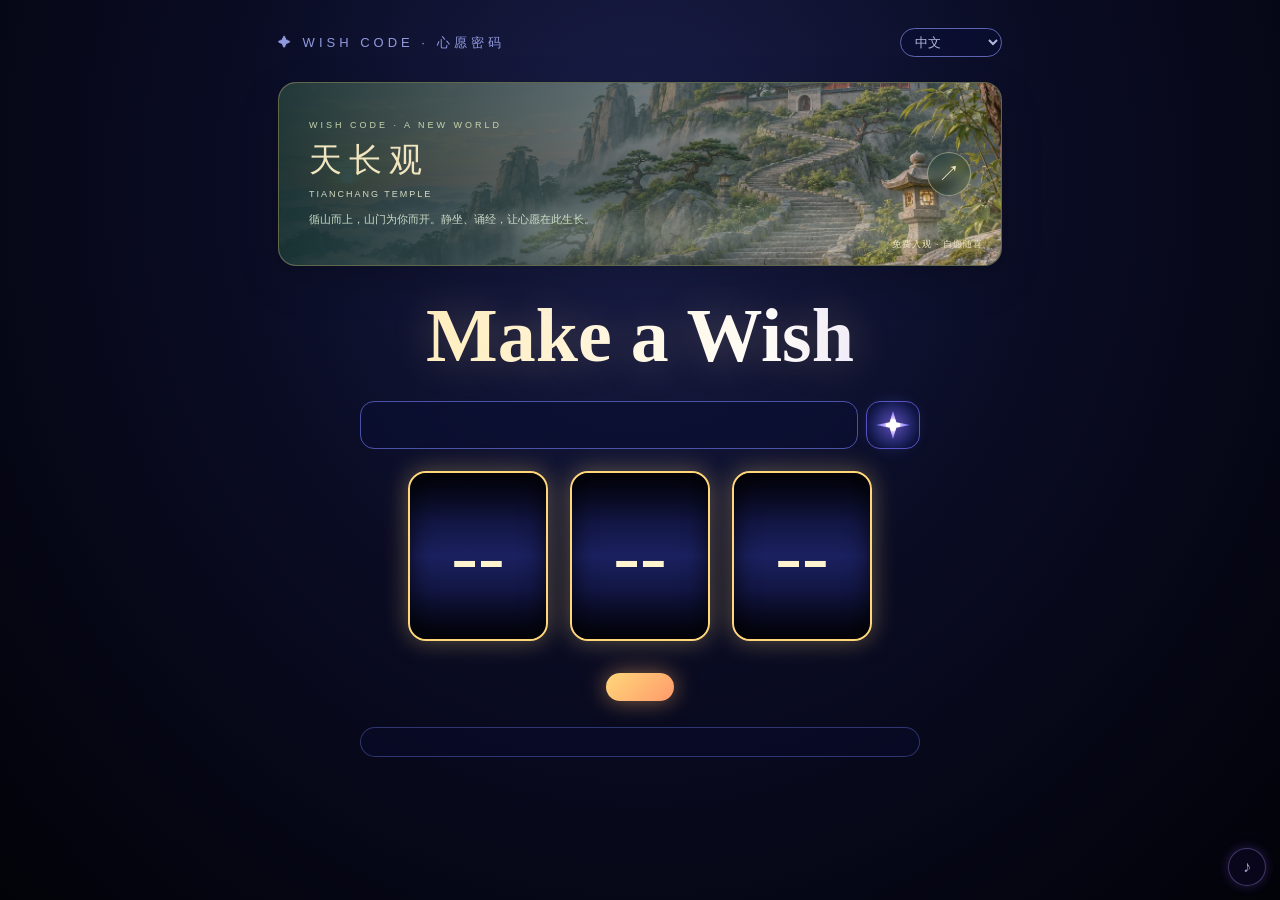
==== commit 69819d59: "Use visitor coordinates for local sky and handle unavailable location" ====
--- a/index.html
+++ b/index.html
@@ -897,9 +897,9 @@
 $('micBtn').onclick=()=>micClick();
 
 // ===== Real sky: location, sidereal time, alt/az, constellations =====
-const D2R=Math.PI/180, ZRH={lat:47.3769,lon:8.5417};
-let geo={lat:ZRH.lat,lon:ZRH.lon,zurich:true,name:null,ok:false};
-const near=(a,b)=>Math.hypot(a.lat-b.lat,(a.lon-b.lon)*Math.cos(a.lat*D2R))<0.35;
+const D2R=Math.PI/180;
+let geo=null, locationFailed=false;
+const retryLocation={zh:'定位不可用 · 重试',en:'Location unavailable · Retry',de:'Standort nicht verfügbar · Erneut versuchen',it:'Posizione non disponibile · Riprova',fr:'Position indisponible · Réessayer',es:'Ubicación no disponible · Reintentar',pt:'Localização indisponível · Tentar novamente',sv:'Plats saknas · Försök igen',fi:'Sijainti ei saatavilla · Yritä uudelleen'};
 function jd(t){return t.getTime()/86400000+2440587.5}
 function lst(t,lon){let g=280.46061837+360.98564736629*(jd(t)-2451545)+lon;return((g%360)+360)%360}
 function altaz(ra,dec,L,lat){const H=(L-ra)*D2R,d=dec*D2R,p=lat*D2R;const sa=Math.sin(d)*Math.sin(p)+Math.cos(d)*Math.cos(p)*Math.cos(H);const alt=Math.asin(sa);
@@ -909,22 +909,27 @@
 function visibleCons(t){const Ls=lst(t,geo.lon);return CON.map(c=>{const[alt]=altaz(c[2][0],c[2][1],Ls,geo.lat);return{c,alt,score:alt-(c[1]-1)*18}}).filter(o=>o.alt>12).sort((a,b)=>b.score-a.score)}
 const fmtTime=t=>t.toLocaleTimeString('en-GB',{hour:'2-digit',minute:'2-digit',hour12:false});
 const fmtLL=g=>`${Math.abs(g.lat).toFixed(4)}°${g.lat>=0?'N':'S'}, ${Math.abs(g.lon).toFixed(4)}°${g.lon>=0?'E':'W'}`;
-function placeName(){const U=L[lang].ui;if(geo.zurich)return U.zur;return geo.name||fmtLL(geo)}
-function skySnap(){const t=new Date();return{t,cons:visibleCons(t).slice(0,3).map(o=>o.c[0]),sign:sunSign(t)}}
-function skyLine(s){if(!s)return'';const U=L[lang].ui,byId=id=>CON.find(c=>c[0]===id);let n=s.cons.map(id=>conName(byId(id),lang));
+function skySnap(){if(!geo)return null;const t=new Date();return{t,place:geo.name||fmtLL(geo),cons:visibleCons(t).slice(0,3).map(o=>o.c[0]),sign:sunSign(t)}}
+function skyLine(s){if(!s?.place)return'';const U=L[lang].ui,byId=id=>CON.find(c=>c[0]===id);let n=s.cons.map(id=>conName(byId(id),lang));
  const cons=lang==='zh'?n.join('、'):n.length>1?n.slice(0,-1).join(', ')+U.and+n[n.length-1]:n[0]||'';
- return f(U.sky,{place:placeName(),time:fmtTime(s.t),cons,sign:L[lang].zodA[s.sign]})}
-function renderSkyPanel(){const U=L[lang].ui,t=new Date(),v=visibleCons(t);
- $('skyp').innerHTML=`<b>✦ ${U.skyT}</b><br>📍 ${geo.ok||geo.zurich?placeName():U.loc} · ${fmtLL(geo)}<br>🕗 ${fmtTime(t)} · ☉ ${U.sun}: <b>${L[lang].zodA[sunSign(t)]}</b><br>✧ ${U.visible}: <span class="cl">${v.slice(0,8).map(o=>conName(o.c,lang)).join(' · ')}</span>`}
-async function locate(){
- const done=async(lat,lon)=>{geo={lat,lon,zurich:near({lat,lon},ZRH),name:null,ok:true};
-  if(!geo.zurich){try{const r=await fetch(`https://nominatim.openstreetmap.org/reverse?format=json&zoom=10&lat=${lat}&lon=${lon}&accept-language=${lang}`);const j=await r.json();const a=j.address||{};geo.name=[a.city||a.town||a.village||a.county,a.country].filter(Boolean).join(', ')||null}catch(e){}}
-  projectSky();renderSkyPanel()};
- if(navigator.geolocation)navigator.geolocation.getCurrentPosition(p=>done(p.coords.latitude,p.coords.longitude),()=>done(ZRH.lat,ZRH.lon),{timeout:6000,maximumAge:600000});else done(ZRH.lat,ZRH.lon)}
-// ===== Canvas: stars, constellation figures, meteors with trails =====
-const cv=$('sky'),cx=cv.getContext('2d');let W,H,R,dpr,bg=[],proj={lines:[],stars:[],labels:[]},mets=[],sparks=[];
+ return f(U.sky,{place:s.place,time:fmtTime(s.t),cons,sign:L[lang].zodA[s.sign]})}
+function renderSkyPanel(){const U=L[lang].ui,t=new Date();
+ if(!geo){const panel=$('skyp');panel.textContent='📍 ';if(locationFailed){const button=document.createElement('button');button.textContent=retryLocation[lang]||retryLocation.en;button.onclick=locate;panel.append(button)}else panel.append(U.loc);return}
+ const v=visibleCons(t);
+ $('skyp').innerHTML=`<b>✦ ${U.skyT}</b><br>📍 <span class="geo-label"></span>${fmtLL(geo)}<br>🕗 ${fmtTime(t)} · ☉ ${U.sun}: <b>${L[lang].zodA[sunSign(t)]}</b><br>✧ ${U.visible}: <span class="cl">${v.slice(0,8).map(o=>conName(o.c,lang)).join(' · ')}</span>`;
+ if(geo.name)$('skyp').querySelector('.geo-label').textContent=geo.name+' · '}
+function locate(){
+ locationFailed=false;renderSkyPanel();
+ const fail=()=>{geo=null;locationFailed=true;projectSky();renderSkyPanel()};
+ if(!navigator.geolocation){fail();return}
+ navigator.geolocation.getCurrentPosition(async p=>{
+  const {latitude:lat,longitude:lon}=p.coords;
+  if(!Number.isFinite(lat)||!Number.isFinite(lon)){fail();return}
+  const position={lat,lon,name:null};geo=position;projectSky();renderSkyPanel();
+  try{const r=await fetch(`https://nominatim.openstreetmap.org/reverse?format=json&zoom=10&lat=${lat}&lon=${lon}&accept-language=${lang}`);if(!r.ok)return;const a=(await r.json()).address||{};position.name=[a.city||a.town||a.village||a.municipality||a.county,a.country].filter(Boolean).join(', ');renderSkyPanel()}catch{}
+ },fail,{enableHighAccuracy:true,timeout:15000,maximumAge:0})}
 function toXY(alt,az){const rr=R*Math.tan((90-alt)*D2R/2);return[W/2-rr*Math.sin(az*D2R),H/2-rr*Math.cos(az*D2R)]}
-function projectSky(){const t=new Date(),Ls=lst(t,geo.lon),lines=[],st=new Map(),labels=[];
+function projectSky(){if(!geo){proj={lines:[],stars:[],labels:[]};return}const t=new Date(),Ls=lst(t,geo.lon),lines=[],st=new Map(),labels=[];
  for(const c of CON){for(const seg of c[4]){let prev=null;for(const[ra,dec]of seg){const[a,z]=altaz(ra,dec,Ls,geo.lat);const p=a>-2?toXY(a,z):null;if(p){const k=ra+','+dec;if(!st.has(k))st.set(k,{x:p[0],y:p[1],tw:Math.random()*6.28,r:(1.1+Math.random()*1.1)*dpr})}
    if(prev&&p)lines.push([prev[0],prev[1],p[0],p[1]]);prev=p}}
   const[a,z]=altaz(c[2][0],c[2][1],Ls,geo.lat);if(a>8&&c[1]<=2){const p=toXY(a,z);labels.push([conName(c,lang),p[0],p[1]])}}
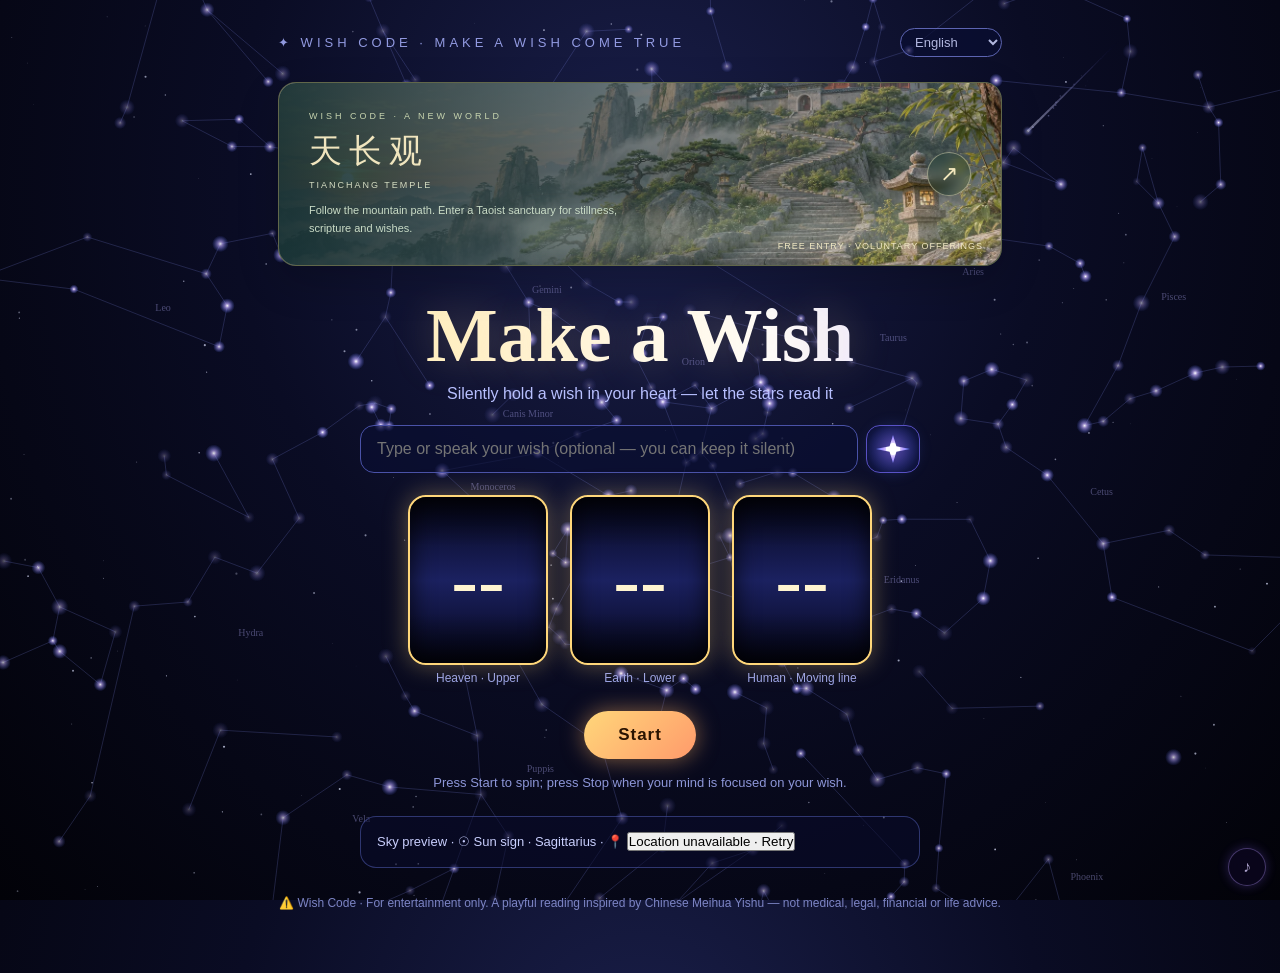
==== commit bc7c3e1b: "Restore sky canvas startup and preview, default to English and add five reading languages" ====
--- a/index.html
+++ b/index.html
@@ -1,5 +1,5 @@
 <!DOCTYPE html>
-<html lang="zh-CN"><head><meta charset="UTF-8"><meta name="viewport" content="width=device-width,initial-scale=1">
+<html lang="en"><head><meta charset="UTF-8"><meta name="viewport" content="width=device-width,initial-scale=1">
 <title>Wish Code · 心愿密码 — Make a wish come true</title>
 <meta name="description" content="Wish Code (心愿密码): make a silent wish, spin three numbers, and read it through the I Ching, Meihua Yishu and tonight's real sky. 9 languages. For entertainment.">
 <meta property="og:type" content="website"><meta property="og:site_name" content="Wish Code">
@@ -37,7 +37,7 @@
 .hint{margin-top:16px;font-size:13px;color:#8d96d8}
 /* result */
 #result{display:none}
-.frame{position:relative;margin-top:22px;padding:30px 22px;border-radius:26px;background:rgba(8,10,36,.82);text-align:left}
+.frame{position:relative;margin-top:22px;padding:30px 22px;border-radius:26px;background:rgba(8,10,36,.82);text-align:start}
 .frame::before{content:"";position:absolute;inset:-3px;border-radius:28px;padding:3px;background:conic-gradient(from var(--a,0deg),#ffd77a,#ff7ad9,#7a8bff,#7affea,#ffd77a);-webkit-mask:linear-gradient(#000 0 0) content-box,linear-gradient(#000 0 0);-webkit-mask-composite:xor;mask-composite:exclude;animation:rot 6s linear infinite;pointer-events:none}
 @property --a{syntax:'<angle>';inherits:false;initial-value:0deg}
 @keyframes rot{to{--a:360deg}}
@@ -83,16 +83,16 @@
 .kb.open{display:block}.kb .row{display:flex;justify-content:center;gap:4px;margin:4px 0;flex-wrap:wrap}
 .kb button{min-width:28px;padding:8px 6px;border-radius:8px;border:1px solid #3d4598;background:#1a1f5c;color:#fff;font-size:15px;cursor:pointer}
 .kb button:active{background:#7a6bff}.kb .w{min-width:110px}
-.skyp{margin:26px auto 0;max-width:560px;padding:14px 16px;border-radius:16px;background:rgba(10,12,44,.55);border:1px solid rgba(122,139,255,.35);font-size:13px;color:#c9cffd;text-align:left;line-height:1.7}
+.skyp{margin:26px auto 0;max-width:560px;padding:14px 16px;border-radius:16px;background:rgba(10,12,44,.55);border:1px solid rgba(122,139,255,.35);font-size:13px;color:#c9cffd;text-align:start;line-height:1.7}
 .skyp b{color:#ffd77a;font-weight:600}.skyp .cl{color:#b9a8ff}
 .go.running{background:linear-gradient(135deg,#8f7bff,#4f6bff);color:#fff;box-shadow:0 0 22px rgba(120,120,255,.6)}
 .skyline{color:#b9a8ff;font-style:italic}
 .stage2{margin-top:26px;padding:18px 14px 14px;border-radius:18px;border:1px solid rgba(255,215,122,.55);background:linear-gradient(180deg,rgba(255,215,122,.08),rgba(143,123,255,.08));box-shadow:0 0 24px rgba(255,215,122,.12)}.s2tag{display:inline-block;font-size:11px;letter-spacing:2px;padding:3px 10px;border-radius:10px;background:#ffd77a;color:#2a1300;font-weight:700}.stage2 h3{margin-top:10px}.s2p{font-size:13px;color:#c9cffd}
-.vstat{max-width:560px;margin:-12px auto 16px;font-size:13px;padding:8px 12px;border-radius:12px;text-align:left}.vstat.live{color:#e3d4ff;background:rgba(143,123,255,.15);border:1px solid rgba(167,139,255,.5)}.vstat.live::before{content:"● ";color:#ff6bd5;animation:blink 1s infinite}.vstat.info{color:#c9cffd}.vstat.err{color:#ffd0d0;background:rgba(160,40,70,.25);border:1px solid rgba(255,120,150,.4)}.vstat.okk{color:#c8ffd9}@keyframes blink{50%{opacity:.2}}.vsel{display:inline-flex;align-items:center;gap:6px;font-size:13px;color:#c9cffd}.vsel select,.pr select{background:rgba(10,14,50,.8);border:1px solid #6b74c9;color:#fff;border-radius:14px;padding:6px 8px}.pr{margin-top:10px;font-size:13px;color:#ffe9a8}
+.vstat{max-width:560px;margin:-12px auto 16px;font-size:13px;padding:8px 12px;border-radius:12px;text-align:start}.vstat.live{color:#e3d4ff;background:rgba(143,123,255,.15);border:1px solid rgba(167,139,255,.5)}.vstat.live::before{content:"● ";color:#ff6bd5;animation:blink 1s infinite}.vstat.info{color:#c9cffd}.vstat.err{color:#ffd0d0;background:rgba(160,40,70,.25);border:1px solid rgba(255,120,150,.4)}.vstat.okk{color:#c8ffd9}@keyframes blink{50%{opacity:.2}}.vsel{display:inline-flex;align-items:center;gap:6px;font-size:13px;color:#c9cffd}.vsel select,.pr select{background:rgba(10,14,50,.8);border:1px solid #6b74c9;color:#fff;border-radius:14px;padding:6px 8px}.pr{margin-top:10px;font-size:13px;color:#ffe9a8}
 .fairy{position:absolute;top:-16px;right:-12px;font-size:18px;opacity:0;transform:scale(.4) translateY(6px);transition:all .35s;pointer-events:none;filter:drop-shadow(0 0 6px #c9a8ff) drop-shadow(0 0 12px #6f8bff)}.fairy.on{opacity:1;transform:scale(1);animation:flutter 1.2s ease-in-out infinite}@keyframes flutter{0%,100%{transform:translateY(0) rotate(-8deg)}50%{transform:translateY(-6px) rotate(8deg)}}.mic.speaking::before{animation-duration:1.4s}
 </style>
 <style>#bgmBtn{position:fixed;right:14px;bottom:14px;z-index:60;width:38px;height:38px;border-radius:50%;border:1px solid rgba(180,150,255,.45);background:rgba(20,12,50,.55);color:#d9ccff;font-size:16px;cursor:pointer;backdrop-filter:blur(6px);box-shadow:0 0 12px rgba(140,100,255,.35);opacity:.8;transition:opacity .3s}#bgmBtn:hover{opacity:1}#bgmBtn.off{opacity:.45}</style><style id="tianchang-entry-style">
-.tc-entry{position:relative;display:flex;align-items:center;min-height:184px;margin:25px 0 5px;padding:25px 30px;border:1px solid #ceb57a66;border-radius:18px;overflow:hidden;text-align:left;text-decoration:none;color:#f5eacc;background:#19342a;isolation:isolate;box-shadow:0 15px 42px #0003}.tc-entry:before{content:'';position:absolute;inset:-8px;background:url('tianchang/assets/mountain-path.webp') 65% 48%/cover;z-index:-2;animation:tc-landscape 18s ease-in-out infinite alternate;transition:transform 1s}.tc-entry:after{content:'';position:absolute;inset:0;background:linear-gradient(90deg,#0d292be8,#142b2f9c 43%,#19372a08);z-index:-1}.tc-entry:hover:before{transform:scale(1.12)}.tc-entry:focus-visible{outline:3px solid #e8cb80;outline-offset:5px}.tc-entry-copy{display:block;position:relative}.tc-entry-kicker{display:block;font:9px sans-serif;letter-spacing:3px;color:#c7d4af;margin-bottom:8px}.tc-entry-title{font:33px Georgia,'Songti SC','SimSun',serif;letter-spacing:7px;color:#f0e5be;display:block}.tc-entry-title em{font:9px sans-serif;letter-spacing:2px;display:block;font-style:normal;margin-top:6px;color:#d4dcc2}.tc-entry-desc{font-size:11px;line-height:1.6;display:block;color:#c9dbc6;margin-top:12px;max-width:340px}.tc-entry-arrow{margin-left:auto;border:1px solid #e9e3bf77;color:#f2e7bd;border-radius:50%;height:44px;width:44px;display:grid;place-items:center;flex:none;font-size:22px;background:#163b2c55;backdrop-filter:blur(5px)}.tc-entry-free{font-size:9px;letter-spacing:1px;color:#eee6c2;position:absolute;bottom:14px;right:18px}.tc-cloud{position:absolute;bottom:5px;right:-8%;width:75%;height:30%;filter:blur(13px);background:linear-gradient(0deg,transparent,#e9f0d955,transparent);animation:tc-cloud 13s ease-in-out infinite alternate;pointer-events:none}@keyframes tc-landscape{to{background-position:69% 43%;transform:scale(1.05)}}@keyframes tc-cloud{to{transform:translateX(-22%)}}@media(max-width:550px){.tc-entry{padding:24px;min-height:185px;margin-top:20px}.tc-entry-title{font-size:29px}.tc-entry-desc{max-width:220px;font-size:10px}.tc-entry-arrow{height:35px;width:35px}.tc-entry-free{font-size:8px;bottom:10px;right:13px}.tc-entry-kicker{font-size:8px;letter-spacing:2px}}@media(prefers-reduced-motion:reduce){.tc-entry:before,.tc-cloud{animation:none;transition:none}}
+.tc-entry{position:relative;display:flex;align-items:center;min-height:184px;margin:25px 0 5px;padding:25px 30px;border:1px solid #ceb57a66;border-radius:18px;overflow:hidden;text-align:start;text-decoration:none;color:#f5eacc;background:#19342a;isolation:isolate;box-shadow:0 15px 42px #0003}.tc-entry:before{content:'';position:absolute;inset:-8px;background:url('tianchang/assets/mountain-path.webp') 65% 48%/cover;z-index:-2;animation:tc-landscape 18s ease-in-out infinite alternate;transition:transform 1s}.tc-entry:after{content:'';position:absolute;inset:0;background:linear-gradient(90deg,#0d292be8,#142b2f9c 43%,#19372a08);z-index:-1}.tc-entry:hover:before{transform:scale(1.12)}.tc-entry:focus-visible{outline:3px solid #e8cb80;outline-offset:5px}.tc-entry-copy{display:block;position:relative}.tc-entry-kicker{display:block;font:9px sans-serif;letter-spacing:3px;color:#c7d4af;margin-bottom:8px}.tc-entry-title{font:33px Georgia,'Songti SC','SimSun',serif;letter-spacing:7px;color:#f0e5be;display:block}.tc-entry-title em{font:9px sans-serif;letter-spacing:2px;display:block;font-style:normal;margin-top:6px;color:#d4dcc2}.tc-entry-desc{font-size:11px;line-height:1.6;display:block;color:#c9dbc6;margin-top:12px;max-width:340px}.tc-entry-arrow{margin-left:auto;border:1px solid #e9e3bf77;color:#f2e7bd;border-radius:50%;height:44px;width:44px;display:grid;place-items:center;flex:none;font-size:22px;background:#163b2c55;backdrop-filter:blur(5px)}.tc-entry-free{font-size:9px;letter-spacing:1px;color:#eee6c2;position:absolute;bottom:14px;right:18px}.tc-cloud{position:absolute;bottom:5px;right:-8%;width:75%;height:30%;filter:blur(13px);background:linear-gradient(0deg,transparent,#e9f0d955,transparent);animation:tc-cloud 13s ease-in-out infinite alternate;pointer-events:none}@keyframes tc-landscape{to{background-position:69% 43%;transform:scale(1.05)}}@keyframes tc-cloud{to{transform:translateX(-22%)}}@media(max-width:550px){.tc-entry{padding:24px;min-height:185px;margin-top:20px}.tc-entry-title{font-size:29px}.tc-entry-desc{max-width:220px;font-size:10px}.tc-entry-arrow{height:35px;width:35px}.tc-entry-free{font-size:8px;bottom:10px;right:13px}.tc-entry-kicker{font-size:8px;letter-spacing:2px}}@media(prefers-reduced-motion:reduce){.tc-entry:before,.tc-cloud{animation:none;transition:none}}
 </style></head><body>
 <canvas id="sky"></canvas>
 <div class="wrap">
@@ -720,14 +720,16 @@
 const LUCK=HZ.map(x=>+x[2]);
 for(const k in L){L[k].H=L[k].hex.trim().split('\n').map(l=>l.split('|'))}
 const STARV=[8,7,6,5,6,2,4,5,1,-3,4,5,-1,-4], DOORV=[6,8,-6,-3,2,-8,-4,7], TRIDX=[0,1,2,3,4,5,6,7];
-const ORDER=['zh','en','de','it','fr','es','pt','sv','fi'];
+const extraLocales={"ko":{"tri":["하늘","연못","불","우레","바람","물","산","땅"],"el":{"metal":"금속","wood":"목재","water":"물","fire":"불","earth":"지구"},"lv":["우수","호의를 베푸는","약간 호의적","중립","도전적이다","어렵다"],"stars":["황제별(Ziwei)","재무부 스타","썬스타","웰스 스타","블레싱스타","열정스타","지혜의 별","문스타","디자이어 스타","게이트 스타","장관 스타","가디언 스타","워리어 스타","브레이커스타"],"doors":["휴게소","라이프 게이트","함 게이트","블록 게이트","뷰 게이트","데스 게이트","알람 게이트","오픈 게이트"],"cats":["사랑","경력","연구","프로모션","우정","가족"],"rel":{"same":"신체와 사용이 조화를 이루고 있습니다. 당신의 편에는 동맹이 있습니다.","yongShengTi":"사용은 몸에 영양을 공급합니다. 도움은 외부에서 당신에게 흘러갑니다. 매우 길조입니다.","tiKeYong":"몸은 사용을 마스터합니다. 노력하면 도달할 수 있습니다.","tiShengYong":"몸은 사용에 영양을 공급합니다. 당신은 받는 것보다 더 많은 것을 줍니다. 에너지를 소모합니다.","yongKeTi":"사용은 신체를 밀어냅니다. 저항을 예상하고 조심스럽게 밟으십시오."},"elAdv":{"metal":"결단력을 갖고 약속을 지키십시오. 흰색과 금색 톤이 당신을 지원합니다","wood":"배우고 성장하세요. 동쪽으로의 이동과 자연의 시간 도움","water":"융통성을 갖고 사람들과 대화하세요. 네트워크에 기대어","fire":"당신의 열정을 보여주고 눈에 띄게 하세요. 낮에 행동하다","earth":"꾸준하고 인내심을 가지십시오. 벽돌을 하나씩 쌓아가세요"},"ui":{"sub":"마음속에 소원을 하나 떠올려 보세요.","ph":"소원을 입력하거나 말해 주세요. 마음속으로만 빌어도 돼요.","r1":"하늘 · 상괘","r2":"땅 · 하괘","r3":"사람 · 동효","start":"시작","stop":"멈추기","hint":"시작을 누르고 소원에 집중한 뒤 멈추기를 누르세요.","disc":"⚠️ 위시 코드 · 엔터테인먼트 전용입니다. 의료, 법률, 재정 또는 생활에 대한 조언이 아닌 중국 메이화 이슈(Meihua Yishu)에서 영감을 받은 재미있는 독서입니다.","again":"또 다른 소원을 빌다","speak":"소리내어 읽기","score":"행운 점수","prim":"본괘","proc":"호괘","outc":"변괘","up":"어퍼","lo":"낮은","qimen":"치멘","hRead":"📜 당신의 독서","hStr":"✨ 강점","hWeak":"⚠️ 약점","hAdv":"🧭 조언","hPrem":"🔒 프리미엄 상세 읽기","silent":"(당신의 조용한 소원)","noWeak":"큰 장애물 없음","lockT":"{c} — 프리미엄 상세 판독","lockSub":"라인별 분석, 타이밍 창 및 구체적인 실행 계획","unlock":"잠금 해제 · {price}(데모)","noSR":"이 브라우저에서는 음성 입력이 지원되지 않습니다(Chrome을 사용해 보세요).","noTTS":"이 브라우저에서는 소리내어 읽기가 지원되지 않습니다.","advLabel":"조언","kb":"키보드","close":"닫기","space":"공간","skyT":"지금 하늘은","visible":"보이는 별자리","sun":"태양 별자리","loc":"찾는 중…","and":" 그리고 ","sky":"{place}의 {time}, {cons} 아래, Sun은 {sign}에 있습니다.","mic":"소원을 말해보세요","s2tag":"2단계 · 프리미엄","s2h":"당신의 구체적인 소망을 자세히 읽어보세요","s2p":"위의 내용은 완전 무료입니다. 당신의 특별한 소망에 대해 더 깊이 들어가려면 해당 카테고리를 선택하여 전용 세부 독서를 하십시오.","brandSub":"소원을 빌어 보세요","brandSay":"귀하의 Wish 코드를 읽어보세요.","share":"공유","shareT":"Wish Code에 소원을 빌고 {s}/100을 얻었습니다 ✨소원을 이루어보세요 →","copied":"공유 링크가 복사되었습니다.","vLbl":"음성","fem":"온화한 여성","mal":"차분한 남성","gods":"신성하고 전설적인 목소리","listen":"듣기… 소원을 말하세요(마무리하려면 다시 탭하세요).","perm":"프롬프트에서 마이크 액세스를 허용해 주세요.","denied":"마이크 액세스가 차단되었습니다. 브라우저의 사이트 설정(주소 표시줄 옆)에서 마이크를 허용하고 다시 시도하세요.","nosp":"아무 소리도 들리지 않았습니다. 마이크에 더 가까이 다가가서 다시 시도해 보세요.","net":"음성 서비스에 연결할 수 없습니다. Chrome에서는 Google에 인터넷 연결이 필요합니다. 연결을 확인하거나 Safari를 사용해 보세요.","nomic":"마이크를 찾을 수 없습니다.","https":"음성 입력에는 보안 HTTPS 연결이 필요합니다.","unsup":"이 브라우저는 음성 입력을 지원하지 않습니다. 데스크톱 Chrome 또는 Edge를 사용하거나 iPhone/Mac(받아쓰기/Siri 활성화)에서 Safari를 사용하세요. WeChat이나 Instagram과 같은 인앱 브라우저는 이를 지원하지 않습니다. 일반 브라우저에서 페이지를 열거나 간단히 입력하세요.","ok":"당신의 소원이 기록되었습니다 ✓","err":"음성 입력 오류:","per":"읽기 당","cur":"통화","demo":"데모 모드: 실제 결제가 이루어지지 않습니다."},"t":{"sRel":"귀하의 원소 균형이 귀하에게 유리하게 작용합니다","wRel":"원소적 긴장: 상황이 뒤로 밀려남","sBen":"당신의 시작 헥사그램 “{h}”는 길조입니다","wBen":"시작하는 헥사그램 “{h}”는 힘든 시작을 의미합니다","sBian":"결과 헥사그램 “{h}”가 좋은 말로 끝났습니다","wBian":"결과 헥사그램 “{h}”는 좌절을 경고합니다.","sHu":"프로세스 헥사그램 “{h}”는 실행 가능한 경로를 제안합니다","wHu":"프로세스 헥사그램 “{h}”는 도중에 범프를 보여줍니다.","sStar":"{s}가 당신을 빛나게 합니다","wStar":"{s}는 변동성을 자극합니다.","sDoor":"Qimen {d}: 타이밍이 열려 있습니다","wDoor":"Qimen {d}: 타이밍이 불리하다","advMind":"사고방식: {a}. 목적지: {b}.","advGo":"지금이 바로 그 순간입니다. 지금 첫 걸음을 내딛으세요.","advWait":"잠시 멈춰서 더 많이 준비하고 더 나은 순간을 기다리세요.","read":"본괘는 제{n}괘 {B}입니다. {Bj}. 호괘 {H}는 변화의 과정을, 변괘 {V}는 그 결과를 나타냅니다. {Vj}. 동효는 제{m}효입니다. 체괘는 {ti}({tie}), 용괘는 {yo}({yoe})입니다. {rel} 운세 지수는 100점 만점에 {s}점으로, {lv}에 해당합니다."},"zodA":["양자리","황소자리","쌍둥이자리","암","레오","처녀자리","천칭자리","전갈자리","궁수자리","염소자리","물병자리","물고기자리"],"H":[["건","큰 힘 - 인내가 성공을 가져온다"],["곤","양보와 지원을 통한 성공"],["둔","초기 혼란 — 먼저 기초를 다져보세요"],["몽","계속 가르치고 좋은 멘토를 찾으세요"],["수","인내심을 가지십시오. 시간은 당신 편입니다."],["송","싸움을 피하십시오. 공통점을 찾아라"],["사","규율과 공정함으로 이끌어라"],["비","단결하면 동맹이 생긴다"],["소축","작은 이득 - 계속 구축"],["리","조심히 걸어가서 안전하게 지내세요"],["태","조화 - 모든 것이 번창합니다"],["비","막힌 시즌 — 자신에게 충실하세요"],["동인","팀워크가 길을 열어줍니다"],["대유","풍요로움과 큰 성공"],["겸","겸손은 성과를 낸다"],["예","즐거운 기세는 당신을 운반합니다"],["수","옳은 것을 적응하고 따르십시오"],["고","오래된 문제를 먼저 해결하세요"],["림","행운이 오고 있다 - 그것을 향해 손을 뻗어라"],["관","행동하기 전에 관찰하라"],["서합","장애물을 과감하게 돌파하라"],["비","스타일은 도움이 되지만 내용도 중요합니다"],["박","쇠퇴의 단계 — 아무것도 강요하지 마세요"],["복","전환점 - 빛이 돌아오다"],["무망","숨은 의도 없이 성실하게 행동하라"],["대축","큰 목표를 위해 힘을 모아라"],["이","몸과 마음을 돌보세요"],["대과","무거운 짐 - 대담한 움직임이 필요합니다"],["감","위험 — 믿음을 유지하면 이겨낼 수 있습니다"],["리","선명함과 광채"],["함","상호 매력"],["항","끈기가 승리합니다"],["돈","현명한 전략적 후퇴"],["대장","강한 순풍 - 오만함을 조심하라"],["진","아침 해처럼 떠오르는"],["명이","지금은 빛을 숨겨두세요"],["가인","화목한 가정에 행운이 찾아온다"],["규","차이점 - 작은 일만이 성공한다"],["건","험난한 길 - 도움을 요청하세요"],["해","긴장이 완화된다"],["손","먼저 주고 나중에 얻으라"],["익","성장과 축복"],["쾌","단호한 돌파구"],["구","예상치 못한 만남 — 경계심을 유지하세요"],["췌","사람과 재산이 함께 모인다"],["승","꾸준한 상승"],["곤","피로 - 당당하게 서라"],["정","다른 사람에게 영양을 공급하는 소스"],["혁","변화의 시간"],["정","새로운 것을 만들고 번영하세요"],["진","충격, 그리고 웃음"],["간","멈춰야 할 때를 알아라"],["점","좋은 결말을 향해 차근차근"],["귀매","당신의 입장을 존중하세요"],["풍","최고조에 달할 때 — 경계심을 유지하세요"],["려","이동 중 — 조심해서 이동하세요"],["손","부드러운 끈기가 통과합니다."],["태","기쁨과 좋은 의사 소통"],["환","장벽을 허물고 다시 모이세요"],["절","절제가 핵심이다"],["중부","성실함이 모든 것을 움직인다"],["소과","이제는 작은 것만으로도 성공한다"],["기제","달성 — 엔딩을 지켜라"],["미제","거의 다 왔어요 - 계속하세요"]],"personas":[["소원의 천사","저는 위시엔젤입니다. 소원을 이루어보세요!"],["제우스","나는 신들의 왕 제우스이다. 천둥으로 당신의 운명을 들어보세요."],["비너스","자기야, 나는 비너스야. 사랑과 아름다움이 당신의 소원을 축복하게 해주세요."],["프로메테우스","나는 인류에게 불을 가져온 프로메테우스이다. 오늘 나는 너의 길을 밝혀준다."],["석가모니 부처님","평화가 당신과 함께 있기를 바랍니다. 모든 것은 원인에서 발생합니다. 당신의 소원의 원인을 침착하게 들어보십시오."],["관음","내 아이야, 걱정하지 마라. 관음이 여기에 당신의 마음속 소원을 듣고 있습니다."],["타이샹 라오준","도는 자연을 따른다. Laojun은 당신을 위해 음양의 무게를 달아 보았습니다. 이제 들어보세요."],["서쪽의 여왕 어머니","옥담에서 서왕모가 당신의 소원을 밝혀줍니다."],["그린 타라","저는 Green Tara입니다. 신속하게 도와드리겠습니다. 두려움에서 벗어나 당신의 소원이 이루어지기를 바랍니다."],["푸시","나는 하늘과 땅을 우러러보고 처음 여덟 개의 괘를 그렸습니다. 나는 푸시입니다. 나는 이제 그들을 통해 당신의 소원을 봅니다."],["리춘펑","나는 당나라 궁정의 천문학자 이춘봉(Li Chunfeng)입니다. 나는 별을 읽고 숫자를 세었습니다. 내가 당신에게 설명하겠습니다."],["무측천 황후","나는 한 하늘에 있는 해와 달인 오측천이다. 나는 당신의 소원을 알고 있습니다. 내 법령을 들어라."]],"tm":["중지","이 브라우저에서는 소리내어 읽기가 지원되지 않습니다. Safari나 Chrome에서 페이지를 열어주세요.","소리가 나지 않나요? iPhone의 무음 스위치를 끄고 볼륨을 높이세요. WeChat 또는 기타 인앱 브라우저에서 '브라우저에서 열기'를 선택하세요."],"music":["배경 음악 음소거","배경 음악 음소거 해제"],"temple":["산길을 따라 도교 성역으로 가서 명상과 경전, 소원을 들어보세요.","무료입장 · 자원봉사"],"retry":"위치를 확인할 수 없어요 · 다시 시도","name":"한국어","voice":"ko-KR"},"ja":{"tri":["天","沢","火","雷","風","水","山","地"],"el":{"metal":"金属","wood":"木材","water":"水","fire":"火災","earth":"地球"},"lv":["素晴らしい","有利","やや有利","ニュートラル","挑戦的","難しい"],"stars":["皇帝星（紫微）","トレジャリースター","サンスター","ウェルススター","祝福の星","パッションスター","ウィズダムスター","ムーンスター","デザイアスター","ゲートスター","スター大臣","ガーディアンスター","ウォリアースター","ブレイカースター"],"doors":["レストゲート","ライフゲート","ハームゲート","ブロックゲート","ビューゲート","デスゲート","警報ゲート","オープンゲート"],"cats":["愛","キャリア","勉強する","プロモーション","友情","家族"],"rel":{"same":"身体と使用は調和しています - あなたには味方がいます。","yongShengTi":"使用することで体に栄養が与えられ、外部から助けが流れてきます。とても縁起が良いです。","tiKeYong":"体は使い方をマスターします - 努力すれば手の届くところにあります。","tiShengYong":"体は使用に栄養を与えます。あなたは返される以上のものを与えます。エネルギーを消耗します。","yongKeTi":"使用すると体を押しますので、抵抗を覚悟の上、慎重に行ってください。"},"elAdv":{"metal":"決断力を持ち、約束を守りましょう。ホワイトとゴールドのトーンがあなたをサポートします","wood":"学び、成長します。東への移動と自然の中での時間が助けになる","water":"柔軟性を保ち、人々と話し合ってください。ネットワークに頼る","fire":"情熱を示して目立つようにしましょう。昼間に行動する","earth":"しっかりと忍耐強くいてください。レンガごとに組み立てる"},"ui":{"sub":"心の中で願いを一つ思い浮かべてください。","ph":"願いを入力するか、声に出してください。心に留めたままでも構いません。","r1":"天 · 上卦","r2":"地 · 下卦","r3":"人 · 変爻","start":"開始","stop":"止める","hint":"開始を押し、願いに集中できたら「止める」を押してください。","disc":"⚠️ ウィッシュコード · エンターテイメントのみ。中国の梅花易書からインスピレーションを得た遊び心のある読み物であり、医学的、法律的、経済的、または人生のアドバイスではありません。","again":"別の願いを込めて","speak":"声に出して読む","score":"フォーチュンスコア","prim":"本卦","proc":"互卦","outc":"之卦","up":"アッパー","lo":"下位","qimen":"奇門","hRead":"📜あなたの読書","hStr":"✨強み","hWeak":"⚠️弱点","hAdv":"🧭アドバイス","hPrem":"🔒 プレミアム詳細読み物","silent":"(あなたの静かな願い)","noWeak":"大きな障害物はありません","lockT":"{c} — プレミアム詳細資料","lockSub":"行ごとの分析、タイミングウィンドウ、具体的なアクションプラン","unlock":"アンロック・{price}（デモ）","noSR":"このブラウザでは音声入力がサポートされていません (Chrome をお試しください)。","noTTS":"このブラウザでは読み上げがサポートされていません。","advLabel":"アドバイス","kb":"キーボード","close":"閉じる","space":"宇宙","skyT":"今の空","visible":"見える星座","sun":"太陽の星座","loc":"探しています…","and":" そして ","sky":"{place}で{time}、{cons}で、太陽は{sign}で。","mic":"あなたの願いを話してください","s2tag":"ステージ 2 · プレミアム","s2h":"あなたの具体的な願いを詳しく読む","s2p":"上記は完全に無料で読むことができます。特定の希望をさらに深く掘り下げるには、そのカテゴリを選択して、専用の詳細な資料をご覧ください。","brandSub":"願いを込めて","brandSay":"あなたのウィッシュコードの読み取り。","share":"シェアする","shareT":"ウィッシュコードで願い事をして{s}/100を獲得しました✨ 願いを叶えましょう →","copied":"共有リンクがコピーされました","vLbl":"声","fem":"優しい女性","mal":"穏やかな男性","gods":"神と伝説の声","listen":"聞いています…あなたの願いを話してください（もう一度タップして終了します）","perm":"プロンプトでマイクへのアクセスを許可してください","denied":"マイクへのアクセスがブロックされました。ブラウザのサイト設定 (アドレス バーの横) でマイクを許可し、再試行してください。","nosp":"何も聞こえませんでした。マイクに近づいてもう一度試してください。","net":"音声サービスに接続できませんでした (Chrome では Google へのインターネット接続が必要です)。接続を確認するか、Safari を試してください。","nomic":"マイクが見つかりませんでした。","https":"音声入力には安全な HTTPS 接続が必要です。","unsup":"このブラウザは音声入力をサポートしていません。デスクトップの Chrome または Edge、または iPhone/Mac の Safari (ディクテーション/Siri が有効な場合) を使用します。 WeChat や Instagram などのアプリ内ブラウザはこれをサポートしていません。通常のブラウザでページを開くか、単に入力してください。","ok":"あなたの願いが書き留められます ✓","err":"音声入力エラー:","per":"読書ごとに","cur":"通貨","demo":"デモ モード: 実際の支払いは行われません。"},"t":{"sRel":"あなたの元素のバランスがあなたに有利に働きます","wRel":"要素の緊張: 状況が押し返す","sBen":"あなたの始まりの卦「{h}」は縁起が良いです","wBen":"始まりの卦「{h}」は厳しいスタートを示唆","sBian":"結果の卦「{h}」は良い形で終了","wBian":"結果の卦「{h}」は挫折を警告","sHu":"プロセスヘキサグラム「{h}」が実現可能な道を示唆","wHu":"プロセスヘキサグラム「{h}」は途中で凹凸が現れる","sStar":"{s}があなたを照らします","wStar":"{s}がボラティリティを煽る","sDoor":"奇門 {d}: タイミングはオープンです","wDoor":"Qimen {d}: タイミングが悪い","advMind":"考え方：{a}。目的地：{b}。","advGo":"今がまさにその時です。今すぐ最初の一歩を踏み出しましょう。","advWait":"ぐっとこらえて、さらに準備を整えて、より良い瞬間を待ちましょう。","read":"本卦は第{n}卦「{B}」。{Bj}。互卦「{H}」は変化の過程を、之卦「{V}」はその行方を示します。{Vj}。変爻は第{m}爻。体卦は{ti}（{tie}）、用卦は{yo}（{yoe}）です。{rel} 運勢指数は100点中{s}点（{lv}）です。"},"zodA":["牡羊座","おうし座","ジェミニ","がん","レオ","乙女座","天秤座","蠍座","射手座","山羊座","水瓶座","うお座"],"H":[["乾","大きな力 — 忍耐力が成功をもたらす"],["坤","譲歩とサポートによる成功"],["屯","初期の混乱 — まずは基礎を築く"],["蒙","教えやすく、良い指導者を見つける"],["需","辛抱強く待ってください — 時間は味方です"],["訟","口論を避けてください。共通点を探す"],["師","規律と公平性を持ってリーダーシップを発揮する"],["比","団結が味方をもたらす"],["小畜","小さな利益 — 構築を続ける"],["履","慎重に歩けば安全です"],["泰","ハーモニー — すべてが繁栄する"],["否","閉ざされた季節—自分自身に忠実であれ"],["同人","チームワークが道を切り開く"],["大有","豊かさと大成功"],["謙","謙虚さは報われる"],["豫","楽しい勢いが君を運ぶ"],["随","正しいことに適応して従う"],["蠱","最初に古い問題を修正する"],["臨","幸運がやってくる — 手を伸ばそう"],["観","行動する前に観察する"],["噬嗑","障害物を果敢に突破する"],["賁","スタイルは役に立ちますが、中身が重要です"],["剝","衰退期 — 何も強制しないでください"],["復","転換点 ― 光が戻る"],["無妄","隠された意図を持たずに誠実に行動する"],["大畜","大きな目標に向かって力を結集する"],["頤","体と心を大切にする"],["大過","重い負荷 – 大胆な動きが必要"],["坎","危険 — 信念を貫けば乗り越えられる"],["離","透明度と輝き"],["咸","相互引力"],["恒","粘り強さが勝つ"],["遯","賢明な戦略的撤退"],["大壮","強い追い風 — 傲慢に注意してください"],["晋","朝日のように昇っていく"],["明夷","今は光を隠しておいてください"],["家人","円満な家庭は幸運をもたらす"],["睽","違い — 小さなことだけが成功する"],["蹇","岩だらけの道 — 助けを求めてください"],["解","緊張が和らぎます"],["損","最初に与えて、後で得る"],["益","成長と祝福"],["夬","断固たる突破口"],["姤","予期せぬ出会い - 油断せずに"],["萃","人と運が出会う"],["升","着実な登り"],["困","疲労 — 立ち上がる"],["井","他者に栄養を与える源"],["革","変化の時"],["鼎","新しいものを構築して繁栄する"],["震","衝撃、そして笑い"],["艮","いつ止めるべきかを知る"],["漸","グッドエンディングまで一歩ずつ"],["帰妹","自分の立場を尊重する"],["豊","ピーク時 — 警戒を怠らないでください"],["旅","路上では注意して移動してください"],["巽","優しい粘り強さが伝わる"],["兌","喜びと良好なコミュニケーション"],["渙","障壁を溶かして、再び一緒に"],["節","節度が鍵です"],["中孚","誠意がすべてを動かす"],["小過","今は小さなことだけが成功する"],["既済","達成 — エンディングを守る"],["未済","もうすぐそこです — 続けてください"]],"personas":[["ウィッシュエンジェル","私はウィッシュエンジェルです。願いを叶えましょう！"],["ゼウス","私は神々の王ゼウスです。雷鳴によって、あなたの運命を聞いてください。"],["金星","ダーリン、私はヴィーナスです。愛と美があなたの願いを祝福しましょう。"],["プロメテウス","私は人類に火をもたらしたプロメテウスです。今日、私はあなたの道を照らします。"],["釈迦牟尼仏","平和があなたとともにありますように。すべてのものは原因から生じます。自分の願望の原因を冷静に聞いてください。"],["観音","我が子よ、心配しないでください。観音様がここにいて、あなたの心の願いを聞いてくれます。"],["泰尚老君","道は自然に従います。老君はあなたのために陰と陽を秤にかけました。今聞いてください。"],["西王母","西の皇太后は翡翠の池からあなたの願いを明らかにします。"],["グリーンタラ","私はグリーン タラです。すぐにお手伝いします。あなたが恐怖から解放され、願いが叶いますように。"],["伏渓","私は天と地を見上げて、最初の八卦を描きました。私は伏羲です。彼らを通して私は今、あなたの願いを理解しています。"],["李春峰","私は唐の宮廷の天文学者、李春峰です。私は星を読み、数字を計算しました。それらを説明しましょう。"],["武則天皇后","私は武則天、太陽と月が一つの空にあります。あなたの願いは私に知られています。私の命令を聞いてください。"]],"tm":["停止","このブラウザでは読み上げがサポートされていません。 SafariまたはChromeでページを開いてください。","音が出ませんか？ iPhoneのサイレントスイッチをオフにして、音量を上げてください。 WeChat または他のアプリ内ブラウザでは、「ブラウザで開く」を選択します。"],"music":["BGM をミュートする","BGM のミュートを解除する"],"temple":["山道をたどって、瞑想、経典、願いを叶える道教の聖地へ行きましょう。","入場無料・自主寄付"],"retry":"位置情報を取得できません · 再試行","name":"日本語","voice":"ja-JP"},"th":{"tri":["ฟ้า","บึง","ไฟ","ฟ้าร้อง","ลม","น้ำ","ภูเขา","ดิน"],"el":{"metal":"โลหะ","wood":"ไม้","water":"น้ำ","fire":"ไฟ","earth":"โลก"},"lv":["ยอดเยี่ยม","ดี","โปรเบาๆ","เป็นกลาง","ท้าทาย","ยาก"],"stars":["จักรพรรดิ์สตาร์ (จือเว่ย)","ธนารักษ์สตาร์","ซันสตาร์","ความมั่งคั่งสตาร์","อวยพรดาว","แพชชั่นสตาร์","ปัญญาสตาร์","มูนสตาร์","ความปรารถนาดาว","เกตสตาร์","รัฐมนตรีสตาร์","การ์เดี้ยนสตาร์","นักรบสตาร์","เบรกเกอร์สตาร์"],"doors":["ประตูพักผ่อน","ประตูชีวิต","ฮาร์มเกต","บล็อคเกต","วิวเกต","ประตูแห่งความตาย","ประตูปลุก","เปิดประตู"],"cats":["ความรัก","อาชีพ","ศึกษา","โปรโมชั่น","มิตรภาพ","ครอบครัว"],"rel":{"same":"ร่างกายและการใช้เป็นหนึ่งเดียวกัน - คุณมีพันธมิตรอยู่เคียงข้างคุณ","yongShengTi":"การใช้หล่อเลี้ยงร่างกาย — ช่วยไหลมาหาคุณจากภายนอก เป็นมงคลอย่างยิ่ง.","tiKeYong":"ร่างกายควบคุมการใช้งาน — อยู่ไม่ไกลเกินเอื้อมหากคุณใช้ความพยายาม","tiShengYong":"ร่างกายฟีดการใช้ — คุณให้มากกว่าที่คุณได้รับกลับมา มันระบายพลังงาน","yongKeTi":"การใช้งานจะดันเข้ากับร่างกาย — คาดว่าจะมีแรงต้านทานและเหยียบอย่างระมัดระวัง"},"elAdv":{"metal":"จงตัดสินใจและรักษาคำพูดของคุณ โทนสีขาวและสีทองสนับสนุนคุณ","wood":"เรียนรู้และเติบโต การเคลื่อนตัวไปทางทิศตะวันออกและเวลาในธรรมชาติช่วยได้","water":"รักษาความยืดหยุ่นและพูดคุยกับผู้คน พึ่งพาเครือข่ายของคุณ","fire":"แสดงความหลงใหลของคุณและมองเห็นได้ กระทำในเวลากลางวัน","earth":"จงมั่นคงและอดทน สร้างมันด้วยอิฐทีละก้อน"},"ui":{"sub":"นึกถึงคำอธิษฐานหนึ่งข้อในใจ","ph":"พิมพ์หรือพูดคำอธิษฐาน หรือเก็บไว้ในใจก็ได้","r1":"ฟ้า · ตรีลักษณ์บน","r2":"ดิน · ตรีลักษณ์ล่าง","r3":"มนุษย์ · เส้นเปลี่ยน","start":"เริ่ม","stop":"หยุด","hint":"กดเริ่ม ตั้งสมาธิกับคำอธิษฐาน แล้วกดหยุด","disc":"⚠️ Wish Code · เพื่อความบันเทิงเท่านั้น การอ่านสนุกๆ ที่ได้รับแรงบันดาลใจจาก Meihua Yishu ชาวจีน ไม่ใช่คำแนะนำทางการแพทย์ กฎหมาย การเงิน หรือชีวิต","again":"ขอพรอีก","speak":"อ่านออกเสียง","score":"คะแนนโชคลาภ","prim":"กว้าตั้งต้น","proc":"กว้าแฝง","outc":"กว้าแปร","up":"บน","lo":"ล่าง","qimen":"ฉีเหมิน","hRead":"📜 การอ่านของคุณ","hStr":"✨จุดแข็ง","hWeak":"⚠️จุดอ่อน","hAdv":"🧭 คำแนะนำ","hPrem":"🔒 การอ่านรายละเอียดระดับพรีเมี่ยม","silent":"(ความปรารถนาอันเงียบงันของคุณ)","noWeak":"ไม่มีอุปสรรคสำคัญใดๆ","lockT":"{c} — การอ่านรายละเอียดระดับพรีเมี่ยม","lockSub":"การวิเคราะห์ทีละบรรทัด กรอบเวลา และแผนปฏิบัติการที่เป็นรูปธรรม","unlock":"ปลดล็อค · {price} (สาธิต)","noSR":"เบราว์เซอร์นี้ไม่รองรับการป้อนข้อมูลด้วยเสียง (ลองใช้ Chrome)","noTTS":"เบราว์เซอร์นี้ไม่รองรับการอ่านออกเสียง","advLabel":"คำแนะนำ","kb":"คีย์บอร์ด","close":"ปิด","space":"อวกาศ","skyT":"ท้องฟ้าตอนนี้","visible":"กลุ่มดาวที่มองเห็นได้","sun":"สัญญาณพระอาทิตย์","loc":"กำลังค้นหา...","and":" และ ","sky":"ใน {place} ที่ {time} ต่ำกว่า {cons} โดยมีดวงอาทิตย์อยู่ใน {sign}","mic":"พูดความปรารถนาของคุณ","s2tag":"ด่าน 2 · พรีเมียม","s2h":"การอ่านรายละเอียดของความปรารถนาเฉพาะของคุณ","s2p":"การอ่านข้างต้นนั้นฟรีโดยสมบูรณ์ หากต้องการเจาะลึกความปรารถนาเฉพาะของคุณ ให้เลือกหมวดหมู่สำหรับการอ่านโดยละเอียดโดยเฉพาะ","brandSub":"ตั้งจิตอธิษฐาน","brandSay":"การอ่านรหัสความปรารถนาของคุณ","share":"แบ่งปัน","shareT":"ฉันได้อธิษฐาน Wish Code และได้คะแนน {s}/100 ✨ ขอให้เป็นจริง →","copied":"คัดลอกลิงก์แชร์แล้ว","vLbl":"เสียง","fem":"ผู้หญิงอ่อนโยน","mal":"ผู้ชายใจเย็น","gods":"เสียงศักดิ์สิทธิ์และเป็นตำนาน","listen":"กำลังฟัง... พูดความปรารถนาของคุณ (แตะอีกครั้งเพื่อเสร็จสิ้น)","perm":"โปรดอนุญาตให้เข้าถึงไมโครโฟนในข้อความแจ้ง","denied":"การเข้าถึงไมโครโฟนถูกบล็อก อนุญาตให้ใช้ไมโครโฟนในการตั้งค่าไซต์ของเบราว์เซอร์ของคุณ (ถัดจากแถบที่อยู่) แล้วลองอีกครั้ง","nosp":"ฉันไม่ได้ยินอะไรเลย ให้ขยับเข้าไปใกล้ไมโครโฟนแล้วลองอีกครั้ง","net":"ไม่สามารถเข้าถึงบริการเสียงพูด (Chrome ต้องการการเชื่อมต่ออินเทอร์เน็ตกับ Google) ตรวจสอบการเชื่อมต่อของคุณหรือลองใช้ Safari","nomic":"ไม่พบไมโครโฟน","https":"การป้อนข้อมูลด้วยเสียงต้องมีการเชื่อมต่อ HTTPS ที่ปลอดภัย","unsup":"เบราว์เซอร์นี้ไม่รองรับการป้อนข้อมูลด้วยเสียง ใช้เดสก์ท็อป Chrome หรือ Edge หรือ Safari บน iPhone/Mac (โดยเปิดใช้งาน Dictation/Siri) เบราว์เซอร์ในแอป เช่น WeChat หรือ Instagram ไม่รองรับ — เปิดหน้าเว็บในเบราว์เซอร์ปกติของคุณหรือเพียงแค่พิมพ์","ok":"ความปรารถนาของคุณถูกบันทึกไว้ ✓","err":"ข้อผิดพลาดในการป้อนข้อมูลด้วยเสียง:","per":"ต่อการอ่าน","cur":"สกุลเงิน","demo":"โหมดสาธิต: ไม่มีการชำระเงินจริง"},"t":{"sRel":"ความสมดุลขององค์ประกอบของคุณทำงานเพื่อคุณ","wRel":"ความตึงเครียดเชิงองค์ประกอบ: สถานการณ์กดดันกลับ","sBen":"รูปหกเหลี่ยมเริ่มต้นของคุณ “{h}” ถือเป็นฤกษ์มงคล","wBen":"การสตาร์ทหกเหลี่ยม “{h}” ชี้ให้เห็นถึงการเริ่มต้นที่ยากลำบาก","sBian":"แฉกผลลัพธ์ “{h}” ลงท้ายด้วยโน้ตที่ดี","wBian":"รูปหกเหลี่ยมผลลัพธ์ “{h}” เตือนถึงความล้มเหลว","sHu":"แฉกกระบวนการ “{h}” แนะนำเส้นทางที่ใช้งานได้","wHu":"แฉกกระบวนการ “{h}” แสดงให้เห็นรอยนูนตลอดทาง","sStar":"{s} เปล่งประกายมาที่คุณ","wStar":"{s} ปลุกปั่นความผันผวน","sDoor":"Qimen {d}: เวลาเปิดอยู่","wDoor":"Qimen {d}: จังหวะเวลาไม่เอื้ออำนวย","advMind":"ทัศนคติ : {a}. ปลายทาง: {b}.","advGo":"ช่วงเวลานั้นถูกต้อง — ก้าวแรกทันที","advWait":"อดใจรอเตรียมตัวให้มากขึ้นและรอช่วงเวลาที่ดีกว่า","read":"กว้าตั้งต้นลำดับที่ {n} คือ {B} — {Bj} กว้าแฝง {H} สื่อถึงสิ่งที่กำลังก่อตัว ส่วนกว้าแปร {V} บอกแนวโน้มข้างหน้า — {Vj} เส้นที่เปลี่ยนคือเส้นที่ {m} ตรีลักษณ์หลักคือ {ti} ({tie}) และตรีลักษณ์ที่สัมพันธ์กันคือ {yo} ({yoe}) {rel} คะแนน {s}/100 ({lv})"},"zodA":["ราศีเมษ","ราศีพฤษภ","ราศีเมถุน","มะเร็ง","ลีโอ","ราศีกันย์","ราศีตุลย์","ราศีพิจิก","ราศีธนู","ราศีมังกร","ราศีกุมภ์","ราศีมีน"],"H":[["ความคิดสร้างสรรค์","ความแข็งแกร่งที่ยิ่งใหญ่ — ความเพียรพยายามนำมาซึ่งความสำเร็จ"],["ฝ่ายรับ","ความสำเร็จผ่านการยอมจำนนและการสนับสนุน"],["ความยากลำบากที่จุดเริ่มต้น","ความโกลาหลในช่วงแรก — วางรากฐานก่อน"],["ความเขลาอ่อนเยาว์","คอยสอนและหาที่ปรึกษาที่ดี"],["กำลังรอ","อดทนไว้ เวลาเข้าข้างคุณ"],["ความขัดแย้ง","หลีกเลี่ยงการทะเลาะวิวาท มองหาจุดร่วม"],["กองทัพบก","เป็นผู้นำอย่างมีวินัยและยุติธรรม"],["โฮลดิ้งร่วมกัน","ความสามัคคีนำมาซึ่งพันธมิตร"],["การฝึกฝนขนาดเล็ก","กำไรเล็กน้อย — สร้างต่อไป"],["เหยียบ","ขั้นตอนอย่างระมัดระวังและคุณจะปลอดภัย"],["สันติภาพ","ความสามัคคี - ทุกสิ่งเจริญรุ่งเรือง"],["หยุดนิ่ง","ฤดูกาลที่ถูกปิดกั้น — จงซื่อสัตย์กับตัวเอง"],["มิตรภาพ","การทำงานเป็นทีมเปิดทาง"],["ครอบครองอันยิ่งใหญ่","ความอุดมสมบูรณ์และความสำเร็จอันยิ่งใหญ่"],["ความสุภาพเรียบร้อย","ความอ่อนน้อมถ่อมตนคุ้มค่า"],["ความกระตือรือร้น","โมเมนตัมแห่งความสุขพาคุณไป"],["กำลังติดตาม","ปรับตัวและปฏิบัติตามสิ่งที่ถูกต้อง"],["ทำงานเกี่ยวกับการสลายตัว","แก้ไขปัญหาเก่าก่อน"],["แนวทาง","โชคลาภกำลังมา - เอื้อมมือไปหามัน"],["การไตร่ตรอง","สังเกตก่อนดำเนินการ"],["กัดผ่าน","ตัดผ่านอุปสรรคอย่างเด็ดขาด"],["เกรซ","สไตล์ช่วยได้ แต่เนื้อหาสำคัญ"],["แยกออกจากกัน","ระยะตกต่ำ — อย่าฝืนสิ่งใดๆ"],["กลับ","จุดเปลี่ยน - แสงสว่างกลับมา"],["ความไร้เดียงสา","กระทำด้วยความจริงใจไม่มีวาระซ่อนเร้น"],["การฝึกฝนที่ยอดเยี่ยม","รวบรวมพลังเพื่อเป้าหมายที่ยิ่งใหญ่"],["การบำรุง","ดูแลร่างกายและจิตใจ"],["ยิ่งใหญ่เหลือเกิน","ภาระหนัก - จำเป็นต้องมีการเคลื่อนไหวที่กล้าหาญ"],["สุดซึ้ง","อันตราย — จงศรัทธาแล้วคุณจะผ่านไปได้"],["การยึดเกาะ","ความชัดเจนและความแวววาว"],["อิทธิพล","แรงดึงดูดซึ่งกันและกัน"],["ระยะเวลา","ความพากเพียรมีชัยชนะ"],["ถอย","การล่าถอยเชิงกลยุทธ์อันชาญฉลาด"],["พลังอันยิ่งใหญ่","ลมพัดแรง — ระวังความเย่อหยิ่ง"],["ความคืบหน้า","ขึ้นเหมือนพระอาทิตย์ยามเช้า"],["ความมืดมิดแห่งแสงสว่าง","ซ่อนแสงของคุณไว้ก่อน"],["ครอบครัว","บ้านที่กลมกลืนกันนำโชคมาให้"],["ฝ่ายค้าน","ความแตกต่าง - มีเพียงสิ่งเล็กๆ น้อยๆ เท่านั้นที่ประสบความสำเร็จ"],["สิ่งกีดขวาง","ถนนหิน - ขอความช่วยเหลือ"],["การปลดปล่อย","ความตึงเครียดผ่อนคลายลง"],["ลดลง","ให้ก่อน กำไรทีหลัง"],["เพิ่มขึ้น","การเจริญเติบโตและพร"],["ความก้าวหน้า","ความก้าวหน้าที่เด็ดเดี่ยว"],["กำลังจะมาพบ","การเผชิญหน้าที่ไม่คาดคิด — จงตื่นตัว"],["รวมตัวกัน","คนและโชคลาภมารวมกัน"],["กำลังดันขึ้น","ขึ้นอย่างมั่นคง"],["การกดขี่","ความเหนื่อยล้า - ยืนหยัด"],["บ่อน้ำ","แหล่งหล่อเลี้ยงผู้อื่น"],["การปฏิวัติ","ถึงเวลาสำหรับการเปลี่ยนแปลง"],["หม้อต้ม","สร้างสิ่งใหม่และเจริญรุ่งเรือง"],["การปลุกเร้า","ตกใจแล้วหัวเราะ"],["นิ่งเฉย","รู้ว่าเมื่อใดควรหยุด"],["การพัฒนา","ทีละขั้นตอนเพื่อสิ้นสุดที่ดี"],["หญิงสาวที่แต่งงานแล้ว","เคารพตำแหน่งของคุณ"],["ความอุดมสมบูรณ์","ที่จุดสูงสุด - ตื่นตัวอยู่เสมอ"],["ผู้พเนจร","บนท้องถนน — เคลื่อนที่ด้วยความระมัดระวัง"],["ความอ่อนโยน","ความเพียรอันอ่อนโยนผ่านไปได้"],["ผู้มีความสุข","ความสุขและการสื่อสารที่ดี"],["การกระจายตัว","ขจัดอุปสรรคกลับมารวมกันใหม่"],["ข้อจำกัด","การกลั่นกรองเป็นกุญแจสำคัญ"],["ความจริงภายใน","ความจริงใจขับเคลื่อนทุกสิ่ง"],["เกินเล็กน้อย","มีเพียงสิ่งเล็ก ๆ เท่านั้นที่ประสบความสำเร็จในตอนนี้"],["หลังจากเสร็จสิ้น","บรรลุแล้ว — ปกป้องตอนจบ"],["ก่อนเสร็จสิ้น","เกือบจะถึงแล้ว - ไปต่อ"]],"personas":[["หวังนางฟ้า","ฉันคือนางฟ้าแห่งความปรารถนา ขอให้ความปรารถนาเป็นจริง!"],["ซุส","ฉันคือซุส ราชาแห่งเทพเจ้า ด้วยเสียงฟ้าร้อง จงฟังชะตากรรมของคุณ"],["ดาวศุกร์","ที่รัก ฉันคือวีนัส ให้ความรักและความงามอวยพรความปรารถนาของคุณ"],["โพรมีธีอุส","ฉันคือโพรมีธีอุส ผู้นำไฟมาสู่มนุษยชาติ วันนี้ฉันส่องสว่างเส้นทางของคุณ"],["พระศากยมุนีพุทธเจ้า","สันติภาพจงมีแด่ท่าน สรรพสิ่งล้วนมีเหตุมาจากเหตุ ตั้งใจฟังสาเหตุแห่งความปรารถนาของคุณ"],["เจ้าแม่กวนอิม","ลูกของฉันไม่ต้องกังวล เจ้าแม่กวนอิมอยู่ที่นี่ ฟังความปรารถนาในใจของคุณ"],["ไท่ซาง เหล่าจุน","เต๋าเป็นไปตามธรรมชาติ Laojun ชั่งน้ำหนักหยินและหยางสำหรับคุณ ตอนนี้ฟัง"],["สมเด็จพระราชินีแห่งทิศตะวันตก","จากสระหยก สมเด็จพระราชินีแห่งตะวันตกเผยความปรารถนาของคุณ"],["กรีนธารา","ฉันชื่อ กรีน ทารา รีบมาช่วย ขอให้คุณปราศจากความกลัวและความปรารถนาของคุณสมหวัง"],["ฟู่ซี","ฉันมองดูท้องฟ้าและลงมายังพื้นโลก และวาดภาพแปดตรีแกรมแรก ฉันชื่อฟู่ซี ตอนนี้ฉันเห็นความปรารถนาของคุณผ่านพวกเขาแล้ว"],["หลี่ ชุนเฟิง","ฉันชื่อหลี่ชุนเฟิง นักดาราศาสตร์แห่งราชสำนักถัง ฉันได้อ่านดวงดาวและนับจำนวนแล้ว ให้ฉันอธิบายให้คุณฟัง"],["จักรพรรดินีหวู่เจ๋อเทียน","ฉันคือ Wu Zetian พระอาทิตย์และพระจันทร์ในท้องฟ้าเดียวกัน ความปรารถนาของคุณเป็นที่รู้จักสำหรับฉัน ขอทรงฟังพระราชกฤษฎีกาของเรา"]],"tm":["หยุด","เบราว์เซอร์นี้ไม่รองรับการอ่านออกเสียง กรุณาเปิดหน้าใน Safari หรือ Chrome","ไม่มีเสียงเหรอ? ปิดสวิตช์เงียบของ iPhone และเพิ่มระดับเสียง ใน WeChat หรือเบราว์เซอร์ในแอปอื่นๆ ให้เลือก “เปิดในเบราว์เซอร์”"],"music":["ปิดเสียงเพลงพื้นหลัง","เปิดเสียงเพลงพื้นหลัง"],"temple":["เดินตามเส้นทางบนภูเขาไปยังสถานที่ศักดิ์สิทธิ์ของลัทธิเต๋าเพื่อนั่งสมาธิ ท่องคัมภีร์ และขอพร","เข้าฟรี · ถวายโดยสมัครใจ"],"retry":"ระบุตำแหน่งไม่ได้ · ลองอีกครั้ง","name":"ไทย","voice":"th-TH"},"ar":{"tri":["السماء","البحيرة","النار","الرعد","الرياح","الماء","الجبل","الأرض"],"el":{"metal":"معدن","wood":"خشب","water":"الماء","fire":"حريق","earth":"الأرض"},"lv":["ممتاز","مواتية","مواتية إلى حد ما","محايد","تحدي","صعب"],"stars":["الإمبراطور ستار (زيوي)","نجمة الخزانة","نجمة الشمس","نجمة الثروة","نجمة نعمة","نجمة العاطفة","نجمة الحكمة","نجمة القمر","نجمة الرغبة","بوابة ستار","الوزير ستار","نجم الجارديان","النجم المحارب","نجم الكسارة"],"doors":["بوابة الاستراحة","بوابة الحياة","بوابة الضرر","بوابة الكتلة","عرض البوابة","بوابة الموت","بوابة الإنذار","بوابة مفتوحة"],"cats":["حب","مهنة","دراسة","الترويج","الصداقة","العائلة"],"rel":{"same":"الجسم والاستخدام في وئام - لديك حلفاء إلى جانبك.","yongShengTi":"الاستخدام يغذي الجسم – تتدفق المساعدة إليك من الخارج. ميمون جدا.","tiKeYong":"يتقن الجسم الاستخدام - في متناول اليد إذا بذلت الجهد.","tiShengYong":"يغذي الجسم الاستخدام - فأنت تعطي أكثر مما تحصل عليه؛ فهو يستنزف الطاقة.","yongKeTi":"الاستخدام يدفع الجسم - توقع المقاومة وتحرك بحذر."},"elAdv":{"metal":"كن حاسما واحفظ كلمتك. النغمات البيضاء والذهبية تدعمك","wood":"تعلم وتنمو؛ تساعد التحركات شرقًا والوقت في الطبيعة","water":"كن مرنًا وتحدث مع الناس؛ الاعتماد على شبكتك","fire":"أظهر شغفك وكن مرئيًا؛ التصرف في وضح النهار","earth":"كن ثابتًا وصبورًا؛ نبنيه لبنة لبنة"},"ui":{"sub":"استحضر أمنية واحدة في قلبك.","ph":"اكتب أمنيتك أو انطق بها، ويمكنك أيضًا الاحتفاظ بها لنفسك.","r1":"السماء · الثلاثية العليا","r2":"الأرض · الثلاثية السفلى","r3":"الإنسان · الخط المتغيّر","start":"ابدأ","stop":"توقّف","hint":"اضغط على «ابدأ»، ثم ركّز على أمنيتك واضغط على «توقّف».","disc":"⚠️ رمز الرغبات · للترفيه فقط. قراءة مرحة مستوحاة من كتاب Meihua Yishu الصيني - وليس نصائح طبية أو قانونية أو مالية أو حياتية.","again":"جعل رغبة أخرى","speak":"اقرأ بصوت عالٍ","score":"درجة الحظ","prim":"الرمز الأصلي","proc":"الرمز الداخلي","outc":"الرمز المتحوّل","up":"العلوي","lo":"أقل","qimen":"كيمين","hRead":"📜 قراءتك","hStr":"✨ نقاط القوة","hWeak":"⚠️ نقاط الضعف","hAdv":"🧭 نصيحة","hPrem":"🔒 قراءة تفصيلية متميزة","silent":"(رغبتك الصامتة)","noWeak":"لا توجد عقبات كبيرة","lockT":"{c} — قراءة تفصيلية متميزة","lockSub":"تحليل سطر بسطر، ونوافذ التوقيت، وخطة عمل ملموسة","unlock":"فتح · {price} (تجريبي)","noSR":"الإدخال الصوتي غير مدعوم في هذا المتصفح (جرب Chrome).","noTTS":"القراءة بصوت عالٍ غير مدعومة في هذا المتصفح.","advLabel":"نصيحة","kb":"لوحة المفاتيح","close":"إغلاق","space":"الفضاء","skyT":"السماء الآن","visible":"الأبراج المرئية","sun":"علامة الشمس","loc":"تحديد موقع…","and":" و ","sky":"في {place} في {time}، تحت {cons}، مع الشمس في {sign}.","mic":"تحدث برغبتك","s2tag":"المرحلة 2 · قسط","s2h":"قراءة تفصيلية لرغبتك المحددة","s2p":"القراءة أعلاه مجانية تماما. للتعمق أكثر في رغبتك الخاصة، اختر فئتها للحصول على قراءة تفصيلية مخصصة.","brandSub":"تمنَّ أمنية","brandSay":"قراءة رمز الرغبات الخاصة بك.","share":"شارك","shareT":"لقد حققت أمنية على كود الرغبات وحصلت على {s}/100 ✨ حقق الأمنية →","copied":"تم نسخ رابط المشاركة","vLbl":"صوت","fem":"أنثى لطيفة","mal":"ذكر هادئ","gods":"الأصوات الإلهية والأسطورية","listen":"جارٍ الاستماع... تحدث عن رغبتك (انقر مرة أخرى للإنهاء)","perm":"يرجى السماح بالوصول إلى الميكروفون في الموجه","denied":"تم حظر الوصول إلى الميكروفون. اسمح بالميكروفون في إعدادات موقع المتصفح الخاص بك (بجوار شريط العناوين) وحاول مرة أخرى.","nosp":"لم أسمع أي شيء، اقترب من الميكروفون وحاول مرة أخرى.","net":"تعذر الوصول إلى خدمة الكلام (يحتاج Chrome إلى اتصال بالإنترنت مع Google). تحقق من اتصالك أو جرّب Safari.","nomic":"لم يتم العثور على ميكروفون.","https":"يحتاج الإدخال الصوتي إلى اتصال HTTPS آمن.","unsup":"هذا المتصفح لا يدعم الإدخال الصوتي. استخدم Chrome أو Edge لسطح المكتب أو Safari على iPhone/Mac (مع تمكين الإملاء/Siri). المتصفحات داخل التطبيق مثل WeChat أو Instagram لا تدعمها - افتح الصفحة في متصفحك العادي، أو اكتب ببساطة.","ok":"يتم ملاحظة رغبتك ✓","err":"خطأ في إدخال الصوت:","per":"لكل قراءة","cur":"العملة","demo":"الوضع التجريبي: لا يتم أخذ أي دفعة حقيقية."},"t":{"sRel":"توازنك العنصري يعمل لصالحك","wRel":"التوتر العنصري: الظروف تدفع إلى الوراء","sBen":"مخطط البداية السداسي الخاص بك \"{h}\" ميمون","wBen":"يشير بدء المخطط السداسي \"{h}\" إلى بداية صعبة","sBian":"تنتهي النتيجة السداسية \"{h}\" بملاحظة جيدة","wBian":"النتيجة السداسية \"{h}\" تحذر من النكسات","sHu":"يقترح الشكل السداسي للعملية \"{h}\" مسارًا عمليًا","wHu":"يُظهر الرسم السداسي للعملية \"{h}\" نتوءات على طول الطريق","sStar":"{s} يتألق عليك","wStar":"يثير {s} التقلبات","sDoor":"Qimen {d}: التوقيت مفتوح","wDoor":"Qimen {d}: التوقيت غير مناسب","advMind":"العقلية: {a}. الوجهة: {b}.","advGo":"اللحظة مناسبة – اتخذ الخطوة الأولى الآن.","advWait":"تراجع، واستعد أكثر، وانتظر لحظة أفضل.","read":"الرمز الأصلي رقم {n} هو «{B}». {Bj}. يشير الرمز الداخلي «{H}» إلى مسار التحوّل، أمّا الرمز الناتج «{V}» فيوحي بما قد يؤول إليه الأمر. {Vj}. الخط المتغيّر هو الخط رقم {m}. الثلاثية الأساسية هي {ti} ({tie}) والثلاثية المقابلة هي {yo} ({yoe}). {rel} مؤشر الحظ {s} من 100 ({lv})."},"zodA":["برج الحمل","برج الثور","الجوزاء","السرطان","ليو","برج العذراء","الميزان","العقرب","القوس","الجدي","برج الدلو","الحوت"],"H":[["المبدع","قوة عظيمة - المثابرة تجلب النجاح"],["المتقبل","النجاح من خلال العائد والدعم"],["صعوبة في البداية","الفوضى المبكرة - ضع الأسس أولاً"],["حماقة الشباب","ابق قابلاً للتعليم واعثر على مرشد جيد"],["في انتظار","التحلي بالصبر - الوقت في صالحك"],["الصراع","تجنب المشاجرات. ابحث عن أرضية مشتركة"],["الجيش","القيادة بالانضباط والإنصاف"],["عقد معا","الوحدة تجلب الحلفاء"],["ترويض صغير","مكاسب صغيرة - استمر في البناء"],["الدوس","خطوة بعناية وتبقى آمنة"],["السلام","الانسجام - كل شيء يزدهر"],["طريق مسدود","موسم محجوب - كن صادقًا مع نفسك"],["الزمالة","العمل الجماعي يفتح الطريق"],["حيازة عظيمة","وفرة ونجاح كبير"],["التواضع","التواضع يؤتي ثماره"],["الحماس","الزخم البهيج يحملك"],["متابعة","التكيف واتباع ما هو صحيح"],["العمل على المنحل","أصلح المشاكل القديمة أولاً"],["النهج","الحظ السعيد قادم - قم بالوصول إليه"],["التأمل","لاحظ قبل أن تتصرف"],["العض من خلال","قطع من خلال العقبات بشكل حاسم"],["نعمة","الأسلوب يساعد، لكن الجوهر مهم"],["الانقسام","مرحلة الانحدار - لا تجبر على أي شيء"],["العودة","نقطة التحول - عودة الضوء"],["البراءة","التصرف بإخلاص، دون أجندات خفية"],["ترويض عظيم","اجمع قوتك لتحقيق أهداف كبيرة"],["التغذية","اعتني بالجسد والعقل"],["تجاوز عظيم","حمل ثقيل – هناك حاجة إلى تحركات جريئة"],["السحيقة","خطر - حافظ على الإيمان وسوف تتغلب عليه"],["التشبث","الوضوح والتألق"],["التأثير","الجذب المتبادل"],["المدة","المثابرة تفوز"],["تراجع","تراجع استراتيجي ذكي"],["قوة عظمى","رياح خلفية قوية — احذر من الغطرسة"],["التقدم","تشرق مثل شمس الصباح"],["سواد النور","أبقِ نورك مخفيًا في الوقت الحالي"],["العائلة","المنزل المتناغم يجلب الحظ"],["معارضة","الاختلافات - فقط الأشياء الصغيرة تنجح"],["العرقلة","طريق صخري - اطلب المساعدة"],["الخلاص","يخف التوتر"],["إنقاص","أعط أولاً، واكسب لاحقاً"],["زيادة","النمو والبركات"],["اختراق","اختراق حاسم"],["القادمة للقاء","لقاء غير متوقع - كن متيقظًا"],["التجمع معا","الناس والثروة يجتمعان"],["الدفع للأعلى","صعود ثابت"],["القمع","الإرهاق - قف طويل القامة"],["البئر","مصدر يغذي الآخرين"],["ثورة","حان الوقت للتغيير"],["المرجل","بناء شيء جديد ومزدهر"],["الإثارة","صدمة ثم ضحك"],["الحفاظ على الثبات","اعرف متى تتوقف"],["التنمية","خطوة بخطوة نحو نهاية جيدة"],["العذراء الزواج","احترم موقفك"],["الوفرة","في الذروة – كن متيقظًا"],["المتجول","على الطريق – تحرك بحذر"],["اللطيف","المثابرة اللطيفة تمر"],["البهيجة","الفرح والتواصل الجيد"],["التشتت","حل الحواجز، ونعود معا"],["القيد","الاعتدال هو المفتاح"],["الحقيقة الداخلية","الصدق يحرك كل شيء"],["تجاوز صغير","فقط الأشياء الصغيرة تنجح الآن"],["بعد الانتهاء","تم تحقيقه — حراسة النهاية"],["قبل الانتهاء","لقد أوشكت على الوصول - استمر"]],"personas":[["أتمنى الملاك","أنا ملاك الأمنيات. جعل الرغبة تتحقق!"],["زيوس","أنا زيوس ملك الآلهة. بالرعد، اسمع مصيرك."],["فينوس","حبيبتي أنا فينوس. دع الحب والجمال يبارك رغبتك."],["بروميثيوس","أنا بروميثيوس الذي جلب النار للبشرية. اليوم أنا أضيء طريقك."],["شاكياموني بوذا","السلام عليكم. كل الأشياء تنشأ من الأسباب. استمع بهدوء لأسباب رغبتك."],["قوانيين","طفلي، لا تقلق. Guanyin هنا، يستمع إلى الرغبة في قلبك."],["تايشانغ لاوجون","الداو يتبع الطبيعة. لقد قام Laojun بوزن الين واليانغ من أجلك؛ استمع الآن."],["الملكة أم الغرب","من بركة اليشم، تكشف ملكة الغرب عن رغبتك."],["تارا الخضراء","أنا جرين تارا، سريعة للمساعدة. أتمنى أن تتحرر من الخوف وتتحقق أمنيتك."],["فوكسي","نظرت إلى الأعلى إلى السماء وإلى الأرض، ورسمت أول ثمانية أشكال ثلاثية. أنا فوكسي؛ من خلالهم أرى الآن رغبتك."],["لي تشونفينج","أنا لي تشونفينج، عالم الفلك في بلاط تانغ. لقد قرأت النجوم وحسبت الأرقام؛ اسمحوا لي أن أشرح لهم."],["الإمبراطورة وو تسه تيان","أنا وو تسه تيان، الشمس والقمر في سماء واحدة. رغبتك معروفة لي؛ اسمع مرسومي."]],"tm":["توقف","القراءة بصوت عالٍ غير مدعومة في هذا المتصفح. يرجى فتح الصفحة في Safari أو Chrome.","لا صوت؟ قم بإيقاف تشغيل مفتاح iPhone الصامت وارفع مستوى الصوت. في WeChat أو المتصفحات الأخرى داخل التطبيق، اختر \"فتح في المتصفح\"."],"music":["كتم الموسيقى الخلفية","إلغاء كتم صوت الموسيقى الخلفية"],"temple":["اتبع المسار الجبلي إلى ملاذ طاوي للتأمل والكتاب المقدس والأمنيات.","دخول مجاني · عروض تطوعية"],"retry":"تعذّر تحديد الموقع · أعد المحاولة","name":"العربية","voice":"ar-SA"},"fa":{"tri":["آسمان","دریاچه","آتش","تندر","باد","آب","کوه","زمین"],"el":{"metal":"فلز","wood":"چوب","water":"آب","fire":"آتش","earth":"زمین"},"lv":["عالی","مطلوب","نسبتاً مطلوب","خنثی","چالش برانگیز","دشوار است"],"stars":["امپراطور ستاره (Ziwei)","ستاره خزانه","ستاره خورشید","ستاره ثروت","ستاره برکت","ستاره شور","ستاره خرد","ستاره ماه","ستاره آرزو","ستاره دروازه","وزیر ستاره","ستاره نگهبان","ستاره جنگجو","ستاره شکن"],"doors":["دروازه استراحت","دروازه زندگی","دروازه آسیب","دروازه بلوک","مشاهده دروازه","دروازه مرگ","دروازه هشدار","دروازه را باز کنید"],"cats":["عشق","شغلی","مطالعه کنید","ارتقاء","دوستی","خانواده"],"rel":{"same":"بدنه و استفاده با هم هماهنگ هستند - شما متحدانی در کنار خود دارید.","yongShengTi":"استفاده، بدن را تغذیه می کند - کمک از بیرون به سمت شما جریان می یابد. خیلی فرخنده","tiKeYong":"بدن بر استفاده مسلط است - اگر تلاش کنید در دسترس است.","tiShengYong":"بدن استفاده را تغذیه می کند - شما بیشتر از آن که پس می گیرید می دهید. انرژی را تخلیه می کند","yongKeTi":"استفاده به بدن فشار وارد می کند - انتظار مقاومت داشته باشید و با احتیاط حرکت کنید."},"elAdv":{"metal":"قاطع باشید و به قول خود پایبند باشید. رنگ های سفید و طلایی از شما حمایت می کنند","wood":"یاد بگیرید و رشد کنید؛ حرکت به سمت شرق و زمان در طبیعت کمک می کند","water":"انعطاف پذیر باشید و با مردم صحبت کنید. به شبکه خود تکیه کنید","fire":"اشتیاق خود را نشان دهید و قابل مشاهده باشید. در نور روز عمل کنید","earth":"پایدار و صبور باشید؛ آن را آجر به آجر بساز"},"ui":{"sub":"یک آرزو را در دل خود مجسم کنید.","ph":"آرزویتان را بنویسید، آن را به زبان بیاورید یا در دل نگه دارید.","r1":"آسمان · سه‌خطی بالایی","r2":"زمین · سه‌خطی پایینی","r3":"انسان · خط متغیر","start":"شروع","stop":"توقف","hint":"«شروع» را بزنید، روی آرزویتان تمرکز کنید و سپس «توقف» را بزنید.","disc":"⚠️ کد آرزو · فقط برای سرگرمی. خواندنی بازیگوش با الهام از میهوا ییشو چینی - نه توصیه های پزشکی، حقوقی، مالی یا زندگی.","again":"آرزوی دیگری کن","speak":"با صدای بلند بخوانید","score":"امتیاز فورچون","prim":"شش‌خطی آغازین","proc":"شش‌خطی درونی","outc":"شش‌خطی دگرگون‌شده","up":"بالا","lo":"پایین تر","qimen":"قیمن","hRead":"📜 خواندن شما","hStr":"✨ نقاط قوت","hWeak":"⚠️ نقاط ضعف","hAdv":"🧭 مشاوره","hPrem":"🔒 خواندن دقیق برتر","silent":"(آرزوی خاموش تو)","noWeak":"هیچ مانع بزرگی وجود ندارد","lockT":"{c} - خواندن دقیق","lockSub":"تجزیه و تحلیل خط به خط، پنجره های زمان بندی و یک برنامه اقدام مشخص","unlock":"باز کردن قفل · {price} (دمو)","noSR":"ورودی صوتی در این مرورگر پشتیبانی نمی‌شود (Chrome را امتحان کنید).","noTTS":"خواندن با صدای بلند در این مرورگر پشتیبانی نمی‌شود.","advLabel":"مشاوره","kb":"صفحه کلید","close":"بستن","space":"فضا","skyT":"آسمان همین الان","visible":"صورت های فلکی قابل مشاهده","sun":"علامت خورشید","loc":"در حال مکان یابی…","and":" و ","sky":"در {place} در {time}، زیر {cons}، با خورشید در {sign}.","mic":"خواسته ات را بگو","s2tag":"مرحله 2 · حق بیمه","s2h":"خواندن دقیق آرزوی خاص شما","s2p":"خواندن بالا کاملا رایگان است. برای عمیق تر شدن به خواسته های خاص خود، دسته بندی آن را برای مطالعه دقیق اختصاصی انتخاب کنید.","brandSub":"آرزو کن","brandSay":"خواندن کد آرزوی شما","share":"به اشتراک بگذارید","shareT":"من روی Wish Code آرزو کردم و {s}/100 را به ثمر رساندم ✨ یک آرزو را محقق کن →","copied":"اشتراک‌گذاری پیوند کپی شد","vLbl":"صدا","fem":"زن ملایم","mal":"مرد آرام","gods":"صداهای الهی و افسانه ای","listen":"در حال گوش دادن… آرزوی خود را بیان کنید (برای پایان دوباره ضربه بزنید)","perm":"لطفاً اجازه دسترسی به میکروفون را در درخواست بدهید","denied":"دسترسی میکروفون مسدود شد. به میکروفون در تنظیمات سایت مرورگر خود (کنار نوار آدرس) اجازه دهید و دوباره امتحان کنید.","nosp":"من چیزی نشنیدم - به میکروفون نزدیکتر شده و دوباره امتحان کنید.","net":"دسترسی به سرویس گفتار امکان‌پذیر نیست (Chrome به اتصال اینترنت به Google نیاز دارد). اتصال خود را بررسی کنید یا Safari را امتحان کنید.","nomic":"میکروفونی پیدا نشد","https":"ورودی صوتی به یک اتصال HTTPS ایمن نیاز دارد.","unsup":"این مرورگر از ورودی صوتی پشتیبانی نمی کند. از کروم یا اج دسکتاپ یا سافاری در iPhone/Mac (با فعال بودن دیکته/سیری) استفاده کنید. مرورگرهای درون برنامه ای مانند WeChat یا Instagram از آن پشتیبانی نمی کنند - صفحه را در مرورگر معمولی خود باز کنید یا به سادگی تایپ کنید.","ok":"به آرزوی شما توجه شده است ✓","err":"خطای ورودی صوتی:","per":"در هر مطالعه","cur":"ارز","demo":"حالت دمو: هیچ پرداخت واقعی انجام نمی شود."},"t":{"sRel":"تعادل عنصری شما به نفع شما عمل می کند","wRel":"تنش عنصری: شرایط به عقب می راند","sBen":"هگزاگرام شروع شما \"{h}\" مبارک است","wBen":"شروع هگزاگرام \"{h}\" به شروع سختی اشاره دارد","sBian":"هگزاگرام نتیجه \"{h}\" با یک یادداشت خوب به پایان می رسد","wBian":"هگزاگرام نتیجه \"{h}\" در مورد مشکلات هشدار می دهد","sHu":"هگزاگرام فرآیندی \"{h}\" یک مسیر قابل اجرا را پیشنهاد می کند","wHu":"هگزاگرام پردازشی \"{h}\" برجستگی هایی را در طول مسیر نشان می دهد","sStar":"{s} به شما می درخشد","wStar":"{s} نوسانات را تحریک می کند","sDoor":"Qimen {d}: زمان بندی باز است","wDoor":"Qimen {d}: زمان بندی نامطلوب است","advMind":"طرز فکر: {a}. مقصد: {b}.","advGo":"لحظه مناسب است - همین حالا اولین قدم را بردارید.","advWait":"عقب نمانید، بیشتر آماده شوید و منتظر لحظه ای بهتر باشید.","read":"شش‌خطی آغازین شمارهٔ {n}، «{B}» است. {Bj}. شش‌خطی درونی «{H}» روند دگرگونی را نشان می‌دهد و شش‌خطی حاصل «{V}» از سرانجام آن می‌گوید. {Vj}. خط متغیر، خط شمارهٔ {m} است. سه‌خطی اصلی {ti} ({tie}) و سه‌خطی مقابل {yo} ({yoe}) است. {rel} امتیاز بخت {s} از ۱۰۰ ({lv})."},"zodA":["برج حمل","ثور","جوزا","سرطان","لئو","باکره","ترازو","عقرب","قوس","برج جدی","دلو","ماهی ها"],"H":[["خلاق","قدرت بزرگ - پشتکار موفقیت می آورد"],["گیرنده","موفقیت از طریق تسلیم و حمایت"],["دشواری در آغاز","هرج و مرج اولیه - ابتدا پایه ها را بگذارید"],["حماقت جوانی","آموزش پذیر بمانید و یک مربی خوب پیدا کنید"],["در انتظار","صبور باشید - زمان به نفع شماست"],["درگیری","اجتناب از نزاع؛ به دنبال نقاط مشترک باشید"],["ارتش","با نظم و انصاف رهبری کنید"],["برگزاری با هم","اتحاد متحدین را به ارمغان می آورد"],["رام کردن کوچک","دستاوردهای کوچک - به ساختن ادامه دهید"],["قدم زدن","با دقت قدم بردارید و ایمن بمانید"],["صلح","هارمونی - همه چیز شکوفا می شود"],["سکون","یک فصل مسدود شده - به خودتان وفادار بمانید"],["همراهی","کار تیمی راه را باز می کند"],["مالکیت بزرگ","فراوانی و موفقیت بزرگ"],["حیا","فروتنی نتیجه می دهد"],["اشتیاق","حرکت شادی آور شما را می برد"],["دنبال کردن","انطباق و پیروی از آنچه درست است"],["روی پوسیده ها کار کنید","ابتدا مشکلات قدیمی را برطرف کنید"],["رویکرد","شانس خوب در راه است - به آن دست پیدا کنید"],["تفکر","قبل از اقدام مراقب باشید"],["گاز گرفتن از طریق","با قاطعیت از موانع عبور کنید"],["گریس","سبک کمک می کند، اما ماده مهم است"],["جدا شدن از هم","مرحله افول - چیزی را مجبور نکنید"],["بازگشت","نقطه عطف - نور برمی گردد"],["بی گناهی","صادقانه و بدون برنامه های پنهان عمل کنید"],["رام کردن عالی","قدرت خود را برای اهداف بزرگ جمع کنید"],["تغذیه","مراقب جسم و روان باشید"],["تجاوز بزرگ","بار سنگین - حرکات جسورانه مورد نیاز است"],["ابیمال","خطر - ایمان خود را حفظ کنید و از آن عبور خواهید کرد"],["چسبیده","وضوح و درخشندگی"],["نفوذ","جاذبه متقابل"],["مدت","پشتکار پیروز است"],["عقب نشینی","یک عقب نشینی استراتژیک هوشمند"],["قدرت بزرگ","باد شدید دنباله دار - مراقب تکبر باشید"],["پیشرفت","طلوع مثل آفتاب صبح"],["تاریک شدن نور","فعلاً نور خود را پنهان نگه دارید"],["خانواده","یک خانه هماهنگ شانس می آورد"],["مخالفت","تفاوت ها - فقط چیزهای کوچک موفق می شوند"],["انسداد","یک جاده سنگی - کمک بخواهید"],["رهایی","تنش کاهش می یابد"],["کاهش دهد","اول بده بعد به دست بیاور"],["افزایش دهید","رشد و برکت"],["پیشرفت","یک پیشرفت قاطع"],["آمدن به ملاقات","یک برخورد غیرمنتظره - هوشیار باشید"],["جمع شدن با هم","مردم و ثروت در کنار هم قرار می گیرند"],["هل دادن به سمت بالا","یک صعود ثابت"],["ظلم","خستگی - قد بلند بایستید"],["چاه","منبعی که دیگران را تغذیه می کند"],["انقلاب","زمان تغییر است"],["دیگ","چیزی جدید بسازید و پیشرفت کنید"],["برانگیختن","یک شوک، سپس خنده"],["ثابت نگه داشتن","بدانید چه زمانی باید متوقف شود"],["توسعه","قدم به قدم تا یک پایان خوب"],["دوشیزه ازدواج کرده","به موقعیت خود احترام بگذارید"],["فراوانی","در اوج - هوشیار باشید"],["سرگردان","در جاده - با احتیاط حرکت کنید"],["مهربان","پشتکار ملایم از بین می رود"],["شاد","شادی و ارتباط خوب"],["پراکندگی","موانع را از بین ببرید، با هم برگردید"],["محدودیت","اعتدال کلید است"],["حقیقت درونی","اخلاص همه چیز را به حرکت در می آورد"],["مازاد بر کوچک","اکنون فقط چیزهای کوچک موفق می شوند"],["پس از اتمام","به دست آمد - از پایان محافظت کنید"],["قبل از تکمیل","تقریباً وجود دارد - ادامه دهید"]],"personas":[["فرشته آرزو","من فرشته آرزو هستم. یک آرزو را برآورده کن!"],["زئوس","من زئوس هستم، پادشاه خدایان. با رعد و برق، سرنوشت خود را بشنو."],["زهره","عزیزم من زهره هستم بگذار عشق و زیبایی آرزوی تو را برکت دهد."],["پرومتئوس","من پرومتئوس هستم که آتش را برای بشر آورد. امروز راهت را روشن میکنم"],["بودای شاکیامونی","درود بر شما همه چیز از علل ناشی می شود; با آرامش به دلایل آرزوی خود گوش دهید."],["گوانین","فرزندم نگران نباش. گوانین اینجاست و به آرزوی قلبت گوش می دهد."],["تایشانگ لائوجون","دائو از طبیعت پیروی می کند. لائوجون یین و یانگ را برای شما وزن کرده است. حالا گوش کن"],["ملکه مادر غرب","از استخر جید، ملکه مادر غرب آرزوی شما را آشکار می کند."],["تارا سبز","من گرین تارا هستم، سریع کمک می کنم. باشد که از ترس رهایی یافته و آرزوی شما برآورده شود."],["فوکسی","من به آسمان و زمین نگاه کردم و هشت ثلث اول را ترسیم کردم. من فوکسی هستم. از طریق آنها اکنون آرزوی شما را می بینم."],["لی چونفنگ","من لی چونفنگ، ستاره شناس دربار تانگ هستم. من ستاره ها را خوانده ام و اعداد را محاسبه کرده ام. بگذارید آنها را برای شما توضیح دهم"],["ملکه وو زتیان","من وو زتیان هستم، خورشید و ماه در یک آسمان. آرزوی تو برای من معلوم است. فرمان مرا بشنو"]],"tm":["توقف کنید","خواندن با صدای بلند در این مرورگر پشتیبانی نمی‌شود. لطفاً صفحه را در سافاری یا کروم باز کنید.","صدا نداره؟ سوئیچ سایلنت آیفون را خاموش کرده و صدا را افزایش دهید. در WeChat یا سایر مرورگرهای درون برنامه، «Open in browser» را انتخاب کنید."],"music":["موسیقی پس زمینه را بی صدا کنید","موسیقی پس‌زمینه را باصدا کنید"],"temple":["برای مدیتیشن، کتاب مقدس و آرزوها، مسیر کوهستانی را به سمت پناهگاه تائویی دنبال کنید.","ورود رایگان · پیشنهادات داوطلبانه"],"retry":"تعیین موقعیت ممکن نشد · تلاش دوباره","name":"فارسی","voice":"fa-IR"}};
+Object.assign(L,extraLocales);
+const ORDER=['en','zh','de','it','fr','es','pt','sv','fi',...Object.keys(extraLocales)];
 const f=(s,o)=>s.replace(/\{(\w+)\}/g,(_,k)=>o[k]??'');
-let lang=(()=>{const q=new URLSearchParams(location.search).get('lang');if(q&&L[q])return q;const n=(navigator.language||'zh').slice(0,2);return L[n]?n:'zh'})();
+let lang=(()=>{const q=new URLSearchParams(location.search).get('lang');return ORDER.includes(q)?q:'en'})();
 let spinning=false,timers=[],cur=[0,0,0],last=null,openCat=null;
 const $=id=>document.getElementById(id);
 ORDER.forEach(k=>{const o=document.createElement('option');o.value=k;o.textContent=L[k].name;$('langSel').appendChild(o)});
-function applyLang(){const U=L[lang].ui;$('langSel').value=lang;document.querySelectorAll('[data-i]').forEach(e=>e.textContent=U[e.dataset.i]);$('wishIn').placeholder=U.ph;$('brandSub').textContent=U.brandSub;document.title='Wish Code · '+U.brandSub+' — Make a wish come true';document.documentElement.lang=L[lang].voice;setBtn();$('micBtn').title=U.mic;$('micBtn').setAttribute('aria-label',U.mic);renderSkyPanel();if(last)render(last)}
-$('langSel').onchange=e=>{lang=e.target.value;try{projectSky()}catch(_){};TTS.stop();applyLang()};
+function applyLang(){const U=L[lang].ui;$('langSel').value=lang;document.querySelectorAll('[data-i]').forEach(e=>e.textContent=U[e.dataset.i]);$('wishIn').placeholder=U.ph;$('brandSub').textContent=U.brandSub;document.title='Wish Code · '+U.brandSub+' — Make a wish come true';document.documentElement.lang=L[lang].voice;document.documentElement.dir=['ar','fa'].includes(lang)?'rtl':'ltr';setBtn();$('micBtn').title=U.mic;$('micBtn').setAttribute('aria-label',U.mic);renderSkyPanel();if(last)render(last)}
+$('langSel').onchange=e=>{lang=e.target.value;const url=new URL(location.href);url.searchParams.set('lang',lang);history.replaceState(null,'',url);try{projectSky()}catch(_){};TTS.stop();applyLang()};
 const rnd=()=>1+Math.floor(Math.random()*99);
 function setBtn(){const b=$('spinBtn');b.textContent=spinning?L[lang].ui.stop:L[lang].ui.start;b.classList.toggle('running',spinning)}
 function start(){if(spinning||stopping)return;spinning=true;TTS.stop();$('result').style.display='none';$('home').style.display='block';last=null;openCat=null;setBtn();
@@ -817,6 +819,7 @@
  n:{zh:'心愿天使 Wish',en:'Wish Angel',de:'Wunschengel Wish',it:'Angelo Wish',fr:'Ange Wish',es:'Ángel Wish',pt:'Anjo Wish',sv:'Önskeängeln Wish',fi:'Toiveenkeli Wish'},
  o:{zh:'我是心愿天使 Wish，许个愿吧，让它成真！',en:'I am Wish Angel. Make a wish come true!',de:'Ich bin Wish, dein Wunschengel – wünsch dir was, es wird wahr!',it:'Sono Wish, il tuo angelo dei desideri: esprimi un desiderio e si avvererà!',fr:'Je suis Wish, ton ange des vœux : fais un vœu, il se réalisera !',es:'Soy Wish, tu ángel de los deseos: ¡pide un deseo y se hará realidad!',pt:'Sou a Wish, o teu anjo dos desejos: faz um pedido e ele vai realizar-se!',sv:'Jag är Wish, din önskeängel – önska dig något så slår det in!',fi:'Olen Wish, toiveenkelisi – toivo jotain, niin se toteutuu!'}};
 PERS.unshift(ANGEL);
+for(const [k,p] of Object.entries(extraLocales))PERS.forEach((voice,i)=>{[voice.n[k],voice.o[k]]=p.personas[i]});
 let voiceSel=localStorage.getItem('mc_voice')||'wish';
 const persona=id=>BASEV.concat(PERS).find(p=>p.id===id)||BASEV[0];
 // ===== Pluggable TTS layer =====
@@ -852,6 +855,7 @@
   return prov.speak(chunk(intro+text),{lang:L[lang].voice,gender:p.g,pitch:p.pitch,rate:p.rate,pause:p.pause,persona:p.id})},
  stop(){for(const k in this.providers)try{this.providers[k].stop()}catch(e){}}};
 const TM={zh:['停止','此浏览器不支持朗读，请用 Safari 或 Chrome 打开。','没有声音？请关闭 iPhone 静音键、调高音量；微信/App 内置浏览器请点右上角「在浏览器中打开」。'],en:['Stop','Read-aloud isn’t supported in this browser. Please open the page in Safari or Chrome.','No sound? Turn off the iPhone silent switch and raise the volume. In WeChat or other in-app browsers, choose “Open in browser”.'],de:['Stopp','Vorlesen wird in diesem Browser nicht unterstützt. Bitte in Safari oder Chrome öffnen.','Kein Ton? Stummschalter am iPhone aus und lauter stellen. In WeChat/In-App-Browsern „Im Browser öffnen“ wählen.'],it:['Stop','La lettura ad alta voce non è supportata qui. Apri la pagina in Safari o Chrome.','Nessun suono? Disattiva il silenzioso dell’iPhone e alza il volume. In WeChat o browser in-app scegli «Apri nel browser».'],fr:['Stop','La lecture à voix haute n’est pas prise en charge ici. Ouvrez la page dans Safari ou Chrome.','Pas de son ? Désactivez le mode silencieux de l’iPhone et montez le volume. Dans WeChat ou un navigateur intégré, choisissez « Ouvrir dans le navigateur ».'],es:['Parar','La lectura en voz alta no es compatible aquí. Abre la página en Safari o Chrome.','¿Sin sonido? Desactiva el modo silencio del iPhone y sube el volumen. En WeChat u otros navegadores integrados, elige «Abrir en el navegador».'],pt:['Parar','A leitura em voz alta não é suportada aqui. Abra a página no Safari ou Chrome.','Sem som? Desligue o modo silêncio do iPhone e aumente o volume. No WeChat ou noutros navegadores integrados, escolha «Abrir no navegador».'],sv:['Stopp','Uppläsning stöds inte i den här webbläsaren. Öppna sidan i Safari eller Chrome.','Inget ljud? Stäng av iPhones ljudlöst läge och höj volymen. I WeChat eller inbyggda webbläsare: välj ”Öppna i webbläsare”.'],fi:['Pysäytä','Ääneen luku ei toimi tässä selaimessa. Avaa sivu Safarissa tai Chromessa.','Ei ääntä? Poista iPhonen äänetön tila ja lisää äänenvoimakkuutta. WeChatissa tai sovelluksen selaimessa valitse ”Avaa selaimessa”.']};
+for(const [k,p] of Object.entries(extraLocales))TM[k]=p.tm;
 window.ttsMsg=k=>{const t=TM[lang]||TM.en;vstatus(k==='none'?t[1]:t[2],'err');const e=$('vstat');e&&e.scrollIntoView({block:'nearest'})};
 function spkLabel(){const b=$('spk');if(!b)return;const t=TM[lang]||TM.en;b.textContent=window.ttsBusy?'⏹ '+t[0]:'🔊 '+L[lang].ui.speak;b.classList.toggle('on',!!window.ttsBusy)}
 function speak(t){window.ttsBusy=true;spkLabel();Promise.resolve(TTS.speak(t,voiceSel)).finally(()=>{window.ttsBusy=false;spkLabel()})}
@@ -914,7 +918,7 @@
  const cons=lang==='zh'?n.join('、'):n.length>1?n.slice(0,-1).join(', ')+U.and+n[n.length-1]:n[0]||'';
  return f(U.sky,{place:s.place,time:fmtTime(s.t),cons,sign:L[lang].zodA[s.sign]})}
 function renderSkyPanel(){const U=L[lang].ui,t=new Date();
- if(!geo){const panel=$('skyp');panel.textContent='📍 ';if(locationFailed){const button=document.createElement('button');button.textContent=retryLocation[lang]||retryLocation.en;button.onclick=locate;panel.append(button)}else panel.append(U.loc);return}
+ if(!geo){const panel=$('skyp');panel.textContent=({"en":"Sky preview","zh":"星空示意图","de":"Sternkartenvorschau","it":"Anteprima del cielo","fr":"Aperçu du ciel","es":"Vista previa del cielo","pt":"Prévia do céu","sv":"Förhandsvisning av stjärnhimlen","fi":"Tähtikartan esikatselu","ko":"별자리 미리보기","ja":"星図プレビュー","th":"แผนที่ดาวตัวอย่าง","ar":"معاينة خريطة السماء","fa":"پیش‌نمایش نقشهٔ آسمان"})[lang]+' · ☉ '+U.sun+' · '+L[lang].zodA[sunSign(t)]+' · 📍 ';if(locationFailed){const button=document.createElement('button');button.textContent=L[lang].retry||retryLocation[lang]||retryLocation.en;button.onclick=locate;panel.append(button)}else panel.append(U.loc);return}
  const v=visibleCons(t);
  $('skyp').innerHTML=`<b>✦ ${U.skyT}</b><br>📍 <span class="geo-label"></span>${fmtLL(geo)}<br>🕗 ${fmtTime(t)} · ☉ ${U.sun}: <b>${L[lang].zodA[sunSign(t)]}</b><br>✧ ${U.visible}: <span class="cl">${v.slice(0,8).map(o=>conName(o.c,lang)).join(' · ')}</span>`;
  if(geo.name)$('skyp').querySelector('.geo-label').textContent=geo.name+' · '}
@@ -928,11 +932,12 @@
   const position={lat,lon,name:null};geo=position;projectSky();renderSkyPanel();
   try{const r=await fetch(`https://nominatim.openstreetmap.org/reverse?format=json&zoom=10&lat=${lat}&lon=${lon}&accept-language=${lang}`);if(!r.ok)return;const a=(await r.json()).address||{};position.name=[a.city||a.town||a.village||a.municipality||a.county,a.country].filter(Boolean).join(', ');renderSkyPanel()}catch{}
  },fail,{enableHighAccuracy:true,timeout:15000,maximumAge:0})}
+const cv=$('sky'),cx=cv.getContext('2d');let W,H,R,dpr,bg=[],proj={lines:[],stars:[],labels:[]},mets=[],sparks=[];
 function toXY(alt,az){const rr=R*Math.tan((90-alt)*D2R/2);return[W/2-rr*Math.sin(az*D2R),H/2-rr*Math.cos(az*D2R)]}
-function projectSky(){if(!geo){proj={lines:[],stars:[],labels:[]};return}const t=new Date(),Ls=lst(t,geo.lon),lines=[],st=new Map(),labels=[];
- for(const c of CON){for(const seg of c[4]){let prev=null;for(const[ra,dec]of seg){const[a,z]=altaz(ra,dec,Ls,geo.lat);const p=a>-2?toXY(a,z):null;if(p){const k=ra+','+dec;if(!st.has(k))st.set(k,{x:p[0],y:p[1],tw:Math.random()*6.28,r:(1.1+Math.random()*1.1)*dpr})}
+function projectSky(){const viewpoint=geo||{lat:0,lon:0};const t=new Date(),Ls=lst(t,viewpoint.lon),lines=[],st=new Map(),labels=[];
+ for(const c of CON){for(const seg of c[4]){let prev=null;for(const[ra,dec]of seg){const[a,z]=altaz(ra,dec,Ls,viewpoint.lat);const p=a>-2?toXY(a,z):null;if(p){const k=ra+','+dec;if(!st.has(k))st.set(k,{x:p[0],y:p[1],tw:Math.random()*6.28,r:(1.1+Math.random()*1.1)*dpr})}
    if(prev&&p)lines.push([prev[0],prev[1],p[0],p[1]]);prev=p}}
-  const[a,z]=altaz(c[2][0],c[2][1],Ls,geo.lat);if(a>8&&c[1]<=2){const p=toXY(a,z);labels.push([conName(c,lang),p[0],p[1]])}}
+  const[a,z]=altaz(c[2][0],c[2][1],Ls,viewpoint.lat);if(a>8&&c[1]<=2){const p=toXY(a,z);labels.push([conName(c,lang),p[0],p[1]])}}
  proj={lines,stars:[...st.values()],labels}}
 function rs(){dpr=devicePixelRatio||1;W=cv.width=innerWidth*dpr;H=cv.height=innerHeight*dpr;R=Math.hypot(W,H)/2*0.95;
  bg=Array.from({length:Math.round(W*H/7000)},()=>({x:Math.random()*W,y:Math.random()*H,r:Math.random()*0.9*dpr+.2,p:Math.random()*6.28,s:.008+Math.random()*.025}));projectSky()}
@@ -965,6 +970,7 @@
 </script><audio id="bgm" preload="auto" playsinline><source src="assets/wish_bgm_20261024.mp3" type="audio/mpeg"><source src="assets/wish_bgm_20261024.m4a" type="audio/mp4"></audio><button id="bgmBtn" type="button">♪</button>
 <script>(()=>{const A={zh:['静音背景音乐','开启背景音乐'],en:['Mute background music','Unmute background music'],de:['Hintergrundmusik stummschalten','Hintergrundmusik einschalten'],it:['Disattiva musica di sottofondo','Attiva musica di sottofondo'],fr:['Couper la musique de fond','Activer la musique de fond'],es:['Silenciar música de fondo','Activar música de fondo'],pt:['Silenciar música de fundo','Ativar música de fundo'],sv:['Stäng av bakgrundsmusik','Slå på bakgrundsmusik'],fi:['Mykistä taustamusiikki','Ota taustamusiikki käyttöön']};
 const a=document.getElementById('bgm'),b=document.getElementById('bgmBtn'),VOL=.6,DUCK=.12;a.loop=false;a.volume=VOL;let muted=localStorage.getItem('wc_bgm_mute')==='1',started=false,ducked=0;a.muted=muted;
+for(const [k,p] of Object.entries(extraLocales))A[k]=p.music;
 const lab=()=>{const l=(typeof lang!=='undefined'&&A[lang])?A[lang]:A.en;b.setAttribute('aria-label',muted?l[1]:l[0]);b.title=b.getAttribute('aria-label');b.textContent=muted?'🔇':'♪';b.classList.toggle('off',muted)};lab();
 const evs=['pointerdown','click','keydown','touchstart'];const g=()=>{try_()};
 function try_(){if(started)return;try{a.currentTime=0}catch(e){}const p=a.play();if(p&&p.then)p.then(()=>{started=true;evs.forEach(e=>removeEventListener(e,g,true))}).catch(()=>{});}
@@ -976,6 +982,6 @@
 TTS.speak=function(){if(!on){on=true;BGM.duck()}const r=sp.apply(this,arguments);Promise.resolve(r).then(end,end);return r};TTS.stop=function(){stp();end()};}
 const ls=document.getElementById('langSel');ls&&ls.addEventListener('change',()=>setTimeout(lab,0));})();</script>
 <script id="tianchang-entry-i18n">
-(()=>{const copy={zh:['循山而上，山门为你而开。静坐、诵经，让心愿在此生长。','免费入观 · 自愿随喜'],en:['Follow the mountain path. Enter a Taoist sanctuary for stillness, scripture and wishes.','FREE ENTRY · VOLUNTARY OFFERINGS'],de:['Folge dem Bergpfad. Ein daoistischer Ort für Ruhe, heilige Texte und Wünsche.','EINTRITT FREI · FREIWILLIGE GABEN'],fr:['Suivez le sentier. Un sanctuaire taoïste pour le calme, la lecture et les vœux.','ENTRÉE LIBRE · OFFRANDES VOLONTAIRES'],it:['Segui il sentiero. Un santuario taoista per la quiete, la lettura e i desideri.','INGRESSO GRATUITO · OFFERTE LIBERE'],es:['Sigue el sendero. Un santuario taoísta para la calma, la lectura y los deseos.','ENTRADA GRATUITA · OFRENDAS VOLUNTARIAS'],pt:['Siga o caminho. Um santuário taoista para a serenidade, a leitura e os desejos.','ENTRADA GRATUITA · OFERTAS VOLUNTÁRIAS'],sv:['Följ bergsstigen. En daoistisk fristad för stillhet, läsning och önskningar.','FRITT INTRÄDE · FRIVILLIGA GÅVOR'],fi:['Seuraa vuoripolkua. Taolainen tyyssija rauhalle, lukemiselle ja toiveille.','VAPAA PÄÄSY · VAPAAEHTOISET LAHJAT']};const select=document.getElementById('langSel');function update(){const value=select?.value||'en',c=copy[value]||copy.en;document.getElementById('tcDesc').textContent=c[0];document.getElementById('tcFree').textContent=c[1];document.getElementById('tianchangEntry').setAttribute('aria-label','天长观 · Tianchang Temple · '+c[1]);document.getElementById('tianchangEntry').href='./tianchang/?enter=1&lang='+(value==='zh'?'zh':'en')}select?.addEventListener('change',update);update()})();
+(()=>{const copy={zh:['循山而上，山门为你而开。静坐、诵经，让心愿在此生长。','免费入观 · 自愿随喜'],en:['Follow the mountain path. Enter a Taoist sanctuary for stillness, scripture and wishes.','FREE ENTRY · VOLUNTARY OFFERINGS'],de:['Folge dem Bergpfad. Ein daoistischer Ort für Ruhe, heilige Texte und Wünsche.','EINTRITT FREI · FREIWILLIGE GABEN'],fr:['Suivez le sentier. Un sanctuaire taoïste pour le calme, la lecture et les vœux.','ENTRÉE LIBRE · OFFRANDES VOLONTAIRES'],it:['Segui il sentiero. Un santuario taoista per la quiete, la lettura e i desideri.','INGRESSO GRATUITO · OFFERTE LIBERE'],es:['Sigue el sendero. Un santuario taoísta para la calma, la lectura y los deseos.','ENTRADA GRATUITA · OFRENDAS VOLUNTARIAS'],pt:['Siga o caminho. Um santuário taoista para a serenidade, a leitura e os desejos.','ENTRADA GRATUITA · OFERTAS VOLUNTÁRIAS'],sv:['Följ bergsstigen. En daoistisk fristad för stillhet, läsning och önskningar.','FRITT INTRÄDE · FRIVILLIGA GÅVOR'],fi:['Seuraa vuoripolkua. Taolainen tyyssija rauhalle, lukemiselle ja toiveille.','VAPAA PÄÄSY · VAPAAEHTOISET LAHJAT']};const select=document.getElementById('langSel');function update(){const value=select?.value||'en',c=extraLocales[value]?.temple||copy[value]||copy.en;document.getElementById('tcDesc').textContent=c[0];document.getElementById('tcFree').textContent=c[1];document.getElementById('tianchangEntry').setAttribute('aria-label','天长观 · Tianchang Temple · '+c[1]);document.getElementById('tianchangEntry').href='./tianchang/?enter=1&lang='+(value==='zh'?'zh':'en')}select?.addEventListener('change',update);update()})();
 </script></body></html>
 
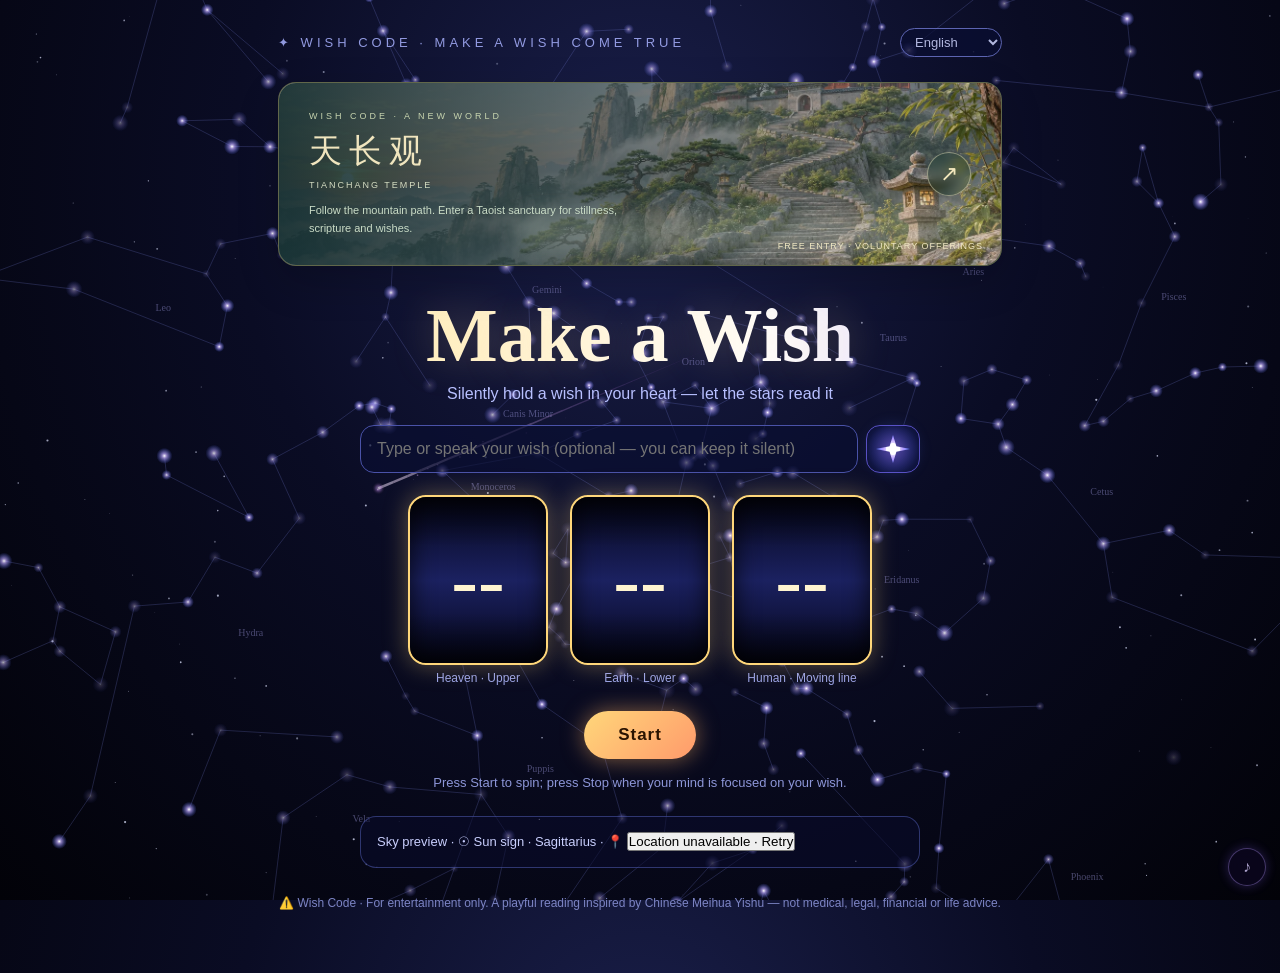
==== commit e15d164a: "Synchronise language preferences across Wish Code and Tianchang Temple" ====
--- a/index.html
+++ b/index.html
@@ -115,7 +115,7 @@
  <section id="result"></section>
  <div class="disc" data-i="disc"></div>
 </div>
-<script>
+<script src="./language.js?v=1"></script><script>
 // IAU 88 constellations: names + line figures (RA/Dec deg, J2000). Source: d3-celestial by Olaf Frohn (BSD-3), github.com/ofrohn/d3-celestial
 const CON=[["And",1,[0.75,43],{"la":"Andromeda","en":"Andromeda","zh":"仙女座","de":"Andromeda","fr":"Andromède","it":"Andromeda","es":"Andrómeda","fi":"Andromeda"},[[[30.97,42.33],[17.43,35.62],[9.83,30.86],[2.1,29.09]],[[14.3,23.42],[11.83,24.27],[9.64,29.31],[9.83,30.86],[9.22,33.72],[-5.47,43.27],[-14.52,42.33]],[[-5.47,43.27],[-4.9,44.33],[-5.61,46.46]],[[17.43,35.62],[14.19,38.5],[12.45,41.08],[17.38,47.24],[24.5,48.63]],[[-4.9,44.33],[-3.49,46.42]]]],["Ant",3,[156,-36],{"la":"Antlia","en":"Antlia","zh":"唧筒座","de":"Luftpumpe","fr":"Machine Pneumatique","it":"Macchina Pneumatica","es":"Máquina Neumática","fi":"Ilmapumppu"},[[[142.31,-35.95],[156.79,-31.07],[164.18,-37.14]]]],["Aps",3,[-120,-74],{"la":"Apus","en":"Apus","zh":"天燕座","de":"Paradiesvogel","fr":"Oiseau de Paradis","it":"Uccello del Paradiso","es":"Ave del Paraíso","fi":"Paratiisilintu"},[[[-138.03,-79.04],[-114.91,-78.7],[-109.23,-77.52],[-111.64,-78.9]]]],["Aqr",2,[-22.5,-5],{"la":"Aquarius","en":"Aquarius","zh":"宝瓶座","de":"Wassermann","fr":"Verseau","it":"Acquario","es":"Acuario","fi":"Vesimies"},[[[-48.08,-9.5],[-46.84,-8.98],[-37.11,-5.57],[-28.55,-0.32],[-24.59,-1.39],[-22.79,-0.02],[-21.16,-0.12],[-16.85,-7.58],[-10.52,-9.18],[-12.64,-21.17]],[[-37.11,-5.57],[-28.39,-13.87]],[[-28.55,-0.32],[-25.79,-7.78]],[[-22.79,-0.02],[-23.68,1.38]],[[-9.26,-20.1],[-10.52,-9.18],[-4.56,-17.82]]]],["Aql",1,[-69,8],{"la":"Aquila","en":"Aquila","zh":"天鹰座","de":"Adler","fr":"Aigle","it":"Aquila","es":"Águila","fi":"Kotka"},[[[-63.44,10.61],[-62.3,8.87],[-61.17,6.41],[-57.17,-0.82],[-61.88,1.01],[-68.63,3.11],[-73.65,13.86],[-62.3,8.87],[-68.63,3.11],[-73.44,-4.88]]]],["Ara",3,[-102,-56],{"la":"Ara","en":"Ara","zh":"天坛座","de":"Altar","fr":"Autel","it":"Altare","es":"Altar","fi":"Alttari"},[[[-98.65,-56.38],[-97.23,-60.68],[-107.55,-59.04],[-105.34,-55.99],[-105.1,-53.16],[-97.04,-49.88],[-98.67,-55.53]]]],["Ari",1,[42,22],{"la":"Aries","en":"Aries","zh":"白羊座","de":"Widder","fr":"Bélier","it":"Ariete","es":"Carnero","fi":"Oinas"},[[[42.5,27.26],[31.79,23.46],[28.66,20.81],[28.38,19.29]]]],["Aur",1,[82.5,37],{"la":"Auriga","en":"Auriga","zh":"御夫座","de":"Fuhrmann","fr":"Cocher","it":"Auriga","es":"Cochero","fi":"Ajomies"},[[[89.88,44.95],[79.17,46.0],[76.63,41.23],[74.25,33.17],[81.57,28.61],[89.93,37.21],[89.88,44.95],[89.88,54.28],[79.17,46.0],[75.49,43.82],[75.62,41.08]]]],["Boo",1,[-136.5,35],{"la":"Bootes","en":"Bootes","zh":"牧夫座","de":"Bärenhüter","fr":"Bouvier","it":"Boote","es":"Boyero","fi":"Karhunvartija"},[[[-153.18,17.46],[-151.33,18.4],[-146.08,19.18],[-142.04,30.37],[-141.98,38.31],[-134.51,40.39],[-131.12,33.31],[-138.75,27.07],[-146.08,19.18],[-139.71,13.73]],[[-141.98,38.31],[-145.9,46.09],[-146.63,51.79],[-143.7,51.85],[-145.9,46.09]]]],["Cae",3,[73.5,-42],{"la":"Caelum","en":"Caelum","zh":"雕具座","de":"Grabstichel","fr":"Burin","it":"Bulino dello Incisore","es":"Cincel","fi":"Veistotaltta"},[[[67.71,-44.95],[70.14,-41.86],[70.51,-37.14],[76.1,-35.48]]]],["Cam",2,[84,72],{"la":"Camelopardalis","en":"Camelopardalis","zh":"鹿豹座","de":"Giraffe","fr":"Girafe","it":"Giraffa","es":"Jirafa","fi":"Kirahvi"},[[[74.32,53.75],[75.85,60.44],[73.51,66.34],[57.59,71.33],[57.38,65.53],[52.27,59.94]],[[73.51,66.34],[94.71,69.32],[105.02,76.98]]]],["Cnc",2,[128.25,27],{"la":"Cancer","en":"Cancer","zh":"巨蟹座","de":"Krebs","fr":"Cancer","it":"Cancro","es":"Cangrejo","fi":"Krapu"},[[[134.62,11.86],[131.17,18.15],[130.82,21.47],[131.67,28.77]],[[131.17,18.15],[124.13,9.19]]]],["CVn",2,[-168,43],{"la":"Canes Venatici","en":"Canes Venatici","zh":"猎犬座","de":"Jagdhunde","fr":"Chiens de Chasse","it":"Cani da Caccia","es":"Lebreles","fi":"Ajokoirat"},[[[-166.0,38.31],[-171.56,41.36]]]],["CMa",1,[97.5,-26],{"la":"Canis Maior","en":"Canis Maior","zh":"大犬座","de":"Großer Hund","fr":"Grand Chien","it":"Cane Maggiore","es":"Perro Mayor","fi":"Iso koira"},[[[95.67,-17.96],[101.29,-16.72],[105.76,-23.83],[107.1,-26.39],[105.43,-27.93],[104.66,-28.97],[95.08,-30.06]],[[111.02,-29.3],[107.1,-26.39]],[[101.29,-16.72],[104.03,-17.05],[105.94,-15.63],[103.55,-12.04],[104.03,-17.05]]]],["CMi",2,[109.5,5],{"la":"Canis Minor","en":"Canis Minor","zh":"小犬座","de":"Kleiner Hund","fr":"Petit Chien","it":"Cane Minore","es":"Perro Menor","fi":"Pieni koira"},[[[114.83,5.22],[111.79,8.29]]]],["Cap",2,[-45,-22],{"la":"Capricornus","en":"Capricornus","zh":"摩羯座","de":"Steinbock","fr":"Capricorne","it":"Capricorno","es":"Capricornio","fi":"Kauris"},[[[-55.59,-12.51],[-54.75,-14.78],[-52.78,-17.81],[-48.48,-25.27],[-47.04,-26.92],[-38.33,-22.41],[-33.24,-16.13],[-34.98,-16.66],[-39.44,-16.83],[-43.51,-17.23],[-55.59,-12.51]]]],["Car",1,[144,-66],{"la":"Carina","en":"Carina","zh":"船底座","de":"Kiel des Schiffs","fr":"Carène","it":"Carena","es":"Carina","fi":"Köli"},[[[99.44,-43.2],[95.99,-52.7],[138.3,-69.72],[153.43,-70.04],[160.74,-64.39],[158.01,-61.69],[154.27,-61.33],[139.27,-59.28],[125.63,-59.51],[119.19,-52.98],[122.38,-47.34],[131.18,-54.71],[139.27,-59.28]],[[160.74,-64.39],[166.64,-62.42],[167.14,-61.95],[168.15,-60.32],[167.15,-58.98],[163.37,-58.85],[158.01,-61.69]]]],["Cas",1,[-6,55.5],{"la":"Cassiopeia","en":"Cassiopeia","zh":"仙后座","de":"Kassiopeia","fr":"Cassiopée","it":"Cassiopeia","es":"Casiopea","fi":"Kassiopeia"},[[[28.6,63.67],[21.45,60.24],[14.18,60.72],[10.13,56.54],[2.29,59.15]]]],["Cen",1,[-160.5,-40],{"la":"Centaurus","en":"Centaurus","zh":"半人马座","de":"Zentaur","fr":"Centaure","it":"Centauro","es":"Centauro","fi":"Kentauri"},[[[170.25,-54.49],[-177.91,-50.72],[-172.99,-50.23],[-169.62,-48.96],[-155.03,-53.47],[-151.12,-47.29],[-152.6,-42.47],[-152.62,-41.69],[-148.33,-36.37],[-141.12,-42.16],[-135.21,-42.1]],[[-152.62,-41.69],[-159.85,-36.71]],[[-140.1,-60.84],[-155.03,-53.47],[-149.04,-60.37]],[[-172.99,-50.23],[-177.09,-52.37],[172.94,-59.44]]]],["Cep",2,[-22.5,71],{"la":"Cepheus","en":"Cepheus","zh":"仙王座","de":"Kepheus","fr":"Céphée","it":"Cefeo","es":"Cefeo","fi":"Kefeus"},[[[-52.6,62.99],[-48.68,61.84],[-40.36,62.59],[-34.12,58.78],[-26.24,57.04],[-27.29,58.2],[-22.71,58.42],[-17.58,66.2],[-5.16,77.63],[-37.84,70.56],[-40.36,62.59]],[[-37.84,70.56],[-17.58,66.2]]]],["Cet",1,[28.5,-5],{"la":"Cetus","en":"Cetus","zh":"鲸鱼座","de":"Walfisch","fr":"Baleine","it":"Balena","es":"Ballena","fi":"Valaskala"},[[[40.83,3.24],[38.97,5.59],[37.04,8.46],[41.24,10.11],[44.93,8.91],[45.57,4.09],[40.83,3.24],[39.87,0.33],[34.84,-2.98],[27.87,-10.34],[26.02,-15.94],[10.9,-17.99],[4.86,-8.82],[17.15,-10.18],[21.01,-8.18],[27.87,-10.34]]]],["Cha",3,[-171,-81],{"la":"Chamaeleon","en":"Chamaeleon","zh":"蝘蜓座","de":"Chamäleon","fr":"Caméléon","it":"Camaleonte","es":"Camaleón","fi":"Kameleontti"},[[[124.63,-76.92],[158.87,-78.61],[161.32,-80.47],[-175.41,-79.31],[179.91,-78.22],[158.87,-78.61]]]],["Cir",3,[-142.5,-67],{"la":"Circinus","en":"Circinus","zh":"圆规座","de":"Zirkel","fr":"Compas","it":"Compasso","es":"Compás","fi":"Harppi"},[[[-130.62,-58.8],[-139.37,-64.98],[-129.16,-59.32]]]],["Col",3,[85.5,-39],{"la":"Columba","en":"Columba","zh":"天鸽座","de":"Taube","fr":"Colombe","it":"Colomba","es":"Paloma","fi":"Kyyhkynen"},[[[95.53,-33.44],[87.74,-35.77],[84.91,-34.07],[82.8,-35.47]],[[87.74,-35.77],[89.79,-42.82]]]],["Com",3,[-166.5,24],{"la":"Coma Berenices","en":"Coma Berenices","zh":"后发座","de":"Haar der Berenike","fr":"Chevelure de Bérénice","it":"Chioma di Berenice","es":"Pelo de Berenice","fi":"Bereniken hiukset"},[[[-162.5,17.53],[-162.03,27.88],[-173.27,28.27]]]],["CrA",3,[-78,-40],{"la":"Corona Australis","en":"Corona Australis","zh":"南冕座","de":"Südliche Krone","fr":"Couronne Australe","it":"Corona Australe","es":"Corona Austral","fi":"Etelän kruunu"},[[[-75.32,-37.11],[-73.4,-37.06],[-72.63,-37.9],[-72.49,-39.34],[-72.91,-40.5],[-74.22,-42.1],[-77.6,-43.43],[-81.62,-42.31]]]],["CrB",2,[-121.5,32],{"la":"Corona Borealis","en":"Corona Borealis","zh":"北冕座","de":"Nördliche Krone","fr":"Couronne Boréale","it":"Corona Boreale","es":"Corona Boreal","fi":"Pohjan kruunu"},[[[-126.77,31.36],[-128.04,29.11],[-126.33,26.71],[-124.31,26.3],[-122.6,26.07],[-120.6,26.88],[-119.64,29.85]]]],["Crv",3,[-174,-19.5],{"la":"Corvus","en":"Corvus","zh":"乌鸦座","de":"Rabe","fr":"Corbeau","it":"Corvo","es":"Cuervo","fi":"Korppi"},[[[-177.9,-24.73],[-177.47,-22.62],[-176.05,-17.54],[-172.53,-16.52],[-171.4,-23.4],[-177.47,-22.62]]]],["Crt",3,[174.75,-15],{"la":"Crater","en":"Crater","zh":"巨爵座","de":"Becher","fr":"Coupe","it":"Coppa","es":"Copa","fi":"Malja"},[[[174.17,-9.8],[171.15,-10.86],[169.84,-14.78],[164.94,-18.3],[167.91,-22.83],[170.84,-18.78],[171.22,-17.68],[176.19,-18.35],[179.0,-17.15]],[[169.84,-14.78],[171.22,-17.68]]]],["Cru",2,[-166.5,-62],{"la":"Crux","en":"Crux","zh":"南十字座","de":"Kreuz des Südens","fr":"Croix du Sud","it":"Croce del Sud","es":"Cruz del Sur","fi":"Etelän risti"},[[[-168.07,-59.69],[-176.21,-58.75]],[[-173.35,-63.1],[-172.21,-57.11]]]],["Cyg",1,[-52.5,50],{"la":"Cygnus","en":"Cygnus","zh":"天鹅座","de":"Schwan","fr":"Cygne","it":"Cigno","es":"Cisne","fi":"Joutsen"},[[[-41.77,30.23],[-48.45,33.97],[-54.44,40.26],[-63.76,45.13],[-67.57,51.73],[-70.72,53.37]],[[-49.64,45.28],[-54.44,40.26],[-60.92,35.08],[-67.32,27.96]]]],["Del",3,[-51,6],{"la":"Delphinus","en":"Delphinus","zh":"海豚座","de":"Delphin","fr":"Dauphin","it":"Delfino","es":"Delfín","fi":"Delfiini"},[[[-51.7,11.3],[-50.61,14.6],[-50.09,15.91],[-48.34,16.12],[-49.14,15.07],[-50.61,14.6]]]],["Dor",3,[76.5,-64],{"la":"Dorado","en":"Dorado","zh":"剑鱼座","de":"Goldfisch","fr":"Dorade","it":"Pesce Dorato","es":"Pez dorado","fi":"Kultakala"},[[[64.01,-51.49],[68.5,-55.05],[83.41,-62.49],[86.19,-65.74],[88.53,-63.09],[83.41,-62.49],[76.38,-57.47],[68.5,-55.05]]]],["Dra",2,[-91.5,64],{"la":"Draco","en":"Draco","zh":"天龙座","de":"Drache","fr":"Dragon","it":"Dragone","es":"Dragón","fi":"Lohikäärme"},[[[-91.62,56.87],[-90.85,51.49],[-97.39,52.3],[-96.93,55.17],[-91.62,56.87],[-71.86,67.66],[-84.81,71.34],[-102.8,65.71],[-114.0,61.51],[-119.53,58.57],[-128.77,58.97],[-148.9,64.38],[-171.63,69.79],[172.85,69.33]],[[-84.81,71.34],[-84.74,72.73]],[[-71.86,67.66],[-62.96,70.27]]]],["Equ",3,[-39.75,11.5],{"la":"Equuleus","en":"Equuleus","zh":"小马座","de":"Füllen","fr":"Petit Cheval","it":"Cavallo","es":"Caballito","fi":"Pieni hevonen"},[[[-41.04,5.25],[-41.38,10.01],[-42.41,10.13]]]],["Eri",1,[52.5,-18],{"la":"Eridanus","en":"Eridanus","zh":"波江座","de":"Eridanus","fr":"Eridan","it":"Fiume Eridano","es":"Erídano","fi":"Eridanus"},[[[76.96,-5.09],[71.38,-3.25],[69.08,-3.35],[62.97,-6.84],[59.51,-13.51],[56.54,-12.1],[55.81,-9.76],[53.23,-9.46],[44.11,-8.9],[41.03,-13.86],[41.28,-18.57],[45.6,-23.62],[49.88,-21.76],[53.45,-21.63],[56.71,-23.25],[68.89,-30.56],[66.01,-34.02],[64.47,-33.8],[57.36,-36.2],[54.27,-40.27],[49.98,-43.07],[44.57,-40.3],[40.17,-39.86],[36.75,-47.7],[34.13,-51.51],[28.99,-51.61],[24.43,-57.24]]]],["For",3,[40.5,-28],{"la":"Fornax","en":"Fornax","zh":"天炉座","de":"Chemischer Ofen","fr":"Fourneau","it":"Fornace","es":"Horno","fi":"Sulatusuuni"},[[[48.02,-28.99],[42.27,-32.41],[31.12,-29.3]]]],["Gem",1,[107.25,23.5],{"la":"Gemini","en":"Gemini","zh":"双子座","de":"Zwillinge","fr":"Gémeaux","it":"Gemelli","es":"Gemelos","fi":"Kaksoset"},[[[93.72,22.51],[95.74,22.51],[100.98,25.13],[107.78,30.25],[113.65,31.89],[116.33,28.03],[113.98,26.9],[110.03,21.98],[106.03,20.57],[99.43,16.4],[101.32,12.9]],[[110.03,21.98],[109.52,16.54]]]],["Gru",3,[-18,-41.5],{"la":"Grus","en":"Grus","zh":"天鹤座","de":"Kranich","fr":"Grue","it":"Gru","es":"Grulla","fi":"Kurki"},[[[-14.78,-52.75],[-17.86,-51.32],[-19.33,-46.88],[-22.56,-43.75],[-27.94,-46.96],[-19.33,-46.88]],[[-22.68,-43.5],[-26.1,-41.35],[-28.47,-39.54],[-31.52,-37.36]]]],["Her",2,[-106.5,35],{"la":"Hercules","en":"Hercules","zh":"武仙座","de":"Herkules","fr":"Hercule","it":"Ercole","es":"Hércules","fi":"Herkules"},[[[-114.52,19.15],[-112.44,21.49],[-109.68,31.6],[-109.28,38.92],[-111.47,42.44],[-115.06,46.31],[-117.81,44.93],[-121.83,42.45]],[[-109.68,31.6],[-104.93,30.93]],[[-109.28,38.92],[-101.24,36.81]],[[-90.94,37.25],[-99.08,37.15],[-101.24,36.81],[-104.93,30.93],[-101.24,24.84],[-93.39,27.72],[-90.56,29.25],[-88.11,28.76]],[[-101.34,14.39],[-112.44,21.49]]]],["Hor",3,[51,-52],{"la":"Horologium","en":"Horologium","zh":"时钟座","de":"Pendeluhr","fr":"Horloge","it":"Orologio","es":"Reloj","fi":"Heilurikello"},[[[63.5,-42.29],[40.64,-50.8],[39.35,-52.54],[40.17,-54.55],[45.9,-59.74],[44.7,-64.07]]]],["Hya",2,[150,-22],{"la":"Hydra","en":"Hydra","zh":"长蛇座","de":"Wasserschlange","fr":"Hydre Femelle","it":"Idra femmina","es":"Hidra","fi":"Vesikäärme"},[[[131.69,6.42],[132.11,5.84],[130.81,3.4],[129.69,3.34],[129.41,5.7],[131.69,6.42],[133.85,5.95],[138.59,2.31],[144.96,-1.14],[141.9,-8.66],[147.87,-14.85],[152.65,-12.35],[156.52,-16.84],[162.41,-16.19],[173.25,-31.86],[178.23,-33.91],[-160.27,-23.17],[-148.41,-26.68],[-137.43,-27.96]]]],["Hyi",3,[34.5,-72],{"la":"Hydrus","en":"Hydrus","zh":"水蛇座","de":"Kleine Männliche Wasserschlange","fr":"Hydre Mâle","it":"Idra maschio","es":"Hidra Macho","fi":"Etelän vesikäärme"},[[[6.44,-77.25],[56.81,-74.24],[39.9,-68.27],[35.44,-68.66],[28.73,-67.65],[29.69,-61.57]]]],["Ind",3,[-42,-55.5],{"la":"Indus","en":"Indus","zh":"印第安座","de":"Inder","fr":"Indien","it":"Indiano","es":"Indio","fi":"Intiaani"},[[[-50.61,-47.29],[-48.99,-51.92],[-46.3,-58.45],[-30.52,-54.99],[-40.03,-53.45],[-50.61,-47.29]]]],["Lac",3,[-18,47],{"la":"Lacerta","en":"Lacerta","zh":"蝎虎座","de":"Eidechse","fr":"Lézard","it":"Lucertola","es":"Lagarto","fi":"Sisilisko"},[[[-24.11,52.23],[-22.18,50.28],[-22.62,47.71],[-24.74,46.54],[-22.38,43.12],[-19.87,44.28],[-22.62,47.71],[-23.87,49.48],[-24.11,52.23]],[[-22.38,43.12],[-26.53,39.71],[-26.01,37.75]]]],["Leo",1,[159,15],{"la":"Leo","en":"Leo","zh":"狮子座","de":"Löwe","fr":"Lion","it":"Leone","es":"León","fi":"Leijona"},[[[152.09,11.97],[151.83,16.76],[154.99,19.84],[168.53,20.52],[177.26,14.57],[168.56,15.43],[152.09,11.97]],[[154.99,19.84],[154.17,23.42],[148.19,26.01],[146.46,23.77]]]],["LMi",3,[157.5,30],{"la":"Leo Minor","en":"Leo Minor","zh":"小狮座","de":"Kleiner Löwe","fr":"Petit Lion","it":"Leone Minore","es":"León Menor","fi":"Pieni leijona"},[[[151.86,35.24],[156.48,33.8],[163.33,34.21],[156.97,36.71],[151.86,35.24],[143.56,36.4]]]],["Lep",3,[88.5,-25],{"la":"Lepus","en":"Lepus","zh":"天兔座","de":"Hase","fr":"Lièvre","it":"Lepre","es":"Conejo","fi":"Jänis"},[[[91.54,-14.94],[89.1,-14.17],[86.74,-14.82],[83.18,-17.82],[78.23,-16.21],[76.37,-22.37],[82.06,-20.76],[86.12,-22.45],[87.83,-20.88]],[[78.31,-12.94],[78.23,-16.21],[79.89,-13.18]]]],["Lib",2,[-129,-26],{"la":"Libra","en":"Libra","zh":"天秤座","de":"Waage","fr":"Balance","it":"Bilancia","es":"Balanza","fi":"Vaaka"},[[[-133.98,-25.28],[-137.28,-16.04],[-130.75,-9.38],[-126.12,-14.79],[-125.74,-28.14],[-125.34,-29.78]],[[-137.28,-16.04],[-126.12,-14.79]]]],["Lup",3,[-131.25,-35],{"la":"Lupus","en":"Lupus","zh":"豺狼座","de":"Wolf","fr":"Loup","it":"Lupo","es":"Lobo","fi":"Susi"},[[[-122.26,-33.63],[-125.06,-34.41],[-129.55,-36.26],[-129.66,-40.65],[-135.37,-43.13],[-139.52,-47.39],[-131.93,-52.1],[-130.37,-47.88],[-129.33,-44.69],[-126.21,-41.17],[-119.97,-38.4],[-118.35,-36.8]],[[-129.66,-40.65],[-126.21,-41.17]]]],["Lyn",3,[121.5,49],{"la":"Lynx","en":"Lynx","zh":"天貓座","de":"Luchs","fr":"Lynx","it":"Lince","es":"Lince","fi":"Ilves"},[[[94.91,59.01],[104.32,58.42],[111.68,49.21],[125.71,43.19],[135.16,41.78],[139.71,36.8],[140.26,34.39]]]],["Lyr",2,[-81,30],{"la":"Lyra","en":"Lyra","zh":"天琴座","de":"Leier","fr":"Lyre","it":"Lira","es":"Lira","fi":"Lyyra"},[[[-78.81,37.61],[-78.91,39.61],[-80.77,38.78],[-78.81,37.61],[-76.37,36.9],[-75.26,32.69],[-77.48,33.36],[-78.81,37.61]]]],["Men",3,[82.5,-80],{"la":"Mensa","en":"Mensa","zh":"山案座","de":"Tafelberg","fr":"Table","it":"Mensa","es":"Mesa","fi":"Pöytävuori"},[[[92.56,-74.75],[82.97,-76.34],[73.8,-74.94],[75.68,-71.31]]]],["Mic",3,[-43.5,-37],{"la":"Microscopium","en":"Microscopium","zh":"显微镜座","de":"Mikroskop","fr":"Microscope","it":"Microscopio","es":"Microscopio","fi":"Mikroskooppi"},[[[-47.51,-33.78],[-47.88,-43.99],[-39.81,-40.81],[-40.52,-32.17],[-44.68,-32.26],[-47.51,-33.78]]]],["Mon",2,[114.75,-6],{"la":"Monoceros","en":"Monoceros","zh":"麒麟座","de":"Einhorn","fr":"Licorne","it":"Unicorno","es":"Unicornio","fi":"Yksisarvinen"},[[[115.31,-9.55],[122.15,-2.98],[107.97,-0.49],[97.2,-7.03],[93.71,-6.27]],[[107.97,-0.49],[101.97,2.41],[95.94,4.59],[98.23,7.33],[100.24,9.9]]]],["Mus",3,[-165,-73],{"la":"Musca","en":"Musca","zh":"苍蝇座","de":"Fliege","fr":"Mouche","it":"Mosca","es":"Mosca","fi":"Kärpänen"},[[[176.4,-66.73],[-175.61,-67.96],[-170.7,-69.14],[-168.43,-68.11],[-164.43,-71.55],[-171.88,-72.13],[-170.7,-69.14]]]],["Nor",3,[-117,-52],{"la":"Norma","en":"Norma","zh":"矩尺座","de":"Winkelmaß","fr":"Règle","it":"Squadra","es":"Escuadra","fi":"Kulmaviivoitin"},[[[-118.38,-45.17],[-113.2,-47.55],[-115.04,-50.16],[-119.2,-49.23],[-118.38,-45.17]]]],["Oct",3,[-60,-80],{"la":"Octans","en":"Octans","zh":"南极座","de":"Oktant","fr":"Octant","it":"Ottante","es":"Bastón","fi":"Oktantti"},[[[-143.27,-83.67],[-18.49,-81.38],[-34.63,-77.39],[-143.27,-83.67]]]],["Oph",2,[-102,3],{"la":"Ophiuchus","en":"Ophiuchus","zh":"蛇夫座","de":"Schlangenträger","fr":"Ophiuchus","it":"Ofiucho","es":"Ofiuco","fi":"Käärmeenkantaja"},[[[-90.24,-9.77],[-93.03,2.71],[-94.13,4.57],[-96.27,12.56],[-105.58,9.38],[-112.27,1.98],[-116.41,-3.69],[-115.42,-4.69],[-110.71,-10.57],[-102.41,-15.72]],[[-105.58,9.38],[-110.71,-10.57],[-112.22,-16.61],[-113.24,-18.46],[-113.97,-20.04],[-113.6,-23.45]],[[-94.13,4.57],[-102.41,-15.72],[-99.5,-25.0],[-98.16,-29.87]]]],["Ori",1,[84,13],{"la":"Orion","en":"Orion","zh":"猎户座","de":"Orion","fr":"Orion","it":"Orione","es":"Orión","fi":"Orion"},[[[91.89,14.77],[88.6,20.28],[90.98,20.14],[92.98,14.21],[90.6,9.65],[88.79,7.41],[81.28,6.35],[73.72,10.15]],[[74.64,1.71],[73.56,2.44],[72.8,5.61],[72.46,6.96],[72.65,8.9],[73.72,10.15],[74.09,13.51],[76.14,15.4],[77.42,15.6]],[[78.63,-8.2],[81.12,-2.4],[83.0,-0.3],[81.28,6.35],[83.78,9.93],[88.79,7.41],[85.19,-1.94],[86.94,-9.67]],[[85.19,-1.94],[84.05,-1.2],[83.0,-0.3]]]],["Pav",2,[-63,-62],{"la":"Pavo","en":"Pavo","zh":"孔雀座","de":"Pfau","fr":"Paon","it":"Pavone","es":"Pavo","fi":"Riikinkukko"},[[[-53.59,-56.74],[-48.76,-66.2],[-57.82,-66.18],[-76.95,-62.19],[-84.19,-61.49],[-87.85,-63.67],[-93.57,-64.72],[-79.24,-71.43],[-59.85,-72.91],[-48.76,-66.2],[-38.39,-65.37]]]],["Peg",1,[-25.5,16],{"la":"Pegasus","en":"Pegasus","zh":"飞马座","de":"Pegasus","fr":"Pégase","it":"Pegaso","es":"Pegaso","fi":"Pegasus"},[[[-27.5,33.18],[-19.25,30.22],[-14.06,28.08],[2.1,29.09],[3.31,15.18],[-13.81,15.21],[-18.33,12.17],[-19.63,10.83],[-27.45,6.2],[-33.95,9.88]],[[-13.81,15.21],[-14.06,28.08],[-17.5,24.6],[-18.37,23.57],[-28.25,25.35],[-33.84,25.64]]]],["Per",1,[66,45],{"la":"Perseus","en":"Perseus","zh":"英仙座","de":"Perseus","fr":"Persée","it":"Perseo","es":"Perseo","fi":"Perseus"},[[[56.08,32.29],[58.53,31.88],[59.74,35.79],[59.46,40.01],[56.3,42.58],[55.73,47.79],[54.12,48.19],[51.08,49.86],[46.2,53.51],[42.67,55.9],[43.56,52.76],[47.27,49.61],[47.37,44.86],[47.04,40.96],[47.82,39.61],[46.29,38.84],[44.69,39.66],[44.92,41.03],[47.04,40.96]],[[61.65,50.35],[63.72,48.41],[62.17,47.71],[55.73,47.79]],[[47.27,49.61],[41.05,49.23],[25.92,50.69]]]],["Phe",2,[16.5,-43],{"la":"Phoenix","en":"Phoenix","zh":"凤凰座","de":"Phoenix","fr":"Phénix","it":"Fenice","es":"Fénix","fi":"Feeniks"},[[[6.57,-42.31],[16.52,-46.72],[22.09,-43.32],[22.81,-49.07],[17.1,-55.25],[16.52,-46.72],[2.35,-45.75],[6.57,-42.31]]]],["Pic",3,[82.5,-50],{"la":"Pictor","en":"Pictor","zh":"绘架座","de":"Maler","fr":"Peintre","it":"Pittore","es":"Paleta del Pintor","fi":"Maalari"},[[[102.05,-61.94],[87.46,-56.17],[86.82,-51.07]]]],["Psc",2,[19.5,15],{"la":"Pisces","en":"Pisces","zh":"双鱼座","de":"Fische","fr":"Poissons","it":"Pesci","es":"Peces","fi":"Kalat"},[[[18.44,24.58],[17.92,30.09],[19.87,27.26],[18.44,24.58],[17.86,21.03],[22.87,15.35],[26.35,9.16],[30.51,2.76],[28.39,3.19],[25.36,5.49],[22.55,6.14],[18.43,7.58],[15.74,7.89],[12.17,7.59],[-0.17,6.86],[-5.01,5.63],[-8.01,6.38],[-9.91,5.38],[-10.71,3.28],[-8.27,1.26],[-4.49,1.78],[-3.4,3.49],[-5.01,5.63]],[[-10.71,3.28],[-14.03,3.82]]]],["PsA",2,[-27,-29],{"la":"Piscis Austrinus","en":"Piscis Austrinus","zh":"南鱼座","de":"Südlicher Fisch","fr":"Poisson Austral","it":"Pesce Australe","es":"Pez Austral","fi":"Etelän kala"},[[[-19.84,-27.04],[-15.59,-29.62],[-16.01,-32.54],[-16.87,-32.88],[-22.12,-32.35],[-27.9,-32.99],[-33.76,-33.03],[-33.07,-30.9],[-27.9,-32.99],[-19.84,-27.04]]]],["Pup",2,[111,-46],{"la":"Puppis","en":"Puppis","zh":"船尾座","de":"Achterdeck","fr":"Poupe","it":"Poppa","es":"Popa","fi":"Peräkeula"},[[[99.44,-43.2],[109.29,-37.1],[113.85,-28.37],[114.71,-26.8],[117.32,-24.86],[119.21,-22.88],[121.89,-24.3],[120.9,-40.0],[122.38,-47.34]],[[117.32,-24.86],[117.02,-25.94],[115.95,-28.95],[113.85,-28.37]]]],["Pyx",3,[132,-24],{"la":"Pyxis","en":"Pyxis","zh":"罗盘座","de":"Schiffskompass","fr":"Boussole","it":"Bussola","es":"Brújula","fi":"Kompassi"},[[[120.9,-40.0],[130.03,-35.31],[130.9,-33.19],[132.63,-27.71]]]],["Ret",3,[55.5,-61],{"la":"Reticulum","en":"Reticulum","zh":"网罟座","de":"Netz","fr":"Réticule","it":"Reticolo","es":"Retículo","fi":"Verkko"},[[[63.61,-62.47],[64.12,-59.3],[59.69,-61.4],[56.05,-64.81],[63.61,-62.47]]]],["Sge",3,[-69,18],{"la":"Sagitta","en":"Sagitta","zh":"天箭座","de":"Pfeil","fr":"Flèche","it":"Freccia","es":"Flecha","fi":"Nuoli"},[[[-64.98,18.01],[-63.15,18.53],[-60.31,19.49]],[[-64.74,17.48],[-63.15,18.53]]]],["Sgr",1,[-67.5,-34],{"la":"Sagittarius","en":"Sagittarius","zh":"人马座","de":"Schütze","fr":"Sagittaire","it":"Sagittario","es":"Sagitario","fi":"Jousimies"},[[[-85.59,-36.76],[-83.96,-34.38],[-84.75,-29.83],[-83.01,-25.42],[-86.56,-21.06]],[[-69.34,-44.46],[-69.03,-40.62],[-74.35,-29.88],[-78.59,-26.99],[-83.01,-25.42]],[[-61.18,-41.87],[-60.07,-35.28],[-61.04,-26.3],[-65.82,-24.88],[-68.68,-24.51],[-71.11,-25.26],[-76.18,-26.3],[-78.59,-26.99],[-84.75,-29.83],[-88.55,-30.42],[-83.96,-34.38],[-74.35,-29.88],[-73.27,-27.67],[-76.18,-26.3],[-73.83,-21.74],[-72.56,-21.02],[-70.59,-18.95],[-69.58,-17.85],[-69.57,-15.96]],[[-73.83,-21.74],[-75.57,-21.11],[-76.46,-22.74],[-76.18,-26.3]]]],["Sco",1,[-111,-38],{"la":"Scorpius","en":"Scorpius","zh":"天蝎座","de":"Skorpion","fr":"Scorpion","it":"Scorpione","es":"Escorpión","fi":"Skorpioni"},[[[-120.29,-26.11],[-119.92,-22.62],[-118.64,-19.81]],[[-119.92,-22.62],[-114.7,-25.59],[-112.65,-26.43],[-111.03,-28.22],[-107.46,-34.29],[-107.03,-38.05],[-106.35,-42.36],[-101.96,-43.24],[-95.67,-43.0],[-93.1,-40.13],[-94.38,-39.03],[-96.6,-37.1]]]],["Scl",3,[1.5,-33],{"la":"Sculptor","en":"Sculptor","zh":"玉夫座","de":"Bildhauer","fr":"Sculpteur","it":"Scultore","es":"Escultor","fi":"Kuvanveistäjä"},[[[14.65,-29.36],[-2.77,-28.13],[-10.29,-32.53],[-6.76,-37.82]]]],["Sct",3,[-78,-12.5],{"la":"Scutum","en":"Scutum","zh":"盾牌座","de":"Schild","fr":"Écu de Sobieski","it":"Scudo","es":"Escudo","fi":"Kilpi"},[[[-81.2,-8.24],[-78.21,-4.75],[-79.43,-9.05],[-82.7,-14.57],[-81.2,-8.24]]]],["Ser",3,[-127.5,5],{"la":"Serpens","en":"Serpens","zh":"巨蛇座","de":"Schlange","fr":"Serpent","it":"Serpente","es":"Serpiente","fi":"Käärme"},[[[-102.41,-15.72],[-95.6,-15.4],[-90.24,-9.77],[-89.23,-8.18],[-84.67,-2.9],[-75.95,4.2]]]],["Ser",3,[-79.5,3],{"la":"Serpens","en":"Serpens","zh":"巨蛇座","de":"Schlange","fr":"Serpent","it":"Serpente","es":"Serpiente","fi":"Käärme"},[[[-102.41,-15.72],[-95.6,-15.4],[-90.24,-9.77],[-89.23,-8.18],[-84.67,-2.9],[-75.95,4.2]]]],["Sex",3,[157.5,-7],{"la":"Sextans","en":"Sextans","zh":"六分仪座","de":"Sextant","fr":"Sextant","it":"Sestante","es":"Sextante","fi":"Sekstantti"},[[[151.98,-0.37],[148.13,-8.11],[157.37,-2.74],[157.57,-0.64]]]],["Tau",1,[54,15],{"la":"Taurus","en":"Taurus","zh":"金牛座","de":"Stier","fr":"Taureau","it":"Toro","es":"Toro","fi":"Härkä"},[[[84.41,21.14],[68.98,16.51],[67.17,15.87],[64.95,15.63],[65.73,17.54],[67.15,19.18],[81.57,28.61]],[[64.95,15.63],[60.17,12.49],[51.79,9.73],[60.79,5.99]],[[51.79,9.73],[51.2,9.03],[54.22,0.4]]]],["Tel",3,[-82.5,-54],{"la":"Telescopium","en":"Telescopium","zh":"望遠镜座","de":"Teleskop","fr":"Télescope","it":"Telescopio","es":"Telescopio","fi":"Kaukoputki"},[[[-87.19,-45.95],[-83.26,-45.97],[-82.79,-49.07]]]],["Tri",3,[27,34],{"la":"Triangulum","en":"Triangulum","zh":"三角座","de":"Dreieck","fr":"Triangle","it":"Triangolo","es":"Triángulo","fi":"Kolmio"},[[[28.27,29.58],[32.39,34.99],[34.33,33.85],[28.27,29.58]]]],["TrA",2,[-120,-67.5],{"la":"Triangulum Australe","en":"Triangulum Australe","zh":"南三角座","de":"Südliches Dreieck","fr":"Triangle Austral","it":"Triangolo Australe","es":"Triángulo Austral","fi":"Etelän kolmio"},[[[-107.83,-69.03],[-121.21,-63.43],[-130.27,-68.68],[-107.83,-69.03]]]],["Tuc",3,[-12,-64],{"la":"Tucana","en":"Tucana","zh":"杜鹃座","de":"Tukan","fr":"Toucan","it":"Tucano","es":"Tucán","fi":"Tukaani"},[[[-25.37,-60.26],[-10.64,-58.24],[7.89,-62.96],[5.02,-64.87],[-0.02,-65.58],[-23.17,-64.97],[-25.37,-60.26]]]],["UMa",1,[165,48],{"la":"Ursa Maior","en":"Ursa Maior","zh":"大熊座","de":"Großer Bär","fr":"Grande Ourse","it":"Orsa Maggiore","es":"Osa Mayor","fi":"Iso karhu"},[[[-176.14,57.03],[165.93,61.75],[165.46,56.38],[178.46,53.69],[-176.14,57.03],[-166.49,55.96],[-159.02,54.93],[-153.11,49.31]],[[178.46,53.69],[176.51,47.78],[169.62,33.09],[169.55,31.53]],[[176.51,47.78],[167.42,44.5],[155.58,41.5]],[[167.42,44.5],[154.27,42.91]],[[165.93,61.75],[142.88,63.06],[127.57,60.72],[147.75,59.04],[165.46,56.38]],[[165.46,56.38],[148.03,54.06],[143.21,51.68],[134.8,48.04]],[[135.91,47.16],[143.21,51.68]]]],["UMi",2,[-133.5,68],{"la":"Ursa Minor","en":"Ursa Minor","zh":"小熊座","de":"Kleiner Bär","fr":"Petite Ourse","it":"Orsa Minore","es":"Osa Menor","fi":"Pieni karhu"},[[[-123.99,77.79],[-115.62,75.76],[-129.82,71.83],[-137.32,74.16],[-123.99,77.79],[-108.51,82.04],[-96.95,86.59],[37.95,89.26]]]],["Vel",2,[143.25,-46],{"la":"Vela","en":"Vela","zh":"船帆座","de":"Segel","fr":"Voiles","it":"Vela","es":"Vela","fi":"Purje"},[[[131.18,-54.71],[140.53,-55.01],[149.22,-54.57],[161.69,-49.42],[153.68,-42.12],[142.68,-40.47],[137.0,-43.43],[122.38,-47.34]]]],["Vir",1,[-160.5,-4],{"la":"Virgo","en":"Virgo","zh":"处女座","de":"Jungfrau","fr":"Vierge","it":"Vergine","es":"Virgen","fi":"Neitsyt"},[[[176.46,6.53],[177.67,1.76],[-175.02,-0.67],[-169.58,-1.45],[-162.51,-5.54],[-158.7,-11.16],[-146.0,-6.0],[-139.23,-5.66]],[[-164.46,10.96],[-166.1,3.4],[-169.58,-1.45]],[[-162.51,-5.54],[-156.33,-0.6],[-149.59,1.54],[-138.44,1.89]]]],["Vol",3,[111,-73],{"la":"Volans","en":"Volans","zh":"飞鱼座","de":"Fliegender Fisch","fr":"Poisson Volant","it":"Pesce volante","es":"Pez Volador","fi":"Lentokala"},[[[135.61,-66.4],[126.43,-66.14],[121.98,-68.62],[109.21,-67.96],[107.19,-70.5],[121.98,-68.62],[135.61,-66.4]]]],["Vul",3,[-64.5,21],{"la":"Vulpecula","en":"Vulpecula","zh":"狐狸座","de":"Fuchs","fr":"Petit Renard","it":"Volpetta","es":"Zorro","fi":"Kettu"},[[[-70.95,21.39],[-67.82,24.66],[-61.63,24.08],[-59.72,27.75],[-56.06,27.81]]]]];
 const L={};
@@ -724,12 +724,12 @@
 Object.assign(L,extraLocales);
 const ORDER=['en','zh','de','it','fr','es','pt','sv','fi',...Object.keys(extraLocales)];
 const f=(s,o)=>s.replace(/\{(\w+)\}/g,(_,k)=>o[k]??'');
-let lang=(()=>{const q=new URLSearchParams(location.search).get('lang');return ORDER.includes(q)?q:'en'})();
+let lang=WishLanguage.initial();
 let spinning=false,timers=[],cur=[0,0,0],last=null,openCat=null;
 const $=id=>document.getElementById(id);
 ORDER.forEach(k=>{const o=document.createElement('option');o.value=k;o.textContent=L[k].name;$('langSel').appendChild(o)});
 function applyLang(){const U=L[lang].ui;$('langSel').value=lang;document.querySelectorAll('[data-i]').forEach(e=>e.textContent=U[e.dataset.i]);$('wishIn').placeholder=U.ph;$('brandSub').textContent=U.brandSub;document.title='Wish Code · '+U.brandSub+' — Make a wish come true';document.documentElement.lang=L[lang].voice;document.documentElement.dir=['ar','fa'].includes(lang)?'rtl':'ltr';setBtn();$('micBtn').title=U.mic;$('micBtn').setAttribute('aria-label',U.mic);renderSkyPanel();if(last)render(last)}
-$('langSel').onchange=e=>{lang=e.target.value;const url=new URL(location.href);url.searchParams.set('lang',lang);history.replaceState(null,'',url);try{projectSky()}catch(_){};TTS.stop();applyLang()};
+$('langSel').onchange=e=>{lang=e.target.value;WishLanguage.select(lang);try{projectSky()}catch(_){};TTS.stop();applyLang()};
 const rnd=()=>1+Math.floor(Math.random()*99);
 function setBtn(){const b=$('spinBtn');b.textContent=spinning?L[lang].ui.stop:L[lang].ui.start;b.classList.toggle('running',spinning)}
 function start(){if(spinning||stopping)return;spinning=true;TTS.stop();$('result').style.display='none';$('home').style.display='block';last=null;openCat=null;setBtn();
@@ -982,6 +982,6 @@
 TTS.speak=function(){if(!on){on=true;BGM.duck()}const r=sp.apply(this,arguments);Promise.resolve(r).then(end,end);return r};TTS.stop=function(){stp();end()};}
 const ls=document.getElementById('langSel');ls&&ls.addEventListener('change',()=>setTimeout(lab,0));})();</script>
 <script id="tianchang-entry-i18n">
-(()=>{const copy={zh:['循山而上，山门为你而开。静坐、诵经，让心愿在此生长。','免费入观 · 自愿随喜'],en:['Follow the mountain path. Enter a Taoist sanctuary for stillness, scripture and wishes.','FREE ENTRY · VOLUNTARY OFFERINGS'],de:['Folge dem Bergpfad. Ein daoistischer Ort für Ruhe, heilige Texte und Wünsche.','EINTRITT FREI · FREIWILLIGE GABEN'],fr:['Suivez le sentier. Un sanctuaire taoïste pour le calme, la lecture et les vœux.','ENTRÉE LIBRE · OFFRANDES VOLONTAIRES'],it:['Segui il sentiero. Un santuario taoista per la quiete, la lettura e i desideri.','INGRESSO GRATUITO · OFFERTE LIBERE'],es:['Sigue el sendero. Un santuario taoísta para la calma, la lectura y los deseos.','ENTRADA GRATUITA · OFRENDAS VOLUNTARIAS'],pt:['Siga o caminho. Um santuário taoista para a serenidade, a leitura e os desejos.','ENTRADA GRATUITA · OFERTAS VOLUNTÁRIAS'],sv:['Följ bergsstigen. En daoistisk fristad för stillhet, läsning och önskningar.','FRITT INTRÄDE · FRIVILLIGA GÅVOR'],fi:['Seuraa vuoripolkua. Taolainen tyyssija rauhalle, lukemiselle ja toiveille.','VAPAA PÄÄSY · VAPAAEHTOISET LAHJAT']};const select=document.getElementById('langSel');function update(){const value=select?.value||'en',c=extraLocales[value]?.temple||copy[value]||copy.en;document.getElementById('tcDesc').textContent=c[0];document.getElementById('tcFree').textContent=c[1];document.getElementById('tianchangEntry').setAttribute('aria-label','天长观 · Tianchang Temple · '+c[1]);document.getElementById('tianchangEntry').href='./tianchang/?enter=1&lang='+(value==='zh'?'zh':'en')}select?.addEventListener('change',update);update()})();
+(()=>{const copy={zh:['循山而上，山门为你而开。静坐、诵经，让心愿在此生长。','免费入观 · 自愿随喜'],en:['Follow the mountain path. Enter a Taoist sanctuary for stillness, scripture and wishes.','FREE ENTRY · VOLUNTARY OFFERINGS'],de:['Folge dem Bergpfad. Ein daoistischer Ort für Ruhe, heilige Texte und Wünsche.','EINTRITT FREI · FREIWILLIGE GABEN'],fr:['Suivez le sentier. Un sanctuaire taoïste pour le calme, la lecture et les vœux.','ENTRÉE LIBRE · OFFRANDES VOLONTAIRES'],it:['Segui il sentiero. Un santuario taoista per la quiete, la lettura e i desideri.','INGRESSO GRATUITO · OFFERTE LIBERE'],es:['Sigue el sendero. Un santuario taoísta para la calma, la lectura y los deseos.','ENTRADA GRATUITA · OFRENDAS VOLUNTARIAS'],pt:['Siga o caminho. Um santuário taoista para a serenidade, a leitura e os desejos.','ENTRADA GRATUITA · OFERTAS VOLUNTÁRIAS'],sv:['Följ bergsstigen. En daoistisk fristad för stillhet, läsning och önskningar.','FRITT INTRÄDE · FRIVILLIGA GÅVOR'],fi:['Seuraa vuoripolkua. Taolainen tyyssija rauhalle, lukemiselle ja toiveille.','VAPAA PÄÄSY · VAPAAEHTOISET LAHJAT']};const select=document.getElementById('langSel');function update(){const value=select?.value||'en',c=extraLocales[value]?.temple||copy[value]||copy.en;document.getElementById('tcDesc').textContent=c[0];document.getElementById('tcFree').textContent=c[1];document.getElementById('tianchangEntry').setAttribute('aria-label','天长观 · Tianchang Temple · '+c[1]);document.getElementById('tianchangEntry').href='./tianchang/?enter=1&lang='+value}select?.addEventListener('change',update);update()})();
 </script></body></html>
 
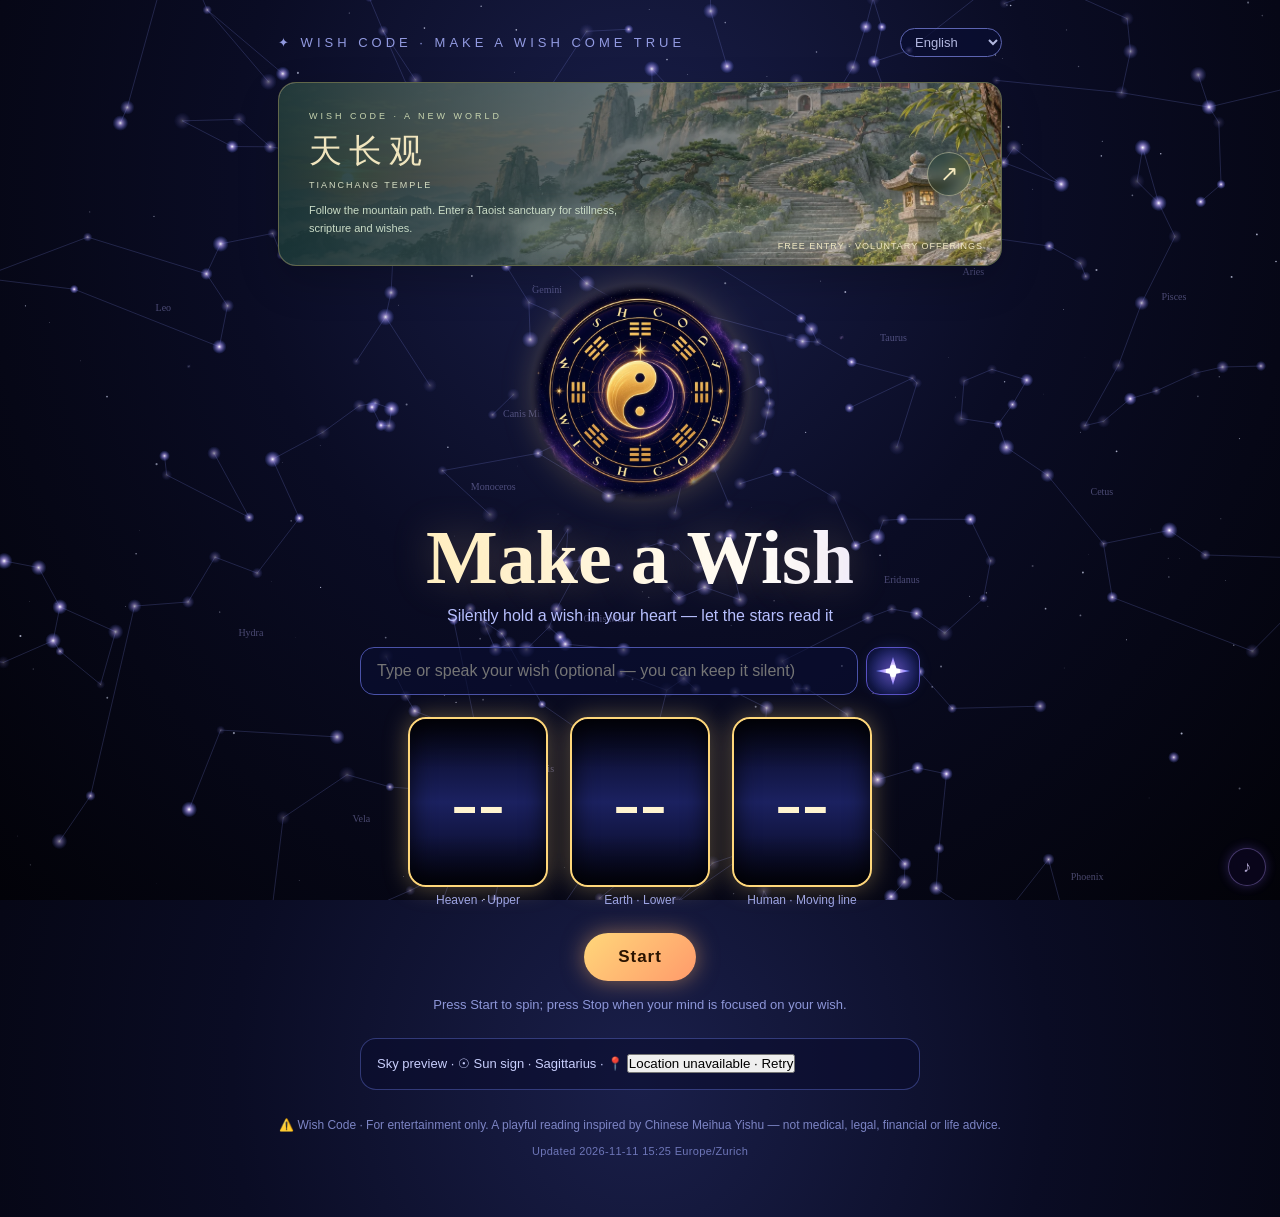
==== commit a701a023: "v0.9.2: official Wish Code logo, favicon, og:image and last-updated timestamp Add the circular hero " ====
--- a/index.html
+++ b/index.html
@@ -5,8 +5,15 @@
 <meta property="og:type" content="website"><meta property="og:site_name" content="Wish Code">
 <meta property="og:title" content="Wish Code · 心愿密码 — Make a wish come true">
 <meta property="og:description" content="Make a wish, spin the stars, and let 3,000 years of I Ching wisdom read it. Free, in 9 languages.">
-<meta property="og:url" content="https://j19-plusone.github.io/wish-code-20261024/">
-<meta name="twitter:card" content="summary"><meta name="twitter:title" content="Wish Code · 心愿密码 — Make a wish come true"><meta name="theme-color" content="#0a0c24">
+<meta property="og:url" content="https://wishcode.ch/">
+<meta property="og:image" content="https://wishcode.ch/assets/og-image_20261111.png">
+<meta property="og:image:width" content="1200"><meta property="og:image:height" content="630">
+<meta name="twitter:card" content="summary_large_image"><meta name="twitter:title" content="Wish Code · 心愿密码 — Make a wish come true">
+<meta name="twitter:image" content="https://wishcode.ch/assets/og-image_20261111.png">
+<meta name="theme-color" content="#0a0c24">
+<link rel="canonical" href="https://wishcode.ch/">
+<link rel="icon" type="image/png" sizes="32x32" href="assets/favicon.png">
+<link rel="apple-touch-icon" sizes="180x180" href="assets/apple-touch-icon.png">
 <style>
 *{box-sizing:border-box;margin:0;padding:0}
 html,body{height:100%}
@@ -93,12 +100,22 @@
 </style>
 <style>#bgmBtn{position:fixed;right:14px;bottom:14px;z-index:60;width:38px;height:38px;border-radius:50%;border:1px solid rgba(180,150,255,.45);background:rgba(20,12,50,.55);color:#d9ccff;font-size:16px;cursor:pointer;backdrop-filter:blur(6px);box-shadow:0 0 12px rgba(140,100,255,.35);opacity:.8;transition:opacity .3s}#bgmBtn:hover{opacity:1}#bgmBtn.off{opacity:.45}</style><style id="tianchang-entry-style">
 .tc-entry{position:relative;display:flex;align-items:center;min-height:184px;margin:25px 0 5px;padding:25px 30px;border:1px solid #ceb57a66;border-radius:18px;overflow:hidden;text-align:start;text-decoration:none;color:#f5eacc;background:#19342a;isolation:isolate;box-shadow:0 15px 42px #0003}.tc-entry:before{content:'';position:absolute;inset:-8px;background:url('tianchang/assets/mountain-path.webp') 65% 48%/cover;z-index:-2;animation:tc-landscape 18s ease-in-out infinite alternate;transition:transform 1s}.tc-entry:after{content:'';position:absolute;inset:0;background:linear-gradient(90deg,#0d292be8,#142b2f9c 43%,#19372a08);z-index:-1}.tc-entry:hover:before{transform:scale(1.12)}.tc-entry:focus-visible{outline:3px solid #e8cb80;outline-offset:5px}.tc-entry-copy{display:block;position:relative}.tc-entry-kicker{display:block;font:9px sans-serif;letter-spacing:3px;color:#c7d4af;margin-bottom:8px}.tc-entry-title{font:33px Georgia,'Songti SC','SimSun',serif;letter-spacing:7px;color:#f0e5be;display:block}.tc-entry-title em{font:9px sans-serif;letter-spacing:2px;display:block;font-style:normal;margin-top:6px;color:#d4dcc2}.tc-entry-desc{font-size:11px;line-height:1.6;display:block;color:#c9dbc6;margin-top:12px;max-width:340px}.tc-entry-arrow{margin-left:auto;border:1px solid #e9e3bf77;color:#f2e7bd;border-radius:50%;height:44px;width:44px;display:grid;place-items:center;flex:none;font-size:22px;background:#163b2c55;backdrop-filter:blur(5px)}.tc-entry-free{font-size:9px;letter-spacing:1px;color:#eee6c2;position:absolute;bottom:14px;right:18px}.tc-cloud{position:absolute;bottom:5px;right:-8%;width:75%;height:30%;filter:blur(13px);background:linear-gradient(0deg,transparent,#e9f0d955,transparent);animation:tc-cloud 13s ease-in-out infinite alternate;pointer-events:none}@keyframes tc-landscape{to{background-position:69% 43%;transform:scale(1.05)}}@keyframes tc-cloud{to{transform:translateX(-22%)}}@media(max-width:550px){.tc-entry{padding:24px;min-height:185px;margin-top:20px}.tc-entry-title{font-size:29px}.tc-entry-desc{max-width:220px;font-size:10px}.tc-entry-arrow{height:35px;width:35px}.tc-entry-free{font-size:8px;bottom:10px;right:13px}.tc-entry-kicker{font-size:8px;letter-spacing:2px}}@media(prefers-reduced-motion:reduce){.tc-entry:before,.tc-cloud{animation:none;transition:none}}
-</style></head><body>
+</style>
+<style id="logo-hero">
+.logo-hero{margin:16px auto 0;width:clamp(140px,42vw,220px);height:auto;line-height:0;filter:drop-shadow(0 0 16px rgba(255,215,122,.28));animation:logoGlow 5.5s ease-in-out infinite}
+.logo-hero img{width:100%;height:auto;display:block;border-radius:50%;background:transparent;user-select:none;pointer-events:none;-webkit-user-drag:none}
+@keyframes logoGlow{0%,100%{filter:drop-shadow(0 0 12px rgba(255,215,122,.22)) drop-shadow(0 0 26px rgba(122,139,255,.18))}50%{filter:drop-shadow(0 0 22px rgba(255,215,122,.48)) drop-shadow(0 0 36px rgba(180,140,255,.32))}}
+@media (prefers-reduced-motion:reduce){.logo-hero{animation:none;filter:drop-shadow(0 0 16px rgba(255,215,122,.3))}}
+#home h1{margin-top:12px}
+.updated{margin-top:10px;font-size:11px;color:#6e76b8;letter-spacing:.03em}
+</style>
+</head><body>
 <canvas id="sky"></canvas>
 <div class="wrap">
  <div class="top"><span class="brand">✦ Wish Code · <span id="brandSub">心愿密码</span></span><select id="langSel" aria-label="Language"></select></div>
 <a class="tc-entry" href="./tianchang/?enter=1" id="tianchangEntry" aria-label="天长观 · 免费入观"><span class="tc-cloud" aria-hidden="true"></span><span class="tc-entry-copy"><span class="tc-entry-kicker" id="tcKicker">WISH CODE · A NEW WORLD</span><strong class="tc-entry-title">天长观<em>TIANCHANG TEMPLE</em></strong><span class="tc-entry-desc" id="tcDesc">循山而上，山门为你而开。静坐、诵经，让心愿在此生长。</span></span><span class="tc-entry-arrow" aria-hidden="true">↗</span><span class="tc-entry-free" id="tcFree">免费入观 · 自愿随喜</span></a>
  <section id="home">
+  <div class="logo-hero"><img src="assets/wishcode_logo_20261111.webp" width="220" height="220" alt="Wish Code"></div>
   <h1>Make a Wish</h1>
   <div class="sub" data-i="sub"></div>
   <div class="wish"><input id="wishIn"><button class="mic" id="micBtn"><i class="star"></i><span class="fairy" id="fairy" aria-hidden="true">🧚‍♀️</span></button></div>
@@ -114,6 +131,7 @@
  </section>
  <section id="result"></section>
  <div class="disc" data-i="disc"></div>
+  <div class="updated" id="updated">Updated 2026-11-11 15:25 Europe/Zurich</div>
 </div>
 <script src="./language.js?v=1"></script><script>
 // IAU 88 constellations: names + line figures (RA/Dec deg, J2000). Source: d3-celestial by Olaf Frohn (BSD-3), github.com/ofrohn/d3-celestial
